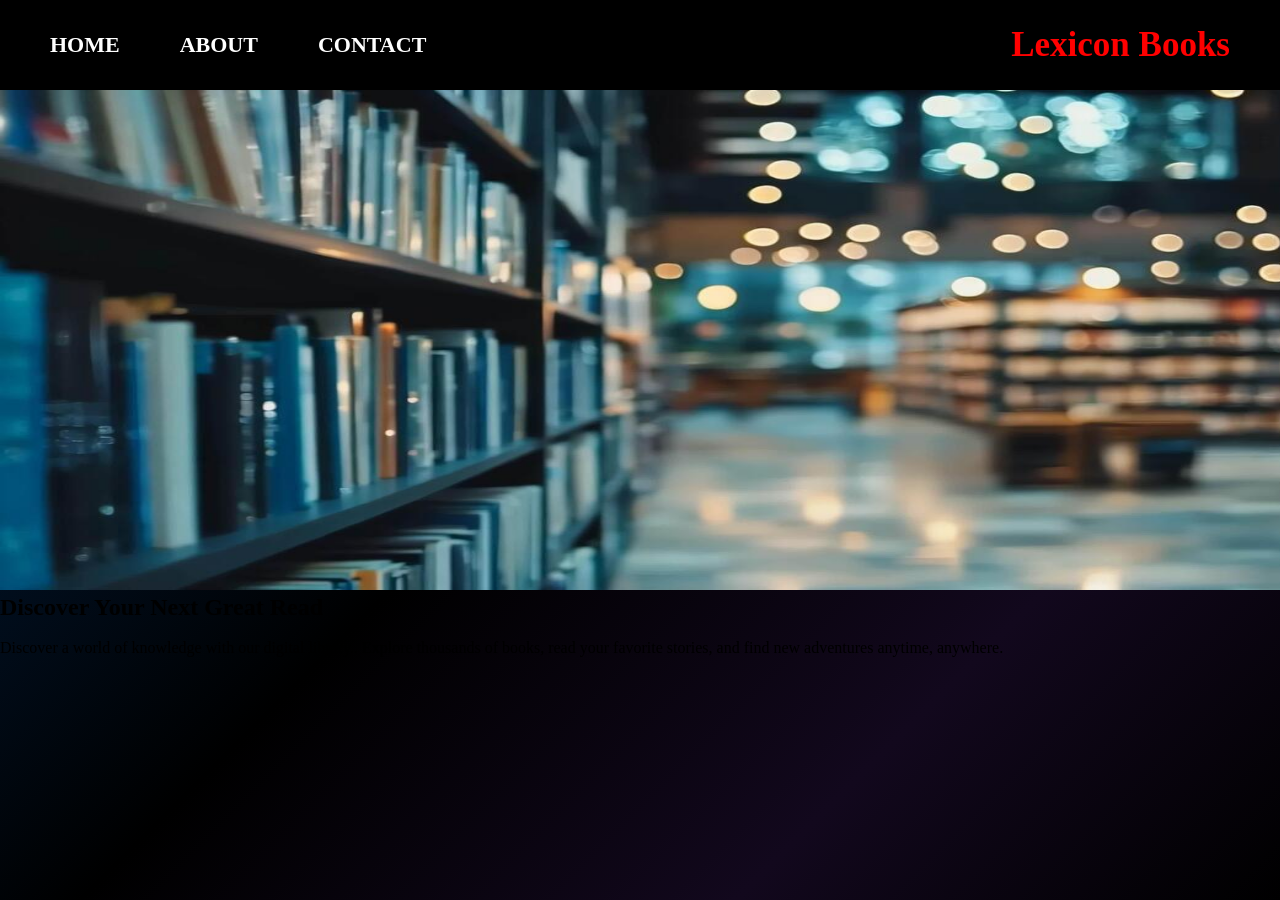
==== index.html @ 0c842d61 "add change" ====
<!DOCTYPE html>
<html lang="en">
<head>
    <meta charset="UTF-8">
    <meta name="viewport" content="width=device-width, initial-scale=1.0">
    <title>HOME</title>
    <link rel="stylesheet" href="assets/style.css">
    <link rel="stylesheet" href="assets/category.css">
</head>
<body>
    <nav class="nav fix">
       <a href="index.html">HOME</a>
       <a href="about.html">ABOUT</a>
       <a href="contact.html">CONTACT</a>
       <p class="center">Lexicon Books</p>

    </nav> 
<div class="hero">
    <img src="assets/img/a-library-filled-with-lots-of-books-on-shelves-free-video.jpg" alt="image" width="1530" height="500">
<div class="hero-font">
    
<h2>Discover Your Next Great Read </h2>
    <br>
<p>
    Discover a world of knowledge with our digital library.. Explore thousands of books, read your favorite stories, and find new adventures anytime, anywhere.
</p>
</div>

</div>

</body>
</html>
---- assets/style.css ----
*{
    margin: 0;
}

body{
   
    min-height: 100vh;
    background: linear-gradient(
        135deg,
        #022249 0%,
        #000000 45%,
        #12081d 75%,
        #000000 100%
    );
}

.nav{
    background: black;
    display: flex;
    align-items: center;
    padding: 25px 50px;
}

.nav a{
    text-decoration: none;
    color: white;
    font-size: 22px;
    font-weight: bold;
    margin-right: 60px;
}

.center{
    margin-left: auto;   /* Pushes Clevix to the right */
    font-size: 35px;
    font-weight: bold;
    color: red;
}

.logo{
    text-align:center;
    padding:25px;
    position: absolute;
    top: 30%;
    left: 10%;
    transform: translateY(-50%,-50%);
    width: 100%;

}  

.logo h1{
    color: darkgoldenrod;
    font-size:60px;
    margin-bottom: 20px;
    text-shadow: 3px 3px 10px rgba(0,0,0,0.8);
    
}

.about-image{
    position: relative;
}

.about-image img{
    width:100%;
    height:500px;
    object-fit:cover;
    display: block;
}


.about-section{
    width:90%;
    margin:50px auto;
    background:#110505;
    border-radius:15px;
    overflow:hidden;
    box-shadow:0 0 20px rgba(0,0,0,.4);
}

.about-content{
    padding:40px;
}

.about-content h2{
    color:#b30000;
    font-size:40px;
    margin-bottom:20px;
    text-align:center;
}

.about-content p{
    color:#ece3e3;
    font-size:20px;
    line-height:1.8;
    text-align:center;
    margin-bottom:20px;
}
---- assets/category.css ----
.common-container{
    display: grid;
    grid-template-columns: repeat(4, 1fr);
    gap: 40px;
    padding: 20px;
}

.common-card{
    background: #1D1D1D ;
    border-radius: 20px;
    overflow: hidden;
    box-shadow: 0 4px 15px rgba(0,0,0,0.2);
    text-align: center;
}

.common-card img{
    width: 100%;
    height: 220px;
    object-fit: cover;
}

.common-card h3{
    margin-top: 15px;
    font-size: 24px;
    color: red;
}

.common-card p{
    padding: 0 20px;
    color: white;
}

.common-card button{
    margin: 15px 0 20px;
    padding: 12px 25px;
    border: none;
    border-radius: 25px;
    background-color: white;
    color: white;
    cursor: pointer;
    font-size: 16px;
}
a{
    text-decoration: none;
    color: black;
}

.common-card button:hover{
    background-color: red;
}

.main{
    color: #B8860B;
}

.mains{
    color: white;
}
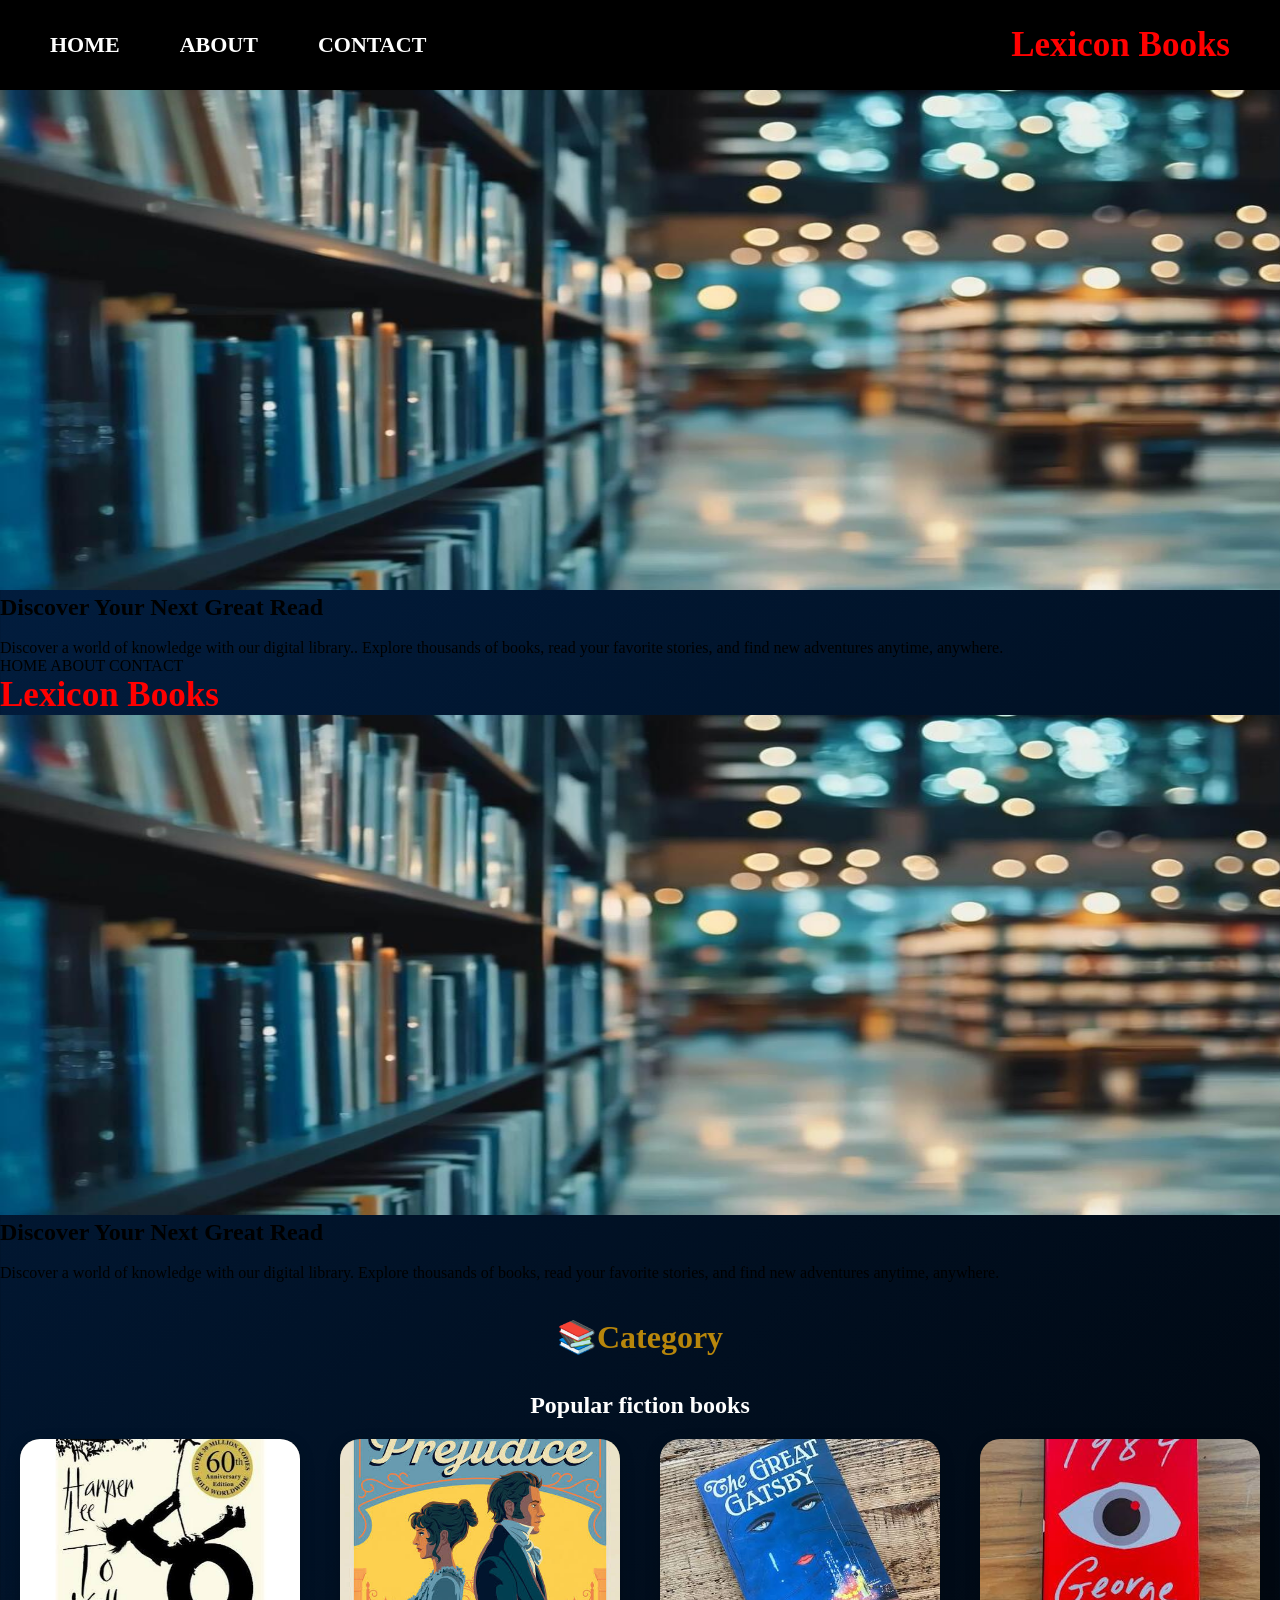
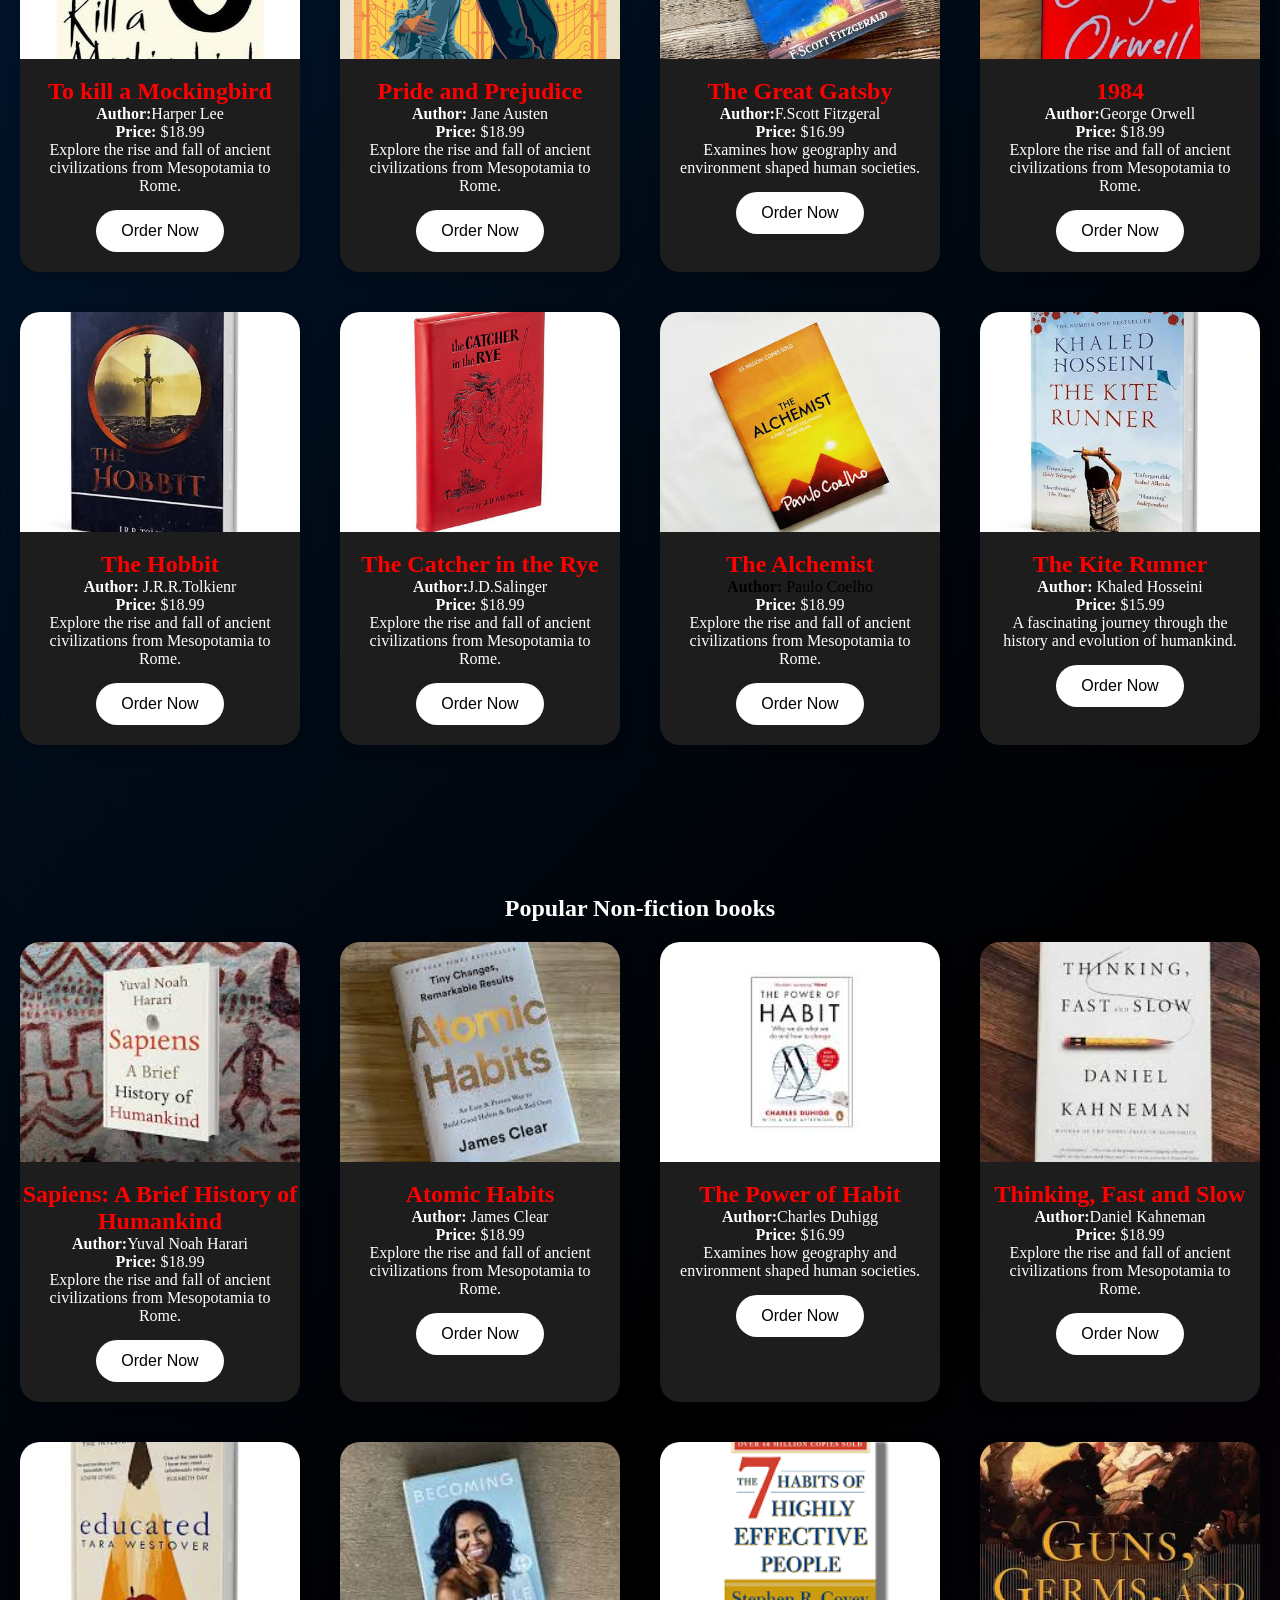
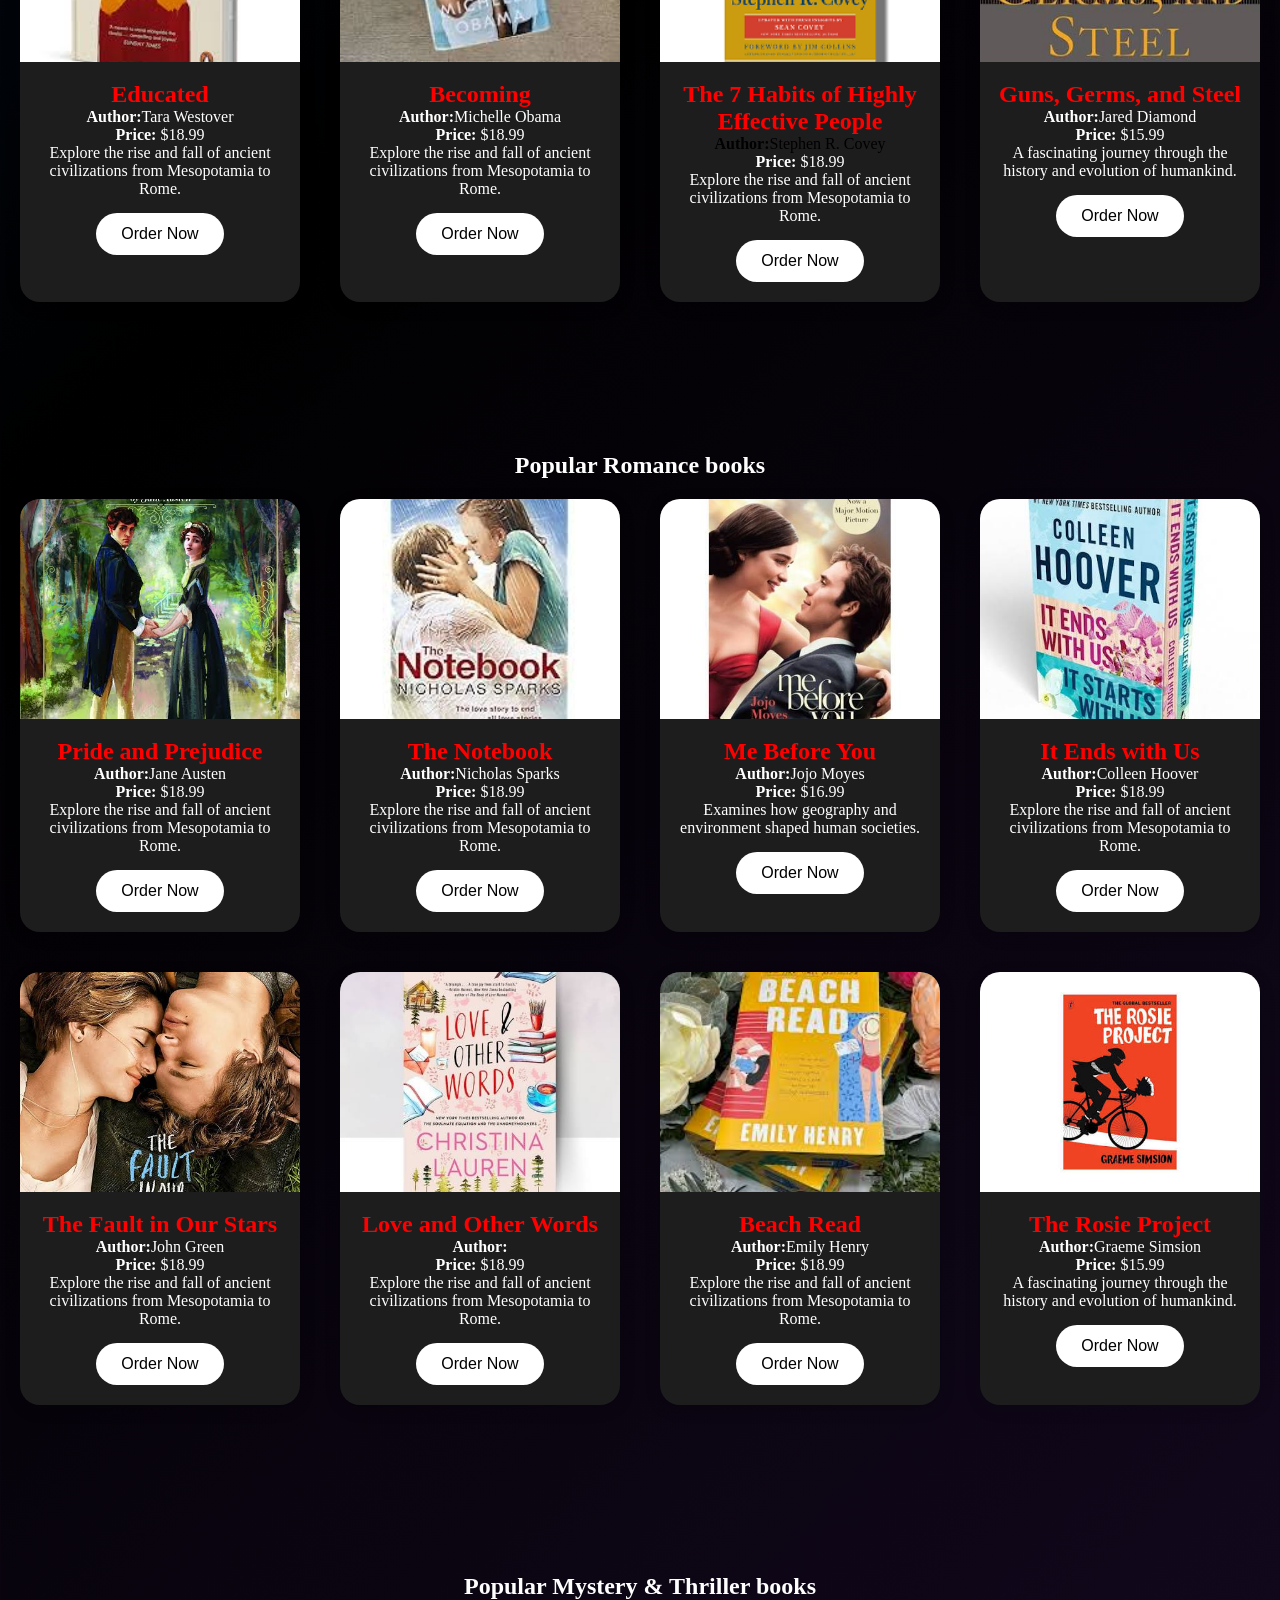
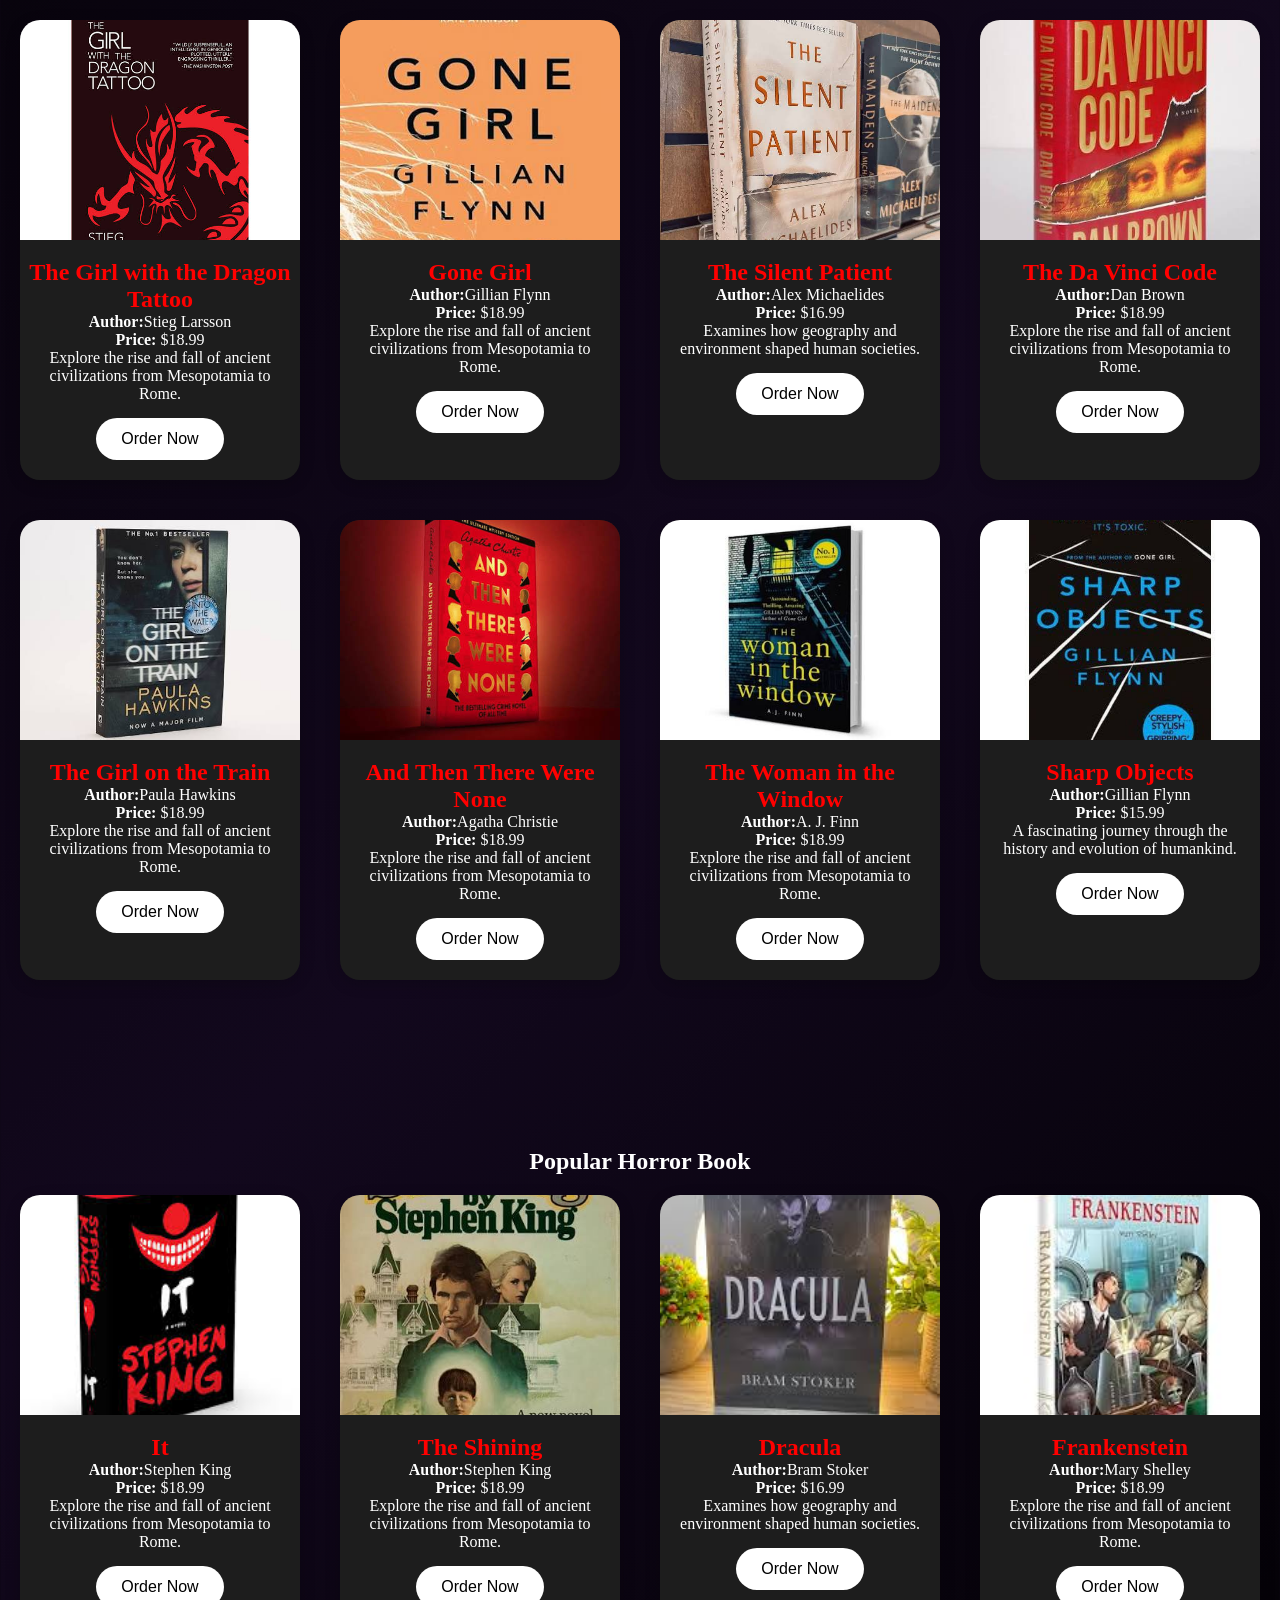
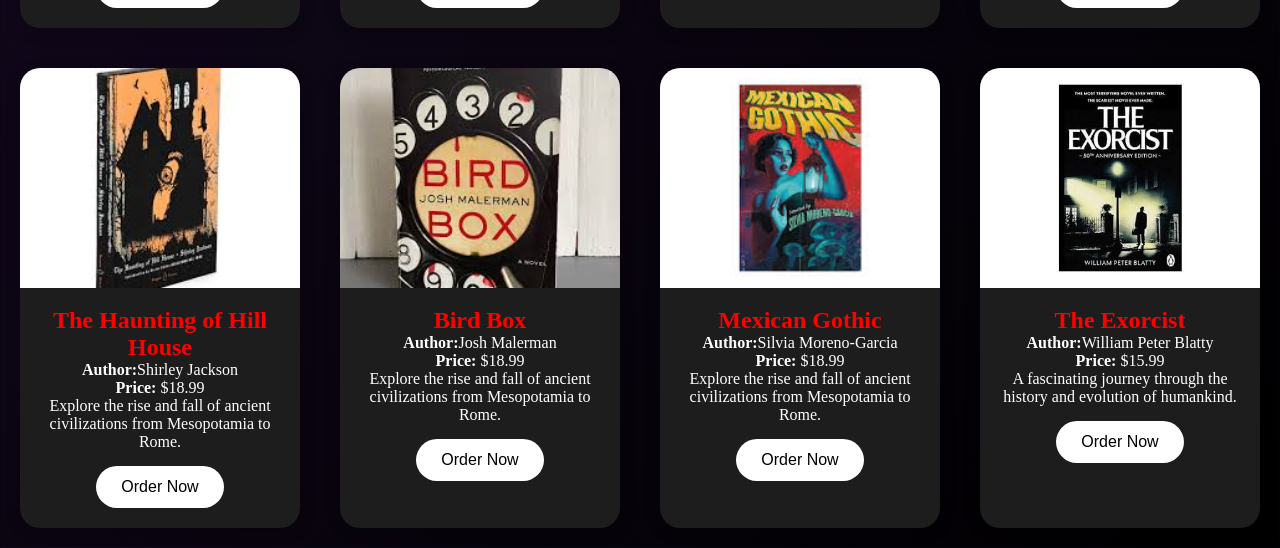
==== commit f2c4c24b: "Merge branch 'dev' into feature-home" ====
--- a/index.html
+++ b/index.html
@@ -1,5 +1,6 @@
 <!DOCTYPE html>
 <html lang="en">
+
 <head>
     <meta charset="UTF-8">
     <meta name="viewport" content="width=device-width, initial-scale=1.0">
@@ -7,6 +8,7 @@
     <link rel="stylesheet" href="assets/style.css">
     <link rel="stylesheet" href="assets/category.css">
 </head>
+
 <body>
     <nav class="nav fix">
        <a href="index.html">HOME</a>
@@ -27,6 +29,424 @@
 </div>
 
 </div>
+        <a href="index.html">HOME</a>
+        <a href="about.html">ABOUT</a>
+        <a href="contact.html">CONTACT</a>
+        <p class="center">Lexicon Books</p>
+
+    </nav>
+    <div class="hero">
+        <img src="assets/img/a-library-filled-with-lots-of-books-on-shelves-free-video.jpg" alt="image" width="1530"
+            height="500">
+        <div class="hero-font">
+
+            <h2>Discover Your Next Great Read </h2>
+            <br>
+            <p>
+                Discover a world of knowledge with our digital library. Explore thousands of books, read your favorite
+                stories, and find new adventures anytime, anywhere.
+            </p>
+        </div>
+
+    </div>
+
+    <br><br>
+    <h1 align="center" class="main">📚Category</h1>
+    <br><br>
+    <h2 align="center" class="mains">Popular fiction books</h2>
+
+    <div class="common-container">
+
+        <div class="common-card">
+            <img src="assets\img\images.jpg" alt="The History of the Ancient World">
+            <h3>To kill a Mockingbird</h3>
+            <p><strong>Author:</strong>Harper Lee</p>
+            <p><strong>Price:</strong> $18.99</p>
+            <p>Explore the rise and fall of ancient civilizations from Mesopotamia to Rome.</p>
+            <button><a href="order.html">Order Now</a></button>
+        </div>
+
+        <div class="common-card">
+            <img src="assets\img\images (2).jpg" alt="The History of the Ancient World">
+            <h3>Pride and Prejudice</h3>
+            <p><strong>Author:</strong> Jane Austen</p>
+            <p><strong>Price:</strong> $18.99</p>
+            <p>Explore the rise and fall of ancient civilizations from Mesopotamia to Rome.</p>
+            <button><a href="order.html">Order Now</a></button>
+        </div>
+
+        <div class="common-card">
+            <img src="assets\img\images (1).jpg" alt="Guns, Germs, and Steel">
+            <h3>The Great Gatsby</h3>
+            <p><strong>Author:</strong>F.Scott Fitzgeral</p>
+            <p><strong>Price:</strong> $16.99</p>
+            <p>Examines how geography and environment shaped human societies.</p>
+            <button><a href="order.html">Order Now</a></button>
+        </div>
+
+        <div class="common-card">
+            <img src="assets\img\images (3).jpg" alt="The History of the Ancient World">
+            <h3>1984</h3>
+            <p><strong>Author:</strong>George Orwell</p>
+            <p><strong>Price:</strong> $18.99</p>
+            <p>Explore the rise and fall of ancient civilizations from Mesopotamia to Rome.</p>
+            <button><a href="order.html">Order Now</a></button>
+        </div>
+
+        <div class="common-card">
+            <img src="assets\img\images (4).jpg" alt="The History of the Ancient World">
+            <h3>The Hobbit</h3>
+            <p><strong>Author:</strong> J.R.R.Tolkienr</p>
+            <p><strong>Price:</strong> $18.99</p>
+            <p>Explore the rise and fall of ancient civilizations from Mesopotamia to Rome.</p>
+            <button><a href="order.html">Order Now</a></button>
+        </div>
+
+        <div class="common-card">
+            <img src="assets\img\images (5).jpg" alt="The History of the Ancient World">
+            <h3>The Catcher in the Rye</h3>
+            <p><strong>Author:</strong>J.D.Salinger</p>
+            <p><strong>Price:</strong> $18.99</p>
+            <p>Explore the rise and fall of ancient civilizations from Mesopotamia to Rome.</p>
+            <button><a href="order.html">Order Now</a></button>
+        </div>
+
+        <div class="common-card">
+            <img src="assets\img\images (6).jpg" alt="The History of the Ancient World">
+            <h3>The Alchemist</h3>
+            <p"><strong>Author:</strong> Paulo Coelho</p>
+                <p><strong>Price:</strong> $18.99</p>
+                <p>Explore the rise and fall of ancient civilizations from Mesopotamia to Rome.</p>
+                <button><a href="order.html">Order Now</a></button>
+        </div>
+
+        <div class="common-card">
+            <img src="assets\img\images (7).jpg" alt="Sapiens">
+            <h3>The Kite Runner</h3>
+            <p><strong>Author:</strong> Khaled Hosseini</p>
+            <p><strong>Price:</strong> $15.99</p>
+            <p>A fascinating journey through the history and evolution of humankind.</p>
+            <button><a href="order.html">Order Now</a></button>
+        </div>
+
+        <br><br><br>
+    </div>
+    <br><br>
+    <h2 align="center" class="mains">Popular Non-fiction books</h2>
+
+    <div class="common-container">
+
+        <div class="common-card">
+            <img src="assets\img\download.jpg" alt="">
+            <h3>Sapiens: A Brief History of Humankind</h3>
+            <p><strong>Author:</strong>Yuval Noah Harari</p>
+            <p><strong>Price:</strong> $18.99</p>
+            <p>Explore the rise and fall of ancient civilizations from Mesopotamia to Rome.</p>
+            <button><a href="order.html">Order Now</a></button>
+        </div>
+
+        <div class="common-card">
+            <img src="assets\img\download (1).jpg" alt="">
+            <h3>Atomic Habits</h3>
+            <p><strong>Author:</strong> James Clear</p>
+            <p><strong>Price:</strong> $18.99</p>
+            <p>Explore the rise and fall of ancient civilizations from Mesopotamia to Rome.</p>
+            <button><a href="order.html">Order Now</a></button>
+        </div>
+
+        <div class="common-card">
+            <img src="assets\img\images (8).jpg" alt="">
+            <h3>The Power of Habit</h3>
+            <p><strong>Author:</strong>Charles Duhigg</p>
+            <p><strong>Price:</strong> $16.99</p>
+            <p>Examines how geography and environment shaped human societies.</p>
+            <button><a href="order.html">Order Now</a></button>
+        </div>
+
+        <div class="common-card">
+            <img src="assets\img\download (2).jpg" alt="The History of the Ancient World">
+            <h3>Thinking, Fast and Slow</h3>
+            <p><strong>Author:</strong>Daniel Kahneman</p>
+            <p><strong>Price:</strong> $18.99</p>
+            <p>Explore the rise and fall of ancient civilizations from Mesopotamia to Rome.</p>
+            <button><a href="order.html">Order Now</a></button>
+        </div>
+
+        <div class="common-card">
+            <img src="assets\img\download (3).jpg" alt="The History of the Ancient World">
+            <h3>Educated</h3>
+            <p><strong>Author:</strong>Tara Westover</p>
+            <p><strong>Price:</strong> $18.99</p>
+            <p>Explore the rise and fall of ancient civilizations from Mesopotamia to Rome.</p>
+            <button><a href="order.html">Order Now</a></button>
+        </div>
+
+        <div class="common-card">
+            <img src="assets\img\download (4).jpg" alt="The History of the Ancient World">
+            <h3>Becoming</h3>
+            <p><strong>Author:</strong>Michelle Obama</p>
+            <p><strong>Price:</strong> $18.99</p>
+            <p>Explore the rise and fall of ancient civilizations from Mesopotamia to Rome.</p>
+            <button><a href="order.html">Order Now</a></button>
+        </div>
+
+        <div class="common-card">
+            <img src="assets\img\download.png" alt="The History of the Ancient World">
+            <h3>The 7 Habits of Highly Effective People</h3>
+            <p"><strong>Author:</strong>Stephen R. Covey</p>
+                <p><strong>Price:</strong> $18.99</p>
+                <p>Explore the rise and fall of ancient civilizations from Mesopotamia to Rome.</p>
+                <button><a href="order.html">Order Now</a></button>
+        </div>
+
+        <div class="common-card">
+            <img src="assets\img\images (10).jpg" alt="Sapiens">
+            <h3>Guns, Germs, and Steel</h3>
+            <p><strong>Author:</strong>Jared Diamond</p>
+            <p><strong>Price:</strong> $15.99</p>
+            <p>A fascinating journey through the history and evolution of humankind.</p>
+            <button><a href="order.html">Order Now</a></button>
+        </div>
+         <br><br><br>
+    </div>
+
+    <br><br>
+    <h2 align="center" class="mains">Popular Romance books</h2>
+
+    <div class="common-container">
+
+        <div class="common-card">
+            <img src="assets\img\images (9).jpg" alt="">
+            <h3>Pride and Prejudice</h3>
+            <p><strong>Author:</strong>Jane Austen</p>
+            <p><strong>Price:</strong> $18.99</p>
+            <p>Explore the rise and fall of ancient civilizations from Mesopotamia to Rome.</p>
+            <button><a href="order.html">Order Now</a></button>
+        </div>
+
+        <div class="common-card">
+            <img src="assets\img\images (11).jpg" alt="">
+            <h3>The Notebook</h3>
+            <p><strong>Author:</strong>Nicholas Sparks</p>
+            <p><strong>Price:</strong> $18.99</p>
+            <p>Explore the rise and fall of ancient civilizations from Mesopotamia to Rome.</p>
+            <button><a href="order.html">Order Now</a></button>
+        </div>
+
+        <div class="common-card">
+            <img src="assets\img\images (12).jpg" alt="">
+            <h3>Me Before You</h3>
+            <p><strong>Author:</strong>Jojo Moyes</p>
+            <p><strong>Price:</strong> $16.99</p>
+            <p>Examines how geography and environment shaped human societies.</p>
+            <button><a href="order.html">Order Now</a></button>
+        </div>
+
+        <div class="common-card">
+            <img src="assets\img\images (13).jpg" alt="The History of the Ancient World">
+            <h3>It Ends with Us</h3>
+            <p><strong>Author:</strong>Colleen Hoover</p>
+            <p><strong>Price:</strong> $18.99</p>
+            <p>Explore the rise and fall of ancient civilizations from Mesopotamia to Rome.</p>
+            <button><a href="order.html">Order Now</a></button>
+        </div>
+
+        <div class="common-card">
+            <img src="assets\img\images (14).jpg" alt="The History of the Ancient World">
+            <h3>The Fault in Our Stars</h3>
+            <p><strong>Author:</strong>John Green</p>
+            <p><strong>Price:</strong> $18.99</p>
+            <p>Explore the rise and fall of ancient civilizations from Mesopotamia to Rome.</p>
+            <button><a href="order.html">Order Now</a></button>
+        </div>
+
+        <div class="common-card">
+            <img src="assets\img\images (15).jpg" alt="The History of the Ancient World">
+            <h3>Love and Other Words</h3>
+            <p><strong>Author:</strong></p>
+            <p><strong>Price:</strong> $18.99</p>
+            <p>Explore the rise and fall of ancient civilizations from Mesopotamia to Rome.</p>
+            <button><a href="order.html">Order Now</a></button>
+        </div>
+
+        <div class="common-card">
+            <img src="assets\img\images (16).jpg" alt="The History of the Ancient World">
+            <h3>Beach Read</h3>
+            <p><strong>Author:</strong>Emily Henry</p>
+                <p><strong>Price:</strong> $18.99</p>
+                <p>Explore the rise and fall of ancient civilizations from Mesopotamia to Rome.</p>
+                <button><a href="order.html">Order Now</a></button>
+        </div>
+
+        <div class="common-card">
+            <img src="assets\img\images (17).jpg" alt="Sapiens">
+            <h3>The Rosie Project</h3>
+            <p><strong>Author:</strong>Graeme Simsion</p>
+            <p><strong>Price:</strong> $15.99</p>
+            <p>A fascinating journey through the history and evolution of humankind.</p>
+            <button><a href="order.html">Order Now</a></button>
+        </div>
+        <br><br><br><br>
+    </div>
+
+     <br><br>
+    <h2 align="center" class="mains">Popular Mystery & Thriller books</h2>
+
+    <div class="common-container">
+
+        <div class="common-card">
+            <img src="assets\img\images (18).jpg" alt="">
+            <h3>The Girl with the Dragon Tattoo</h3>
+            <p><strong>Author:</strong>Stieg Larsson </p>
+            <p><strong>Price:</strong> $18.99</p>
+            <p>Explore the rise and fall of ancient civilizations from Mesopotamia to Rome.</p>
+            <button><a href="order.html">Order Now</a></button>
+        </div>
+
+        <div class="common-card">
+            <img src="assets\img\images (19).jpg" alt="">
+            <h3>Gone Girl</h3>
+            <p><strong>Author:</strong>Gillian Flynn</p>
+            <p><strong>Price:</strong> $18.99</p>
+            <p>Explore the rise and fall of ancient civilizations from Mesopotamia to Rome.</p>
+            <button><a href="order.html">Order Now</a></button>
+        </div>
+
+        <div class="common-card">
+            <img src="assets\img\images (20).jpg" alt="">
+            <h3>The Silent Patient</h3>
+            <p><strong>Author:</strong>Alex Michaelides</p>
+            <p><strong>Price:</strong> $16.99</p>
+            <p>Examines how geography and environment shaped human societies.</p>
+            <button><a href="order.html">Order Now</a></button>
+        </div>
+
+        <div class="common-card">
+            <img src="assets\img\images (21).jpg" alt="The History of the Ancient World">
+            <h3>The Da Vinci Code</h3>
+            <p><strong>Author:</strong>Dan Brown</p>
+            <p><strong>Price:</strong> $18.99</p>
+            <p>Explore the rise and fall of ancient civilizations from Mesopotamia to Rome.</p>
+            <button><a href="order.html">Order Now</a></button>
+        </div>
+
+        <div class="common-card">
+            <img src="assets\img\images (22).jpg" alt="The History of the Ancient World">
+            <h3>The Girl on the Train</h3>
+            <p><strong>Author:</strong>Paula Hawkins</p>
+            <p><strong>Price:</strong> $18.99</p>
+            <p>Explore the rise and fall of ancient civilizations from Mesopotamia to Rome.</p>
+            <button><a href="order.html">Order Now</a></button>
+        </div>
+
+        <div class="common-card">
+            <img src="assets\img\images (23).jpg" alt="The History of the Ancient World">
+            <h3>And Then There Were None</h3>
+            <p><strong>Author:</strong>Agatha Christie</p>
+            <p><strong>Price:</strong> $18.99</p>
+            <p>Explore the rise and fall of ancient civilizations from Mesopotamia to Rome.</p>
+            <button><a href="order.html">Order Now</a></button>
+        </div>
+
+        <div class="common-card">
+            <img src="assets\img\images (24).jpg" alt="The History of the Ancient World">
+            <h3>The Woman in the Window</h3>
+            <p><strong>Author:</strong>A. J. Finn</p>
+                <p><strong>Price:</strong> $18.99</p>
+                <p>Explore the rise and fall of ancient civilizations from Mesopotamia to Rome.</p>
+                <button><a href="order.html">Order Now</a></button>
+        </div>
+
+        <div class="common-card">
+            <img src="assets\img\images (25).jpg" alt="Sapiens">
+            <h3>Sharp Objects</h3>
+            <p><strong>Author:</strong>Gillian Flynn</p>
+            <p><strong>Price:</strong> $15.99</p>
+            <p>A fascinating journey through the history and evolution of humankind.</p>
+            <button><a href="order.html">Order Now</a></button>
+        </div>
+        <br><br><br><br>
+    </div>
+
+    <br><br>
+    <h2 align="center" class="mains">Popular Horror Book</h2>
+
+    <div class="common-container">
+
+        <div class="common-card">
+            <img src="assets\img\images (26).jpg" alt="">
+            <h3>It</h3>
+            <p><strong>Author:</strong>Stephen King </p>
+            <p><strong>Price:</strong> $18.99</p>
+            <p>Explore the rise and fall of ancient civilizations from Mesopotamia to Rome.</p>
+            <button><a href="order.html">Order Now</a></button>
+        </div>
+
+        <div class="common-card">
+            <img src="assets\img\images (27).jpg" alt="">
+            <h3>The Shining</h3>
+            <p><strong>Author:</strong>Stephen King</p>
+            <p><strong>Price:</strong> $18.99</p>
+            <p>Explore the rise and fall of ancient civilizations from Mesopotamia to Rome.</p>
+            <button><a href="order.html">Order Now</a></button>
+        </div>
+
+        <div class="common-card">
+            <img src="assets\img\download (5).jpg" alt="">
+            <h3>Dracula</h3>
+            <p><strong>Author:</strong>Bram Stoker</p>
+            <p><strong>Price:</strong> $16.99</p>
+            <p>Examines how geography and environment shaped human societies.</p>
+            <button><a href="order.html">Order Now</a></button>
+        </div>
+
+        <div class="common-card">
+            <img src="assets\img\download (6).jpg" alt="The History of the Ancient World">
+            <h3>Frankenstein</h3>
+            <p><strong>Author:</strong>Mary Shelley</p>
+            <p><strong>Price:</strong> $18.99</p>
+            <p>Explore the rise and fall of ancient civilizations from Mesopotamia to Rome.</p>
+            <button><a href="order.html">Order Now</a></button>
+        </div>
+
+        <div class="common-card">
+            <img src="assets\img\download (7).jpg" alt="The History of the Ancient World">
+            <h3>The Haunting of Hill House</h3>
+            <p><strong>Author:</strong>Shirley Jackson</p>
+            <p><strong>Price:</strong> $18.99</p>
+            <p>Explore the rise and fall of ancient civilizations from Mesopotamia to Rome.</p>
+            <button><a href="order.html">Order Now</a></button>
+        </div>
+
+        <div class="common-card">
+            <img src="assets\img\download (8).jpg" alt="The History of the Ancient World">
+            <h3>Bird Box</h3>
+            <p><strong>Author:</strong>Josh Malerman</p>
+            <p><strong>Price:</strong> $18.99</p>
+            <p>Explore the rise and fall of ancient civilizations from Mesopotamia to Rome.</p>
+            <button><a href="order.html">Order Now</a></button>
+        </div>
+
+        <div class="common-card">
+            <img src="assets\img\download (9).jpg" alt="The History of the Ancient World">
+            <h3>Mexican Gothic</h3>
+            <p><strong>Author:</strong>Silvia Moreno-Garcia</p>
+                <p><strong>Price:</strong> $18.99</p>
+                <p>Explore the rise and fall of ancient civilizations from Mesopotamia to Rome.</p>
+                <button><a href="order.html">Order Now</a></button>
+        </div>
+
+        <div class="common-card">
+            <img src="assets\img\images (28).jpg" alt="Sapiens">
+            <h3>The Exorcist</h3>
+            <p><strong>Author:</strong>William Peter Blatty</p>
+            <p><strong>Price:</strong> $15.99</p>
+            <p>A fascinating journey through the history and evolution of humankind.</p>
+            <button><a href="order.html">Order Now</a></button>
+        </div>
+     
+    </div>
 
 </body>
-</html> +
+</html>
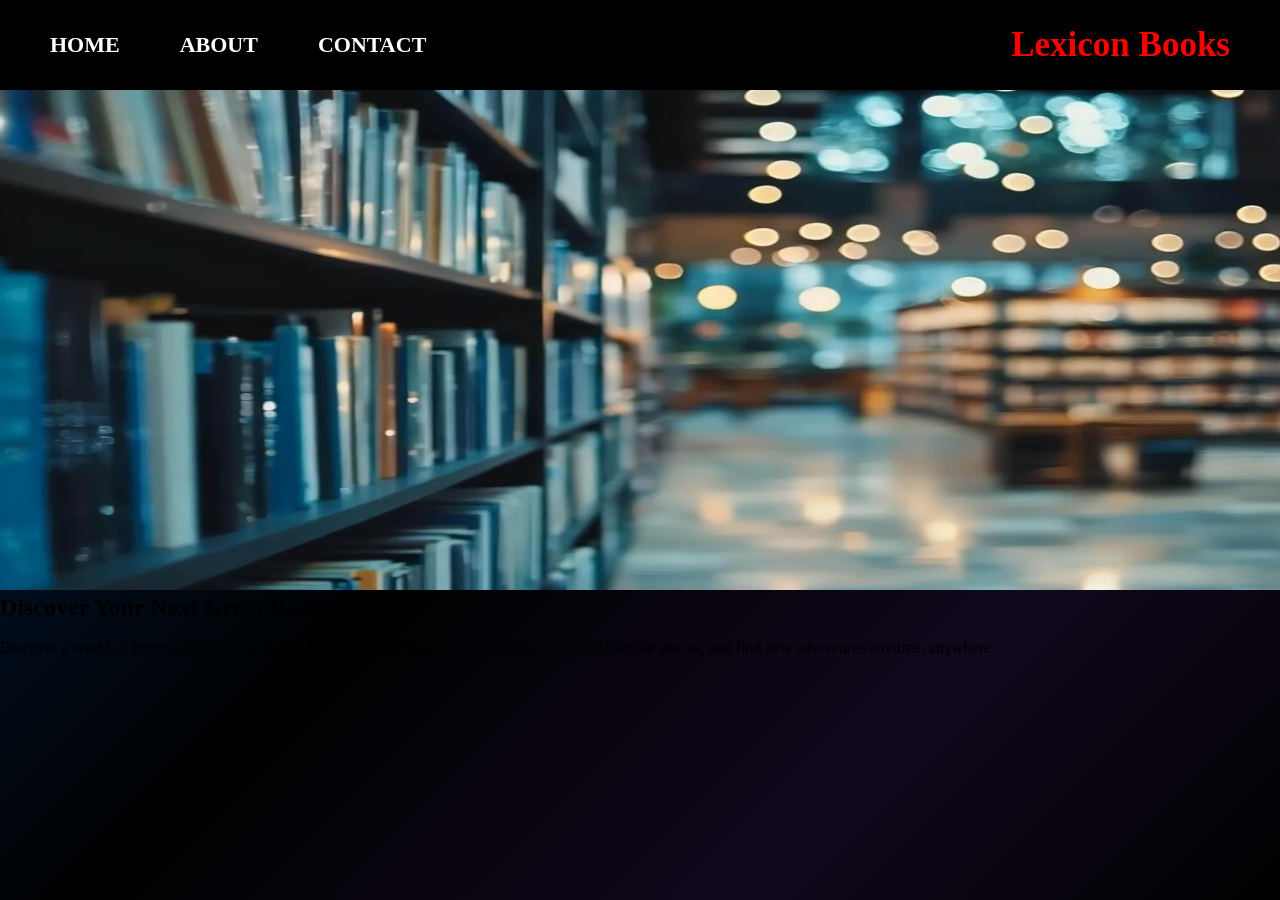
==== commit 9c4041fe: "replace img" ====
--- a/index.html
+++ b/index.html
@@ -1,6 +1,5 @@
 <!DOCTYPE html>
 <html lang="en">
-
 <head>
     <meta charset="UTF-8">
     <meta name="viewport" content="width=device-width, initial-scale=1.0">
@@ -8,7 +7,6 @@
     <link rel="stylesheet" href="assets/style.css">
     <link rel="stylesheet" href="assets/category.css">
 </head>
-
 <body>
     <nav class="nav fix">
        <a href="index.html">HOME</a>
@@ -24,429 +22,11 @@
 <h2>Discover Your Next Great Read </h2>
     <br>
 <p>
-    Discover a world of knowledge with our digital library.. Explore thousands of books, read your favorite stories, and find new adventures anytime, anywhere.
+    Discover a world of knowledge with our digital library.Explore thousands of books, read your favorite stories, and find new adventures anytime, anywhere.
 </p>
 </div>
 
 </div>
-        <a href="index.html">HOME</a>
-        <a href="about.html">ABOUT</a>
-        <a href="contact.html">CONTACT</a>
-        <p class="center">Lexicon Books</p>
-
-    </nav>
-    <div class="hero">
-        <img src="assets/img/a-library-filled-with-lots-of-books-on-shelves-free-video.jpg" alt="image" width="1530"
-            height="500">
-        <div class="hero-font">
-
-            <h2>Discover Your Next Great Read </h2>
-            <br>
-            <p>
-                Discover a world of knowledge with our digital library. Explore thousands of books, read your favorite
-                stories, and find new adventures anytime, anywhere.
-            </p>
-        </div>
-
-    </div>
-
-    <br><br>
-    <h1 align="center" class="main">📚Category</h1>
-    <br><br>
-    <h2 align="center" class="mains">Popular fiction books</h2>
-
-    <div class="common-container">
-
-        <div class="common-card">
-            <img src="assets\img\images.jpg" alt="The History of the Ancient World">
-            <h3>To kill a Mockingbird</h3>
-            <p><strong>Author:</strong>Harper Lee</p>
-            <p><strong>Price:</strong> $18.99</p>
-            <p>Explore the rise and fall of ancient civilizations from Mesopotamia to Rome.</p>
-            <button><a href="order.html">Order Now</a></button>
-        </div>
-
-        <div class="common-card">
-            <img src="assets\img\images (2).jpg" alt="The History of the Ancient World">
-            <h3>Pride and Prejudice</h3>
-            <p><strong>Author:</strong> Jane Austen</p>
-            <p><strong>Price:</strong> $18.99</p>
-            <p>Explore the rise and fall of ancient civilizations from Mesopotamia to Rome.</p>
-            <button><a href="order.html">Order Now</a></button>
-        </div>
-
-        <div class="common-card">
-            <img src="assets\img\images (1).jpg" alt="Guns, Germs, and Steel">
-            <h3>The Great Gatsby</h3>
-            <p><strong>Author:</strong>F.Scott Fitzgeral</p>
-            <p><strong>Price:</strong> $16.99</p>
-            <p>Examines how geography and environment shaped human societies.</p>
-            <button><a href="order.html">Order Now</a></button>
-        </div>
-
-        <div class="common-card">
-            <img src="assets\img\images (3).jpg" alt="The History of the Ancient World">
-            <h3>1984</h3>
-            <p><strong>Author:</strong>George Orwell</p>
-            <p><strong>Price:</strong> $18.99</p>
-            <p>Explore the rise and fall of ancient civilizations from Mesopotamia to Rome.</p>
-            <button><a href="order.html">Order Now</a></button>
-        </div>
-
-        <div class="common-card">
-            <img src="assets\img\images (4).jpg" alt="The History of the Ancient World">
-            <h3>The Hobbit</h3>
-            <p><strong>Author:</strong> J.R.R.Tolkienr</p>
-            <p><strong>Price:</strong> $18.99</p>
-            <p>Explore the rise and fall of ancient civilizations from Mesopotamia to Rome.</p>
-            <button><a href="order.html">Order Now</a></button>
-        </div>
-
-        <div class="common-card">
-            <img src="assets\img\images (5).jpg" alt="The History of the Ancient World">
-            <h3>The Catcher in the Rye</h3>
-            <p><strong>Author:</strong>J.D.Salinger</p>
-            <p><strong>Price:</strong> $18.99</p>
-            <p>Explore the rise and fall of ancient civilizations from Mesopotamia to Rome.</p>
-            <button><a href="order.html">Order Now</a></button>
-        </div>
-
-        <div class="common-card">
-            <img src="assets\img\images (6).jpg" alt="The History of the Ancient World">
-            <h3>The Alchemist</h3>
-            <p"><strong>Author:</strong> Paulo Coelho</p>
-                <p><strong>Price:</strong> $18.99</p>
-                <p>Explore the rise and fall of ancient civilizations from Mesopotamia to Rome.</p>
-                <button><a href="order.html">Order Now</a></button>
-        </div>
-
-        <div class="common-card">
-            <img src="assets\img\images (7).jpg" alt="Sapiens">
-            <h3>The Kite Runner</h3>
-            <p><strong>Author:</strong> Khaled Hosseini</p>
-            <p><strong>Price:</strong> $15.99</p>
-            <p>A fascinating journey through the history and evolution of humankind.</p>
-            <button><a href="order.html">Order Now</a></button>
-        </div>
-
-        <br><br><br>
-    </div>
-    <br><br>
-    <h2 align="center" class="mains">Popular Non-fiction books</h2>
-
-    <div class="common-container">
-
-        <div class="common-card">
-            <img src="assets\img\download.jpg" alt="">
-            <h3>Sapiens: A Brief History of Humankind</h3>
-            <p><strong>Author:</strong>Yuval Noah Harari</p>
-            <p><strong>Price:</strong> $18.99</p>
-            <p>Explore the rise and fall of ancient civilizations from Mesopotamia to Rome.</p>
-            <button><a href="order.html">Order Now</a></button>
-        </div>
-
-        <div class="common-card">
-            <img src="assets\img\download (1).jpg" alt="">
-            <h3>Atomic Habits</h3>
-            <p><strong>Author:</strong> James Clear</p>
-            <p><strong>Price:</strong> $18.99</p>
-            <p>Explore the rise and fall of ancient civilizations from Mesopotamia to Rome.</p>
-            <button><a href="order.html">Order Now</a></button>
-        </div>
-
-        <div class="common-card">
-            <img src="assets\img\images (8).jpg" alt="">
-            <h3>The Power of Habit</h3>
-            <p><strong>Author:</strong>Charles Duhigg</p>
-            <p><strong>Price:</strong> $16.99</p>
-            <p>Examines how geography and environment shaped human societies.</p>
-            <button><a href="order.html">Order Now</a></button>
-        </div>
-
-        <div class="common-card">
-            <img src="assets\img\download (2).jpg" alt="The History of the Ancient World">
-            <h3>Thinking, Fast and Slow</h3>
-            <p><strong>Author:</strong>Daniel Kahneman</p>
-            <p><strong>Price:</strong> $18.99</p>
-            <p>Explore the rise and fall of ancient civilizations from Mesopotamia to Rome.</p>
-            <button><a href="order.html">Order Now</a></button>
-        </div>
-
-        <div class="common-card">
-            <img src="assets\img\download (3).jpg" alt="The History of the Ancient World">
-            <h3>Educated</h3>
-            <p><strong>Author:</strong>Tara Westover</p>
-            <p><strong>Price:</strong> $18.99</p>
-            <p>Explore the rise and fall of ancient civilizations from Mesopotamia to Rome.</p>
-            <button><a href="order.html">Order Now</a></button>
-        </div>
-
-        <div class="common-card">
-            <img src="assets\img\download (4).jpg" alt="The History of the Ancient World">
-            <h3>Becoming</h3>
-            <p><strong>Author:</strong>Michelle Obama</p>
-            <p><strong>Price:</strong> $18.99</p>
-            <p>Explore the rise and fall of ancient civilizations from Mesopotamia to Rome.</p>
-            <button><a href="order.html">Order Now</a></button>
-        </div>
-
-        <div class="common-card">
-            <img src="assets\img\download.png" alt="The History of the Ancient World">
-            <h3>The 7 Habits of Highly Effective People</h3>
-            <p"><strong>Author:</strong>Stephen R. Covey</p>
-                <p><strong>Price:</strong> $18.99</p>
-                <p>Explore the rise and fall of ancient civilizations from Mesopotamia to Rome.</p>
-                <button><a href="order.html">Order Now</a></button>
-        </div>
-
-        <div class="common-card">
-            <img src="assets\img\images (10).jpg" alt="Sapiens">
-            <h3>Guns, Germs, and Steel</h3>
-            <p><strong>Author:</strong>Jared Diamond</p>
-            <p><strong>Price:</strong> $15.99</p>
-            <p>A fascinating journey through the history and evolution of humankind.</p>
-            <button><a href="order.html">Order Now</a></button>
-        </div>
-         <br><br><br>
-    </div>
-
-    <br><br>
-    <h2 align="center" class="mains">Popular Romance books</h2>
-
-    <div class="common-container">
-
-        <div class="common-card">
-            <img src="assets\img\images (9).jpg" alt="">
-            <h3>Pride and Prejudice</h3>
-            <p><strong>Author:</strong>Jane Austen</p>
-            <p><strong>Price:</strong> $18.99</p>
-            <p>Explore the rise and fall of ancient civilizations from Mesopotamia to Rome.</p>
-            <button><a href="order.html">Order Now</a></button>
-        </div>
-
-        <div class="common-card">
-            <img src="assets\img\images (11).jpg" alt="">
-            <h3>The Notebook</h3>
-            <p><strong>Author:</strong>Nicholas Sparks</p>
-            <p><strong>Price:</strong> $18.99</p>
-            <p>Explore the rise and fall of ancient civilizations from Mesopotamia to Rome.</p>
-            <button><a href="order.html">Order Now</a></button>
-        </div>
-
-        <div class="common-card">
-            <img src="assets\img\images (12).jpg" alt="">
-            <h3>Me Before You</h3>
-            <p><strong>Author:</strong>Jojo Moyes</p>
-            <p><strong>Price:</strong> $16.99</p>
-            <p>Examines how geography and environment shaped human societies.</p>
-            <button><a href="order.html">Order Now</a></button>
-        </div>
-
-        <div class="common-card">
-            <img src="assets\img\images (13).jpg" alt="The History of the Ancient World">
-            <h3>It Ends with Us</h3>
-            <p><strong>Author:</strong>Colleen Hoover</p>
-            <p><strong>Price:</strong> $18.99</p>
-            <p>Explore the rise and fall of ancient civilizations from Mesopotamia to Rome.</p>
-            <button><a href="order.html">Order Now</a></button>
-        </div>
-
-        <div class="common-card">
-            <img src="assets\img\images (14).jpg" alt="The History of the Ancient World">
-            <h3>The Fault in Our Stars</h3>
-            <p><strong>Author:</strong>John Green</p>
-            <p><strong>Price:</strong> $18.99</p>
-            <p>Explore the rise and fall of ancient civilizations from Mesopotamia to Rome.</p>
-            <button><a href="order.html">Order Now</a></button>
-        </div>
-
-        <div class="common-card">
-            <img src="assets\img\images (15).jpg" alt="The History of the Ancient World">
-            <h3>Love and Other Words</h3>
-            <p><strong>Author:</strong></p>
-            <p><strong>Price:</strong> $18.99</p>
-            <p>Explore the rise and fall of ancient civilizations from Mesopotamia to Rome.</p>
-            <button><a href="order.html">Order Now</a></button>
-        </div>
-
-        <div class="common-card">
-            <img src="assets\img\images (16).jpg" alt="The History of the Ancient World">
-            <h3>Beach Read</h3>
-            <p><strong>Author:</strong>Emily Henry</p>
-                <p><strong>Price:</strong> $18.99</p>
-                <p>Explore the rise and fall of ancient civilizations from Mesopotamia to Rome.</p>
-                <button><a href="order.html">Order Now</a></button>
-        </div>
-
-        <div class="common-card">
-            <img src="assets\img\images (17).jpg" alt="Sapiens">
-            <h3>The Rosie Project</h3>
-            <p><strong>Author:</strong>Graeme Simsion</p>
-            <p><strong>Price:</strong> $15.99</p>
-            <p>A fascinating journey through the history and evolution of humankind.</p>
-            <button><a href="order.html">Order Now</a></button>
-        </div>
-        <br><br><br><br>
-    </div>
-
-     <br><br>
-    <h2 align="center" class="mains">Popular Mystery & Thriller books</h2>
-
-    <div class="common-container">
-
-        <div class="common-card">
-            <img src="assets\img\images (18).jpg" alt="">
-            <h3>The Girl with the Dragon Tattoo</h3>
-            <p><strong>Author:</strong>Stieg Larsson </p>
-            <p><strong>Price:</strong> $18.99</p>
-            <p>Explore the rise and fall of ancient civilizations from Mesopotamia to Rome.</p>
-            <button><a href="order.html">Order Now</a></button>
-        </div>
-
-        <div class="common-card">
-            <img src="assets\img\images (19).jpg" alt="">
-            <h3>Gone Girl</h3>
-            <p><strong>Author:</strong>Gillian Flynn</p>
-            <p><strong>Price:</strong> $18.99</p>
-            <p>Explore the rise and fall of ancient civilizations from Mesopotamia to Rome.</p>
-            <button><a href="order.html">Order Now</a></button>
-        </div>
-
-        <div class="common-card">
-            <img src="assets\img\images (20).jpg" alt="">
-            <h3>The Silent Patient</h3>
-            <p><strong>Author:</strong>Alex Michaelides</p>
-            <p><strong>Price:</strong> $16.99</p>
-            <p>Examines how geography and environment shaped human societies.</p>
-            <button><a href="order.html">Order Now</a></button>
-        </div>
-
-        <div class="common-card">
-            <img src="assets\img\images (21).jpg" alt="The History of the Ancient World">
-            <h3>The Da Vinci Code</h3>
-            <p><strong>Author:</strong>Dan Brown</p>
-            <p><strong>Price:</strong> $18.99</p>
-            <p>Explore the rise and fall of ancient civilizations from Mesopotamia to Rome.</p>
-            <button><a href="order.html">Order Now</a></button>
-        </div>
-
-        <div class="common-card">
-            <img src="assets\img\images (22).jpg" alt="The History of the Ancient World">
-            <h3>The Girl on the Train</h3>
-            <p><strong>Author:</strong>Paula Hawkins</p>
-            <p><strong>Price:</strong> $18.99</p>
-            <p>Explore the rise and fall of ancient civilizations from Mesopotamia to Rome.</p>
-            <button><a href="order.html">Order Now</a></button>
-        </div>
-
-        <div class="common-card">
-            <img src="assets\img\images (23).jpg" alt="The History of the Ancient World">
-            <h3>And Then There Were None</h3>
-            <p><strong>Author:</strong>Agatha Christie</p>
-            <p><strong>Price:</strong> $18.99</p>
-            <p>Explore the rise and fall of ancient civilizations from Mesopotamia to Rome.</p>
-            <button><a href="order.html">Order Now</a></button>
-        </div>
-
-        <div class="common-card">
-            <img src="assets\img\images (24).jpg" alt="The History of the Ancient World">
-            <h3>The Woman in the Window</h3>
-            <p><strong>Author:</strong>A. J. Finn</p>
-                <p><strong>Price:</strong> $18.99</p>
-                <p>Explore the rise and fall of ancient civilizations from Mesopotamia to Rome.</p>
-                <button><a href="order.html">Order Now</a></button>
-        </div>
-
-        <div class="common-card">
-            <img src="assets\img\images (25).jpg" alt="Sapiens">
-            <h3>Sharp Objects</h3>
-            <p><strong>Author:</strong>Gillian Flynn</p>
-            <p><strong>Price:</strong> $15.99</p>
-            <p>A fascinating journey through the history and evolution of humankind.</p>
-            <button><a href="order.html">Order Now</a></button>
-        </div>
-        <br><br><br><br>
-    </div>
-
-    <br><br>
-    <h2 align="center" class="mains">Popular Horror Book</h2>
-
-    <div class="common-container">
-
-        <div class="common-card">
-            <img src="assets\img\images (26).jpg" alt="">
-            <h3>It</h3>
-            <p><strong>Author:</strong>Stephen King </p>
-            <p><strong>Price:</strong> $18.99</p>
-            <p>Explore the rise and fall of ancient civilizations from Mesopotamia to Rome.</p>
-            <button><a href="order.html">Order Now</a></button>
-        </div>
-
-        <div class="common-card">
-            <img src="assets\img\images (27).jpg" alt="">
-            <h3>The Shining</h3>
-            <p><strong>Author:</strong>Stephen King</p>
-            <p><strong>Price:</strong> $18.99</p>
-            <p>Explore the rise and fall of ancient civilizations from Mesopotamia to Rome.</p>
-            <button><a href="order.html">Order Now</a></button>
-        </div>
-
-        <div class="common-card">
-            <img src="assets\img\download (5).jpg" alt="">
-            <h3>Dracula</h3>
-            <p><strong>Author:</strong>Bram Stoker</p>
-            <p><strong>Price:</strong> $16.99</p>
-            <p>Examines how geography and environment shaped human societies.</p>
-            <button><a href="order.html">Order Now</a></button>
-        </div>
-
-        <div class="common-card">
-            <img src="assets\img\download (6).jpg" alt="The History of the Ancient World">
-            <h3>Frankenstein</h3>
-            <p><strong>Author:</strong>Mary Shelley</p>
-            <p><strong>Price:</strong> $18.99</p>
-            <p>Explore the rise and fall of ancient civilizations from Mesopotamia to Rome.</p>
-            <button><a href="order.html">Order Now</a></button>
-        </div>
-
-        <div class="common-card">
-            <img src="assets\img\download (7).jpg" alt="The History of the Ancient World">
-            <h3>The Haunting of Hill House</h3>
-            <p><strong>Author:</strong>Shirley Jackson</p>
-            <p><strong>Price:</strong> $18.99</p>
-            <p>Explore the rise and fall of ancient civilizations from Mesopotamia to Rome.</p>
-            <button><a href="order.html">Order Now</a></button>
-        </div>
-
-        <div class="common-card">
-            <img src="assets\img\download (8).jpg" alt="The History of the Ancient World">
-            <h3>Bird Box</h3>
-            <p><strong>Author:</strong>Josh Malerman</p>
-            <p><strong>Price:</strong> $18.99</p>
-            <p>Explore the rise and fall of ancient civilizations from Mesopotamia to Rome.</p>
-            <button><a href="order.html">Order Now</a></button>
-        </div>
-
-        <div class="common-card">
-            <img src="assets\img\download (9).jpg" alt="The History of the Ancient World">
-            <h3>Mexican Gothic</h3>
-            <p><strong>Author:</strong>Silvia Moreno-Garcia</p>
-                <p><strong>Price:</strong> $18.99</p>
-                <p>Explore the rise and fall of ancient civilizations from Mesopotamia to Rome.</p>
-                <button><a href="order.html">Order Now</a></button>
-        </div>
-
-        <div class="common-card">
-            <img src="assets\img\images (28).jpg" alt="Sapiens">
-            <h3>The Exorcist</h3>
-            <p><strong>Author:</strong>William Peter Blatty</p>
-            <p><strong>Price:</strong> $15.99</p>
-            <p>A fascinating journey through the history and evolution of humankind.</p>
-            <button><a href="order.html">Order Now</a></button>
-        </div>
-     
-    </div>
 
 </body>
-
-</html>+</html> 
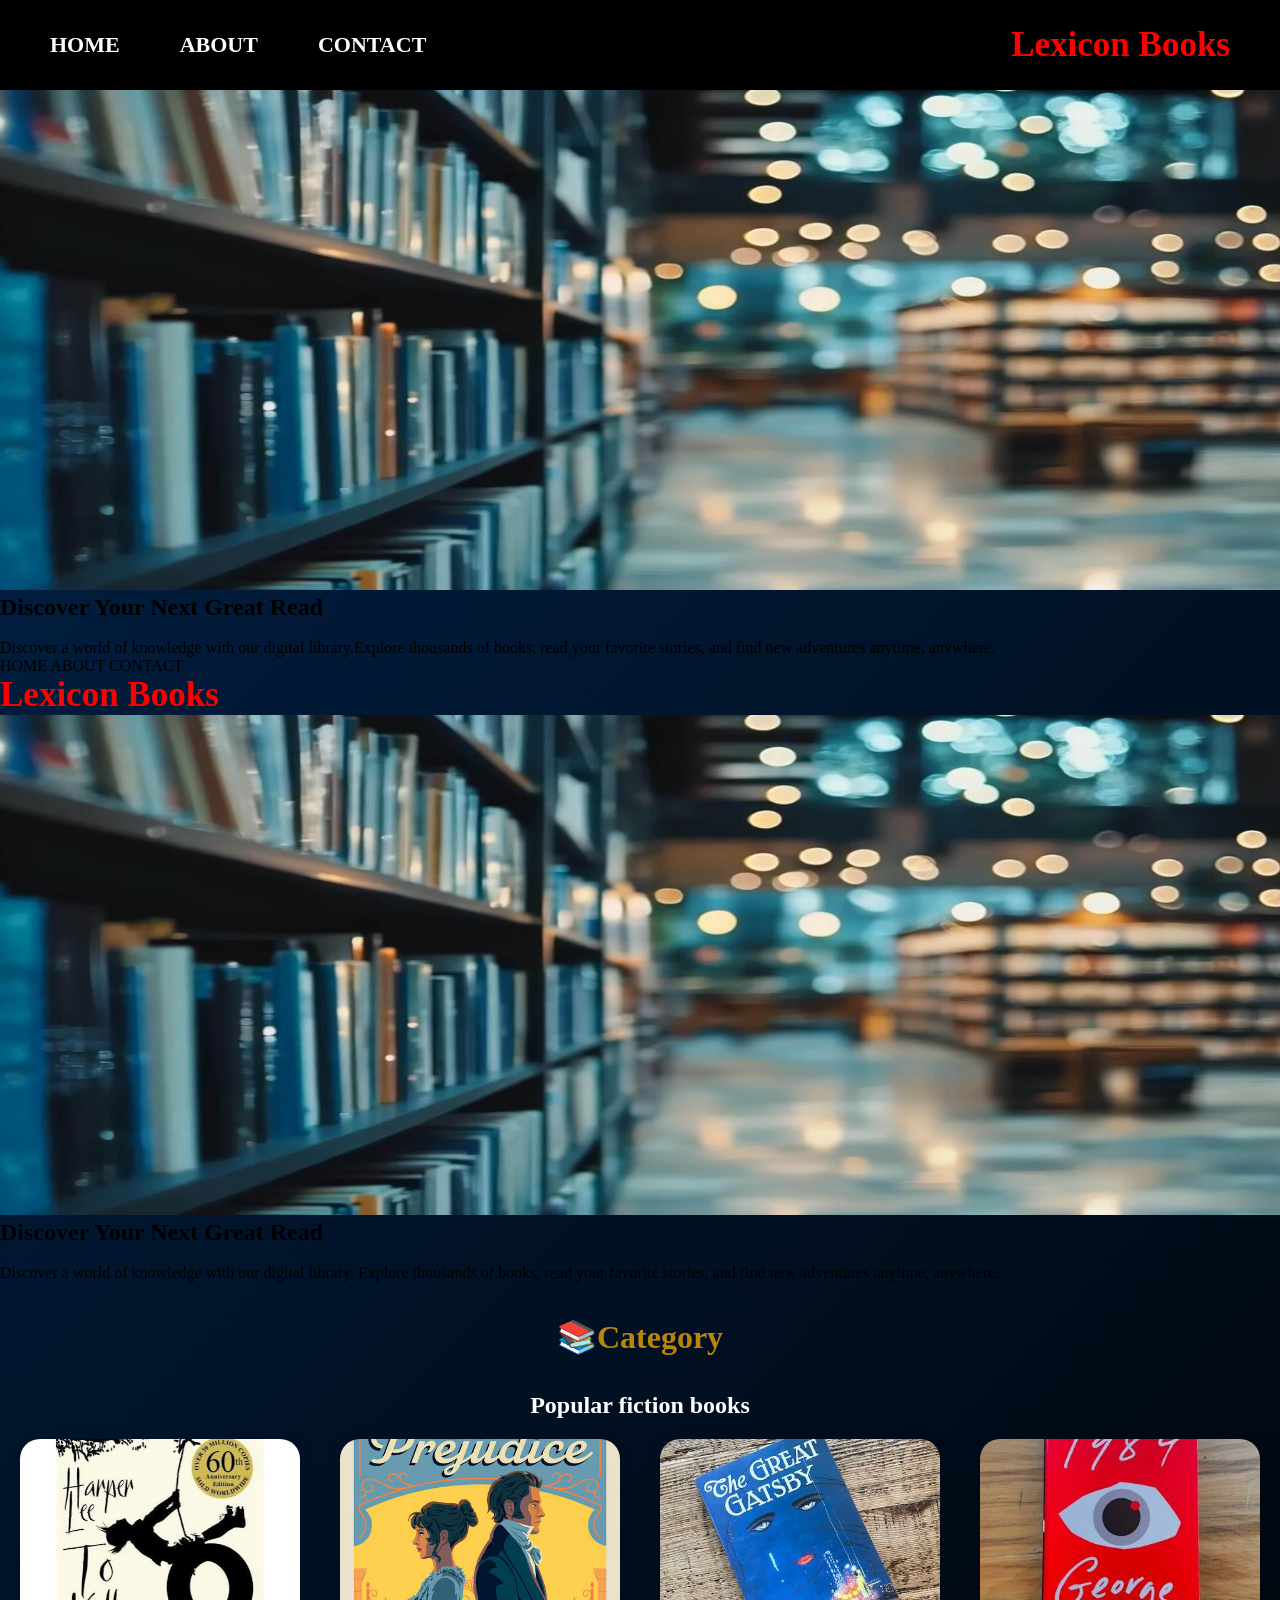
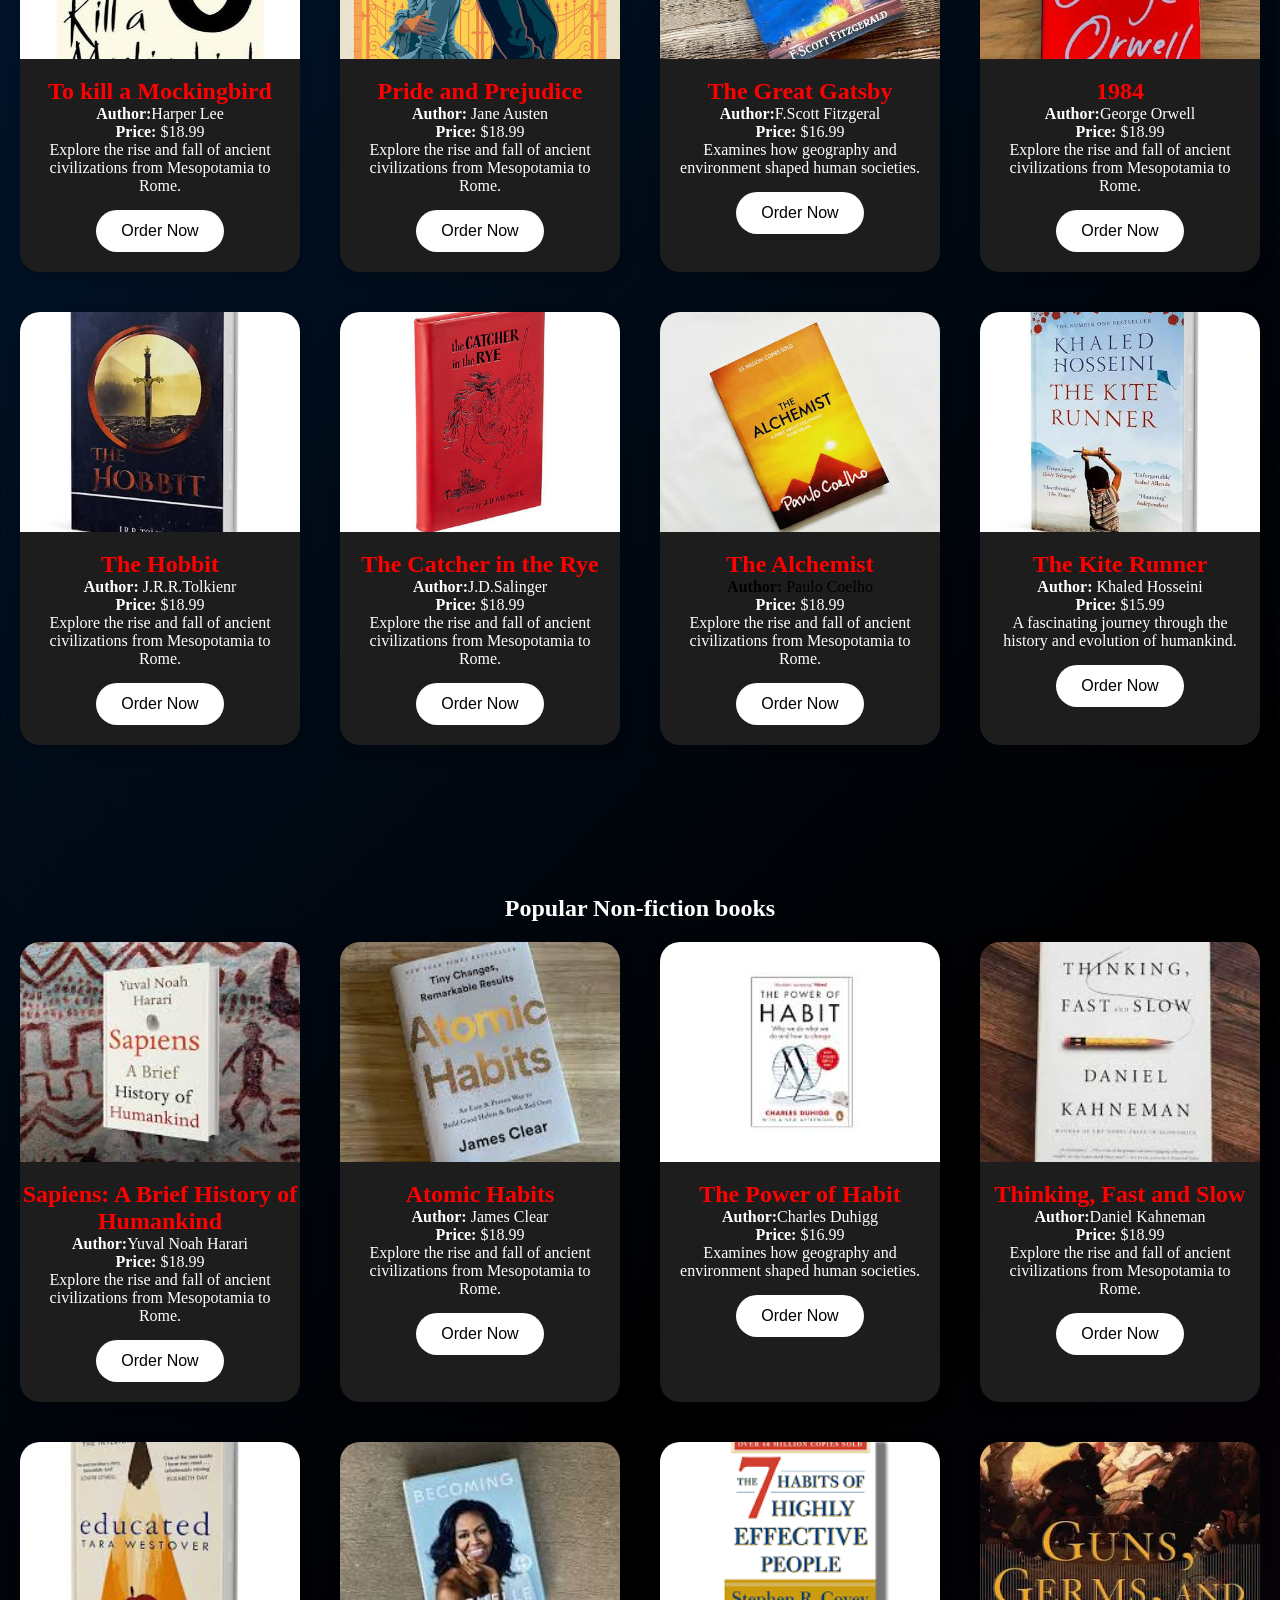
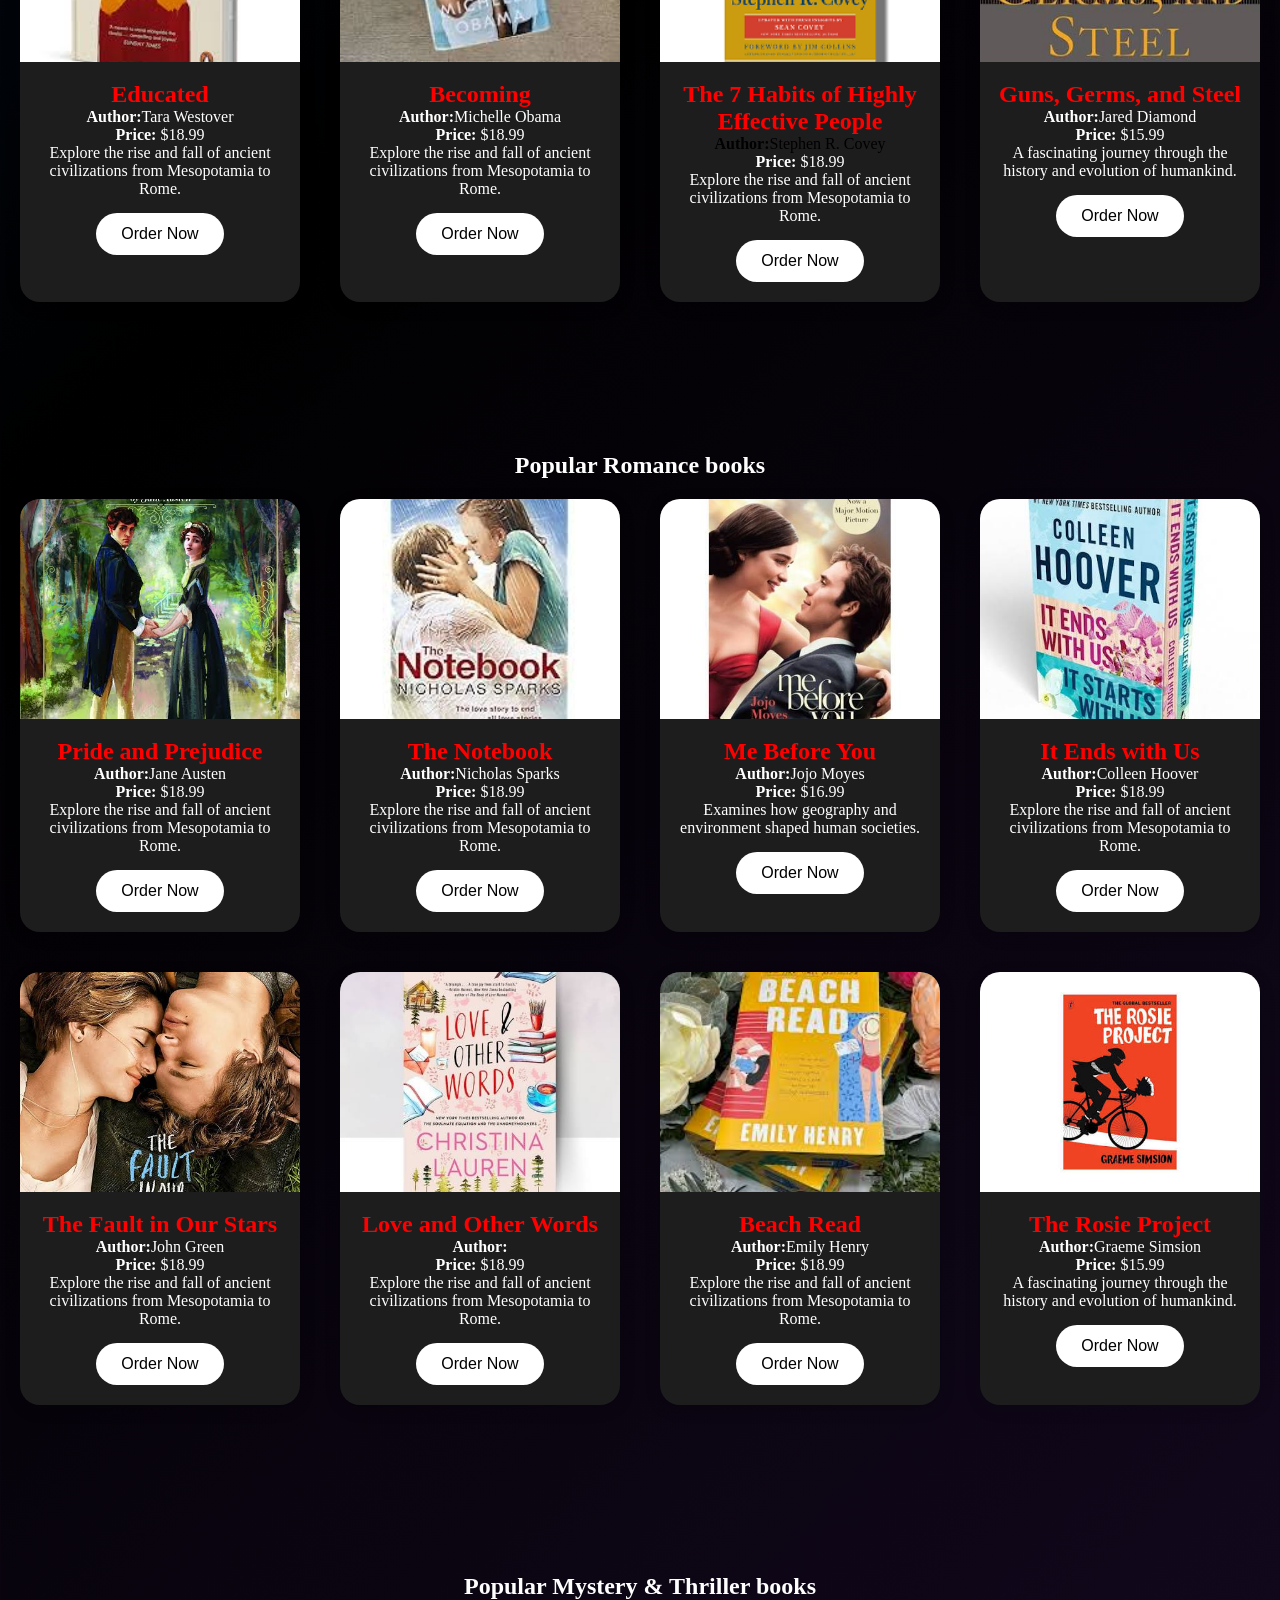
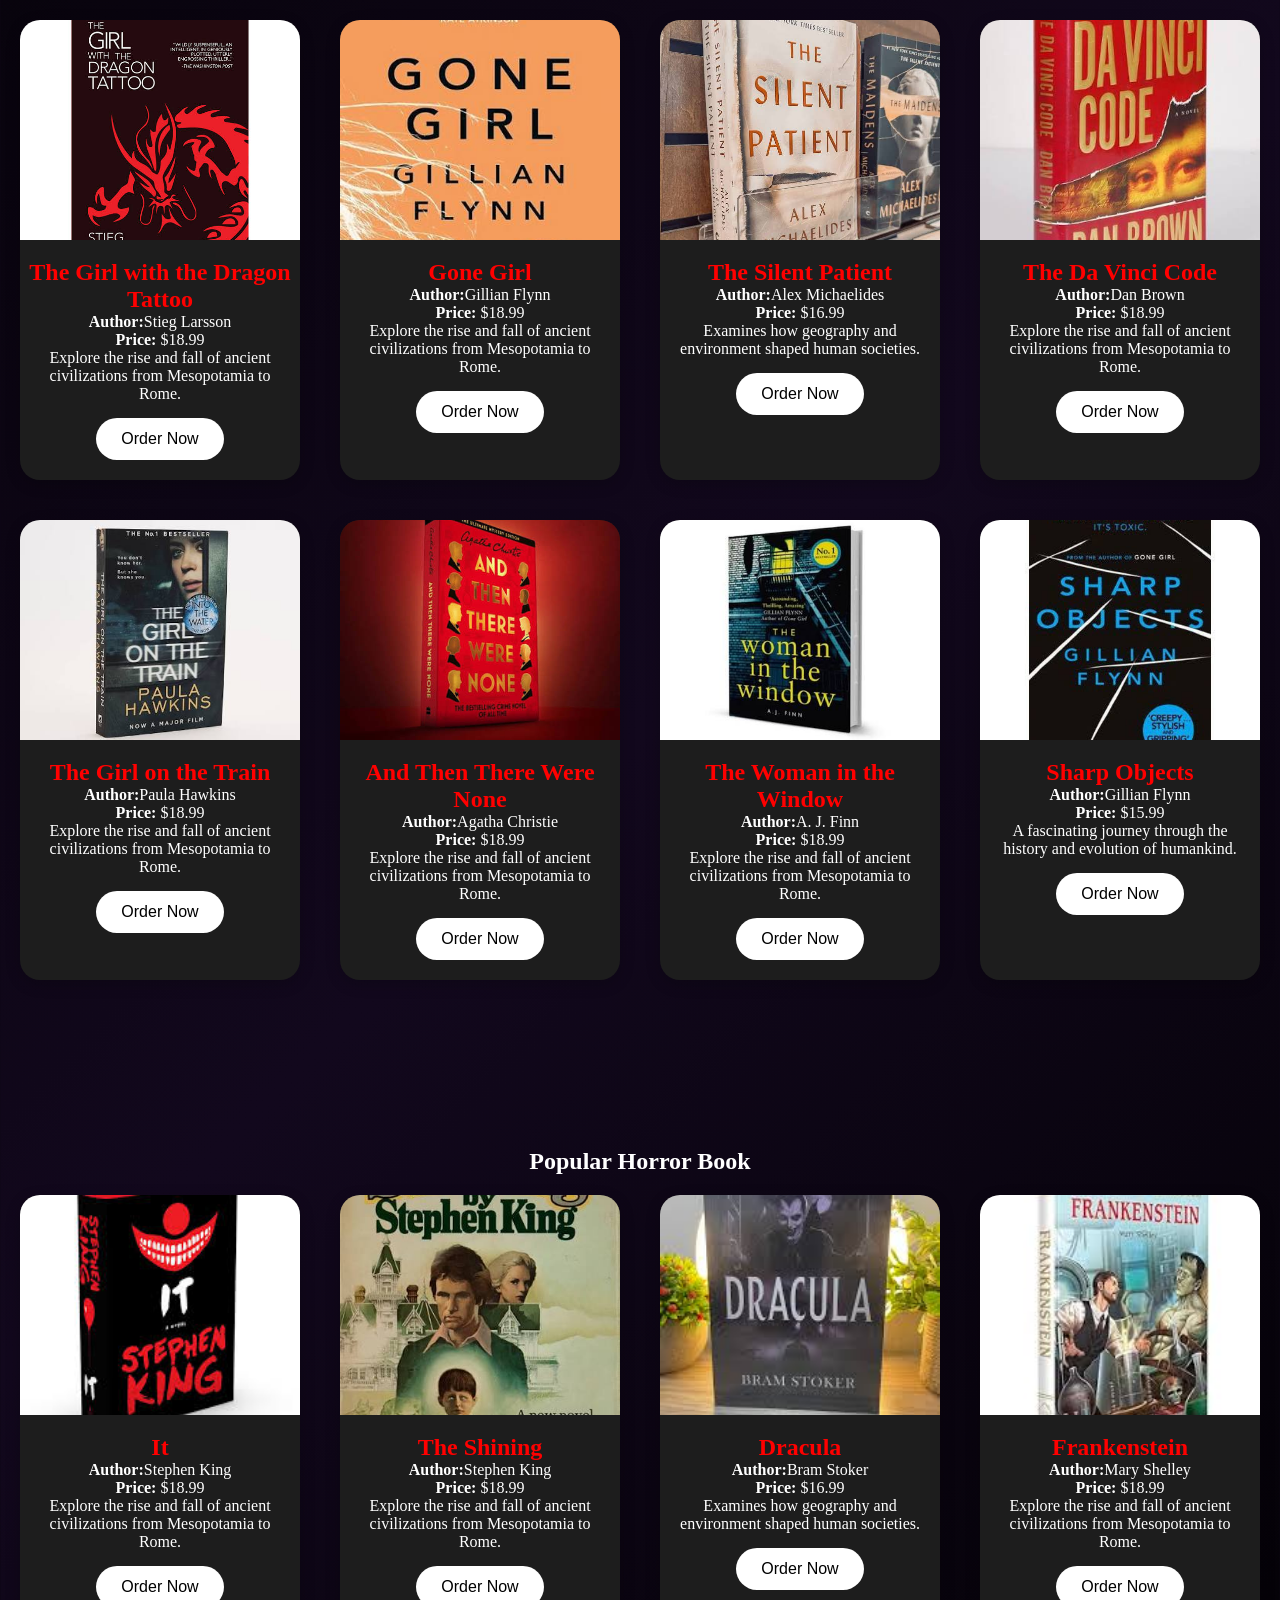
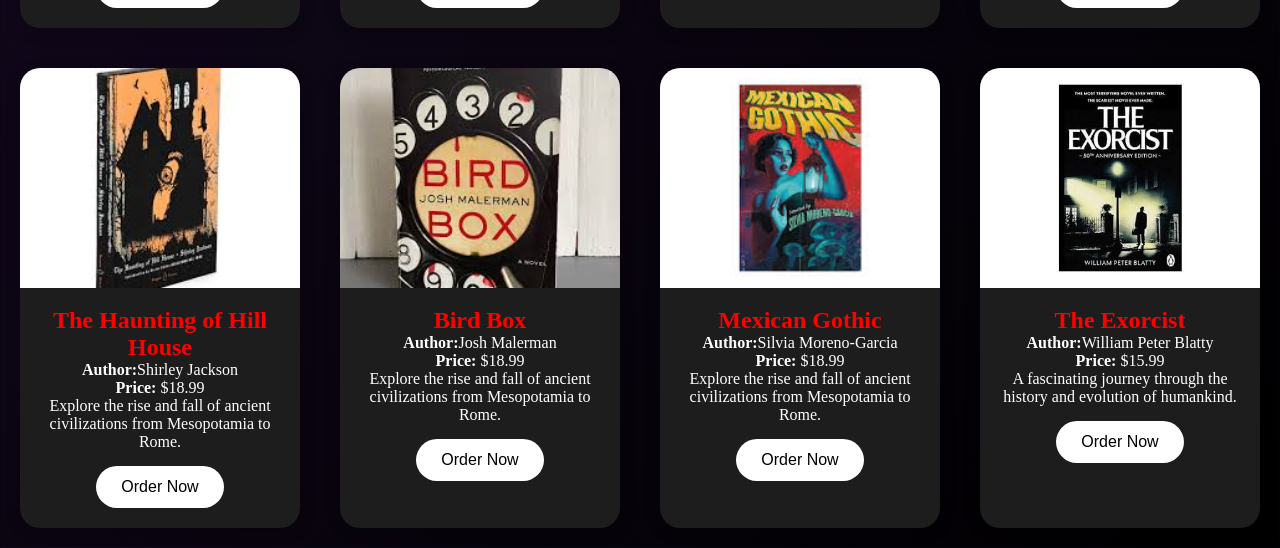
==== commit 1dff7e7f: "Merge branch 'feature-home' of https://github.com/Nikesha01/Digital-Bookshop-Review-portal- into fea" ====
--- a/index.html
+++ b/index.html
@@ -1,5 +1,6 @@
 <!DOCTYPE html>
 <html lang="en">
+
 <head>
     <meta charset="UTF-8">
     <meta name="viewport" content="width=device-width, initial-scale=1.0">
@@ -7,6 +8,7 @@
     <link rel="stylesheet" href="assets/style.css">
     <link rel="stylesheet" href="assets/category.css">
 </head>
+
 <body>
     <nav class="nav fix">
        <a href="index.html">HOME</a>
@@ -27,6 +29,424 @@
 </div>
 
 </div>
+        <a href="index.html">HOME</a>
+        <a href="about.html">ABOUT</a>
+        <a href="contact.html">CONTACT</a>
+        <p class="center">Lexicon Books</p>
+
+    </nav>
+    <div class="hero">
+        <img src="assets/img/a-library-filled-with-lots-of-books-on-shelves-free-video.jpg" alt="image" width="1530"
+            height="500">
+        <div class="hero-font">
+
+            <h2>Discover Your Next Great Read </h2>
+            <br>
+            <p>
+                Discover a world of knowledge with our digital library. Explore thousands of books, read your favorite
+                stories, and find new adventures anytime, anywhere.
+            </p>
+        </div>
+
+    </div>
+
+    <br><br>
+    <h1 align="center" class="main">📚Category</h1>
+    <br><br>
+    <h2 align="center" class="mains">Popular fiction books</h2>
+
+    <div class="common-container">
+
+        <div class="common-card">
+            <img src="assets\img\images.jpg" alt="The History of the Ancient World">
+            <h3>To kill a Mockingbird</h3>
+            <p><strong>Author:</strong>Harper Lee</p>
+            <p><strong>Price:</strong> $18.99</p>
+            <p>Explore the rise and fall of ancient civilizations from Mesopotamia to Rome.</p>
+            <button><a href="order.html">Order Now</a></button>
+        </div>
+
+        <div class="common-card">
+            <img src="assets\img\images (2).jpg" alt="The History of the Ancient World">
+            <h3>Pride and Prejudice</h3>
+            <p><strong>Author:</strong> Jane Austen</p>
+            <p><strong>Price:</strong> $18.99</p>
+            <p>Explore the rise and fall of ancient civilizations from Mesopotamia to Rome.</p>
+            <button><a href="order.html">Order Now</a></button>
+        </div>
+
+        <div class="common-card">
+            <img src="assets\img\images (1).jpg" alt="Guns, Germs, and Steel">
+            <h3>The Great Gatsby</h3>
+            <p><strong>Author:</strong>F.Scott Fitzgeral</p>
+            <p><strong>Price:</strong> $16.99</p>
+            <p>Examines how geography and environment shaped human societies.</p>
+            <button><a href="order.html">Order Now</a></button>
+        </div>
+
+        <div class="common-card">
+            <img src="assets\img\images (3).jpg" alt="The History of the Ancient World">
+            <h3>1984</h3>
+            <p><strong>Author:</strong>George Orwell</p>
+            <p><strong>Price:</strong> $18.99</p>
+            <p>Explore the rise and fall of ancient civilizations from Mesopotamia to Rome.</p>
+            <button><a href="order.html">Order Now</a></button>
+        </div>
+
+        <div class="common-card">
+            <img src="assets\img\images (4).jpg" alt="The History of the Ancient World">
+            <h3>The Hobbit</h3>
+            <p><strong>Author:</strong> J.R.R.Tolkienr</p>
+            <p><strong>Price:</strong> $18.99</p>
+            <p>Explore the rise and fall of ancient civilizations from Mesopotamia to Rome.</p>
+            <button><a href="order.html">Order Now</a></button>
+        </div>
+
+        <div class="common-card">
+            <img src="assets\img\images (5).jpg" alt="The History of the Ancient World">
+            <h3>The Catcher in the Rye</h3>
+            <p><strong>Author:</strong>J.D.Salinger</p>
+            <p><strong>Price:</strong> $18.99</p>
+            <p>Explore the rise and fall of ancient civilizations from Mesopotamia to Rome.</p>
+            <button><a href="order.html">Order Now</a></button>
+        </div>
+
+        <div class="common-card">
+            <img src="assets\img\images (6).jpg" alt="The History of the Ancient World">
+            <h3>The Alchemist</h3>
+            <p"><strong>Author:</strong> Paulo Coelho</p>
+                <p><strong>Price:</strong> $18.99</p>
+                <p>Explore the rise and fall of ancient civilizations from Mesopotamia to Rome.</p>
+                <button><a href="order.html">Order Now</a></button>
+        </div>
+
+        <div class="common-card">
+            <img src="assets\img\images (7).jpg" alt="Sapiens">
+            <h3>The Kite Runner</h3>
+            <p><strong>Author:</strong> Khaled Hosseini</p>
+            <p><strong>Price:</strong> $15.99</p>
+            <p>A fascinating journey through the history and evolution of humankind.</p>
+            <button><a href="order.html">Order Now</a></button>
+        </div>
+
+        <br><br><br>
+    </div>
+    <br><br>
+    <h2 align="center" class="mains">Popular Non-fiction books</h2>
+
+    <div class="common-container">
+
+        <div class="common-card">
+            <img src="assets\img\download.jpg" alt="">
+            <h3>Sapiens: A Brief History of Humankind</h3>
+            <p><strong>Author:</strong>Yuval Noah Harari</p>
+            <p><strong>Price:</strong> $18.99</p>
+            <p>Explore the rise and fall of ancient civilizations from Mesopotamia to Rome.</p>
+            <button><a href="order.html">Order Now</a></button>
+        </div>
+
+        <div class="common-card">
+            <img src="assets\img\download (1).jpg" alt="">
+            <h3>Atomic Habits</h3>
+            <p><strong>Author:</strong> James Clear</p>
+            <p><strong>Price:</strong> $18.99</p>
+            <p>Explore the rise and fall of ancient civilizations from Mesopotamia to Rome.</p>
+            <button><a href="order.html">Order Now</a></button>
+        </div>
+
+        <div class="common-card">
+            <img src="assets\img\images (8).jpg" alt="">
+            <h3>The Power of Habit</h3>
+            <p><strong>Author:</strong>Charles Duhigg</p>
+            <p><strong>Price:</strong> $16.99</p>
+            <p>Examines how geography and environment shaped human societies.</p>
+            <button><a href="order.html">Order Now</a></button>
+        </div>
+
+        <div class="common-card">
+            <img src="assets\img\download (2).jpg" alt="The History of the Ancient World">
+            <h3>Thinking, Fast and Slow</h3>
+            <p><strong>Author:</strong>Daniel Kahneman</p>
+            <p><strong>Price:</strong> $18.99</p>
+            <p>Explore the rise and fall of ancient civilizations from Mesopotamia to Rome.</p>
+            <button><a href="order.html">Order Now</a></button>
+        </div>
+
+        <div class="common-card">
+            <img src="assets\img\download (3).jpg" alt="The History of the Ancient World">
+            <h3>Educated</h3>
+            <p><strong>Author:</strong>Tara Westover</p>
+            <p><strong>Price:</strong> $18.99</p>
+            <p>Explore the rise and fall of ancient civilizations from Mesopotamia to Rome.</p>
+            <button><a href="order.html">Order Now</a></button>
+        </div>
+
+        <div class="common-card">
+            <img src="assets\img\download (4).jpg" alt="The History of the Ancient World">
+            <h3>Becoming</h3>
+            <p><strong>Author:</strong>Michelle Obama</p>
+            <p><strong>Price:</strong> $18.99</p>
+            <p>Explore the rise and fall of ancient civilizations from Mesopotamia to Rome.</p>
+            <button><a href="order.html">Order Now</a></button>
+        </div>
+
+        <div class="common-card">
+            <img src="assets\img\download.png" alt="The History of the Ancient World">
+            <h3>The 7 Habits of Highly Effective People</h3>
+            <p"><strong>Author:</strong>Stephen R. Covey</p>
+                <p><strong>Price:</strong> $18.99</p>
+                <p>Explore the rise and fall of ancient civilizations from Mesopotamia to Rome.</p>
+                <button><a href="order.html">Order Now</a></button>
+        </div>
+
+        <div class="common-card">
+            <img src="assets\img\images (10).jpg" alt="Sapiens">
+            <h3>Guns, Germs, and Steel</h3>
+            <p><strong>Author:</strong>Jared Diamond</p>
+            <p><strong>Price:</strong> $15.99</p>
+            <p>A fascinating journey through the history and evolution of humankind.</p>
+            <button><a href="order.html">Order Now</a></button>
+        </div>
+         <br><br><br>
+    </div>
+
+    <br><br>
+    <h2 align="center" class="mains">Popular Romance books</h2>
+
+    <div class="common-container">
+
+        <div class="common-card">
+            <img src="assets\img\images (9).jpg" alt="">
+            <h3>Pride and Prejudice</h3>
+            <p><strong>Author:</strong>Jane Austen</p>
+            <p><strong>Price:</strong> $18.99</p>
+            <p>Explore the rise and fall of ancient civilizations from Mesopotamia to Rome.</p>
+            <button><a href="order.html">Order Now</a></button>
+        </div>
+
+        <div class="common-card">
+            <img src="assets\img\images (11).jpg" alt="">
+            <h3>The Notebook</h3>
+            <p><strong>Author:</strong>Nicholas Sparks</p>
+            <p><strong>Price:</strong> $18.99</p>
+            <p>Explore the rise and fall of ancient civilizations from Mesopotamia to Rome.</p>
+            <button><a href="order.html">Order Now</a></button>
+        </div>
+
+        <div class="common-card">
+            <img src="assets\img\images (12).jpg" alt="">
+            <h3>Me Before You</h3>
+            <p><strong>Author:</strong>Jojo Moyes</p>
+            <p><strong>Price:</strong> $16.99</p>
+            <p>Examines how geography and environment shaped human societies.</p>
+            <button><a href="order.html">Order Now</a></button>
+        </div>
+
+        <div class="common-card">
+            <img src="assets\img\images (13).jpg" alt="The History of the Ancient World">
+            <h3>It Ends with Us</h3>
+            <p><strong>Author:</strong>Colleen Hoover</p>
+            <p><strong>Price:</strong> $18.99</p>
+            <p>Explore the rise and fall of ancient civilizations from Mesopotamia to Rome.</p>
+            <button><a href="order.html">Order Now</a></button>
+        </div>
+
+        <div class="common-card">
+            <img src="assets\img\images (14).jpg" alt="The History of the Ancient World">
+            <h3>The Fault in Our Stars</h3>
+            <p><strong>Author:</strong>John Green</p>
+            <p><strong>Price:</strong> $18.99</p>
+            <p>Explore the rise and fall of ancient civilizations from Mesopotamia to Rome.</p>
+            <button><a href="order.html">Order Now</a></button>
+        </div>
+
+        <div class="common-card">
+            <img src="assets\img\images (15).jpg" alt="The History of the Ancient World">
+            <h3>Love and Other Words</h3>
+            <p><strong>Author:</strong></p>
+            <p><strong>Price:</strong> $18.99</p>
+            <p>Explore the rise and fall of ancient civilizations from Mesopotamia to Rome.</p>
+            <button><a href="order.html">Order Now</a></button>
+        </div>
+
+        <div class="common-card">
+            <img src="assets\img\images (16).jpg" alt="The History of the Ancient World">
+            <h3>Beach Read</h3>
+            <p><strong>Author:</strong>Emily Henry</p>
+                <p><strong>Price:</strong> $18.99</p>
+                <p>Explore the rise and fall of ancient civilizations from Mesopotamia to Rome.</p>
+                <button><a href="order.html">Order Now</a></button>
+        </div>
+
+        <div class="common-card">
+            <img src="assets\img\images (17).jpg" alt="Sapiens">
+            <h3>The Rosie Project</h3>
+            <p><strong>Author:</strong>Graeme Simsion</p>
+            <p><strong>Price:</strong> $15.99</p>
+            <p>A fascinating journey through the history and evolution of humankind.</p>
+            <button><a href="order.html">Order Now</a></button>
+        </div>
+        <br><br><br><br>
+    </div>
+
+     <br><br>
+    <h2 align="center" class="mains">Popular Mystery & Thriller books</h2>
+
+    <div class="common-container">
+
+        <div class="common-card">
+            <img src="assets\img\images (18).jpg" alt="">
+            <h3>The Girl with the Dragon Tattoo</h3>
+            <p><strong>Author:</strong>Stieg Larsson </p>
+            <p><strong>Price:</strong> $18.99</p>
+            <p>Explore the rise and fall of ancient civilizations from Mesopotamia to Rome.</p>
+            <button><a href="order.html">Order Now</a></button>
+        </div>
+
+        <div class="common-card">
+            <img src="assets\img\images (19).jpg" alt="">
+            <h3>Gone Girl</h3>
+            <p><strong>Author:</strong>Gillian Flynn</p>
+            <p><strong>Price:</strong> $18.99</p>
+            <p>Explore the rise and fall of ancient civilizations from Mesopotamia to Rome.</p>
+            <button><a href="order.html">Order Now</a></button>
+        </div>
+
+        <div class="common-card">
+            <img src="assets\img\images (20).jpg" alt="">
+            <h3>The Silent Patient</h3>
+            <p><strong>Author:</strong>Alex Michaelides</p>
+            <p><strong>Price:</strong> $16.99</p>
+            <p>Examines how geography and environment shaped human societies.</p>
+            <button><a href="order.html">Order Now</a></button>
+        </div>
+
+        <div class="common-card">
+            <img src="assets\img\images (21).jpg" alt="The History of the Ancient World">
+            <h3>The Da Vinci Code</h3>
+            <p><strong>Author:</strong>Dan Brown</p>
+            <p><strong>Price:</strong> $18.99</p>
+            <p>Explore the rise and fall of ancient civilizations from Mesopotamia to Rome.</p>
+            <button><a href="order.html">Order Now</a></button>
+        </div>
+
+        <div class="common-card">
+            <img src="assets\img\images (22).jpg" alt="The History of the Ancient World">
+            <h3>The Girl on the Train</h3>
+            <p><strong>Author:</strong>Paula Hawkins</p>
+            <p><strong>Price:</strong> $18.99</p>
+            <p>Explore the rise and fall of ancient civilizations from Mesopotamia to Rome.</p>
+            <button><a href="order.html">Order Now</a></button>
+        </div>
+
+        <div class="common-card">
+            <img src="assets\img\images (23).jpg" alt="The History of the Ancient World">
+            <h3>And Then There Were None</h3>
+            <p><strong>Author:</strong>Agatha Christie</p>
+            <p><strong>Price:</strong> $18.99</p>
+            <p>Explore the rise and fall of ancient civilizations from Mesopotamia to Rome.</p>
+            <button><a href="order.html">Order Now</a></button>
+        </div>
+
+        <div class="common-card">
+            <img src="assets\img\images (24).jpg" alt="The History of the Ancient World">
+            <h3>The Woman in the Window</h3>
+            <p><strong>Author:</strong>A. J. Finn</p>
+                <p><strong>Price:</strong> $18.99</p>
+                <p>Explore the rise and fall of ancient civilizations from Mesopotamia to Rome.</p>
+                <button><a href="order.html">Order Now</a></button>
+        </div>
+
+        <div class="common-card">
+            <img src="assets\img\images (25).jpg" alt="Sapiens">
+            <h3>Sharp Objects</h3>
+            <p><strong>Author:</strong>Gillian Flynn</p>
+            <p><strong>Price:</strong> $15.99</p>
+            <p>A fascinating journey through the history and evolution of humankind.</p>
+            <button><a href="order.html">Order Now</a></button>
+        </div>
+        <br><br><br><br>
+    </div>
+
+    <br><br>
+    <h2 align="center" class="mains">Popular Horror Book</h2>
+
+    <div class="common-container">
+
+        <div class="common-card">
+            <img src="assets\img\images (26).jpg" alt="">
+            <h3>It</h3>
+            <p><strong>Author:</strong>Stephen King </p>
+            <p><strong>Price:</strong> $18.99</p>
+            <p>Explore the rise and fall of ancient civilizations from Mesopotamia to Rome.</p>
+            <button><a href="order.html">Order Now</a></button>
+        </div>
+
+        <div class="common-card">
+            <img src="assets\img\images (27).jpg" alt="">
+            <h3>The Shining</h3>
+            <p><strong>Author:</strong>Stephen King</p>
+            <p><strong>Price:</strong> $18.99</p>
+            <p>Explore the rise and fall of ancient civilizations from Mesopotamia to Rome.</p>
+            <button><a href="order.html">Order Now</a></button>
+        </div>
+
+        <div class="common-card">
+            <img src="assets\img\download (5).jpg" alt="">
+            <h3>Dracula</h3>
+            <p><strong>Author:</strong>Bram Stoker</p>
+            <p><strong>Price:</strong> $16.99</p>
+            <p>Examines how geography and environment shaped human societies.</p>
+            <button><a href="order.html">Order Now</a></button>
+        </div>
+
+        <div class="common-card">
+            <img src="assets\img\download (6).jpg" alt="The History of the Ancient World">
+            <h3>Frankenstein</h3>
+            <p><strong>Author:</strong>Mary Shelley</p>
+            <p><strong>Price:</strong> $18.99</p>
+            <p>Explore the rise and fall of ancient civilizations from Mesopotamia to Rome.</p>
+            <button><a href="order.html">Order Now</a></button>
+        </div>
+
+        <div class="common-card">
+            <img src="assets\img\download (7).jpg" alt="The History of the Ancient World">
+            <h3>The Haunting of Hill House</h3>
+            <p><strong>Author:</strong>Shirley Jackson</p>
+            <p><strong>Price:</strong> $18.99</p>
+            <p>Explore the rise and fall of ancient civilizations from Mesopotamia to Rome.</p>
+            <button><a href="order.html">Order Now</a></button>
+        </div>
+
+        <div class="common-card">
+            <img src="assets\img\download (8).jpg" alt="The History of the Ancient World">
+            <h3>Bird Box</h3>
+            <p><strong>Author:</strong>Josh Malerman</p>
+            <p><strong>Price:</strong> $18.99</p>
+            <p>Explore the rise and fall of ancient civilizations from Mesopotamia to Rome.</p>
+            <button><a href="order.html">Order Now</a></button>
+        </div>
+
+        <div class="common-card">
+            <img src="assets\img\download (9).jpg" alt="The History of the Ancient World">
+            <h3>Mexican Gothic</h3>
+            <p><strong>Author:</strong>Silvia Moreno-Garcia</p>
+                <p><strong>Price:</strong> $18.99</p>
+                <p>Explore the rise and fall of ancient civilizations from Mesopotamia to Rome.</p>
+                <button><a href="order.html">Order Now</a></button>
+        </div>
+
+        <div class="common-card">
+            <img src="assets\img\images (28).jpg" alt="Sapiens">
+            <h3>The Exorcist</h3>
+            <p><strong>Author:</strong>William Peter Blatty</p>
+            <p><strong>Price:</strong> $15.99</p>
+            <p>A fascinating journey through the history and evolution of humankind.</p>
+            <button><a href="order.html">Order Now</a></button>
+        </div>
+     
+    </div>
 
 </body>
-</html> +
+</html>
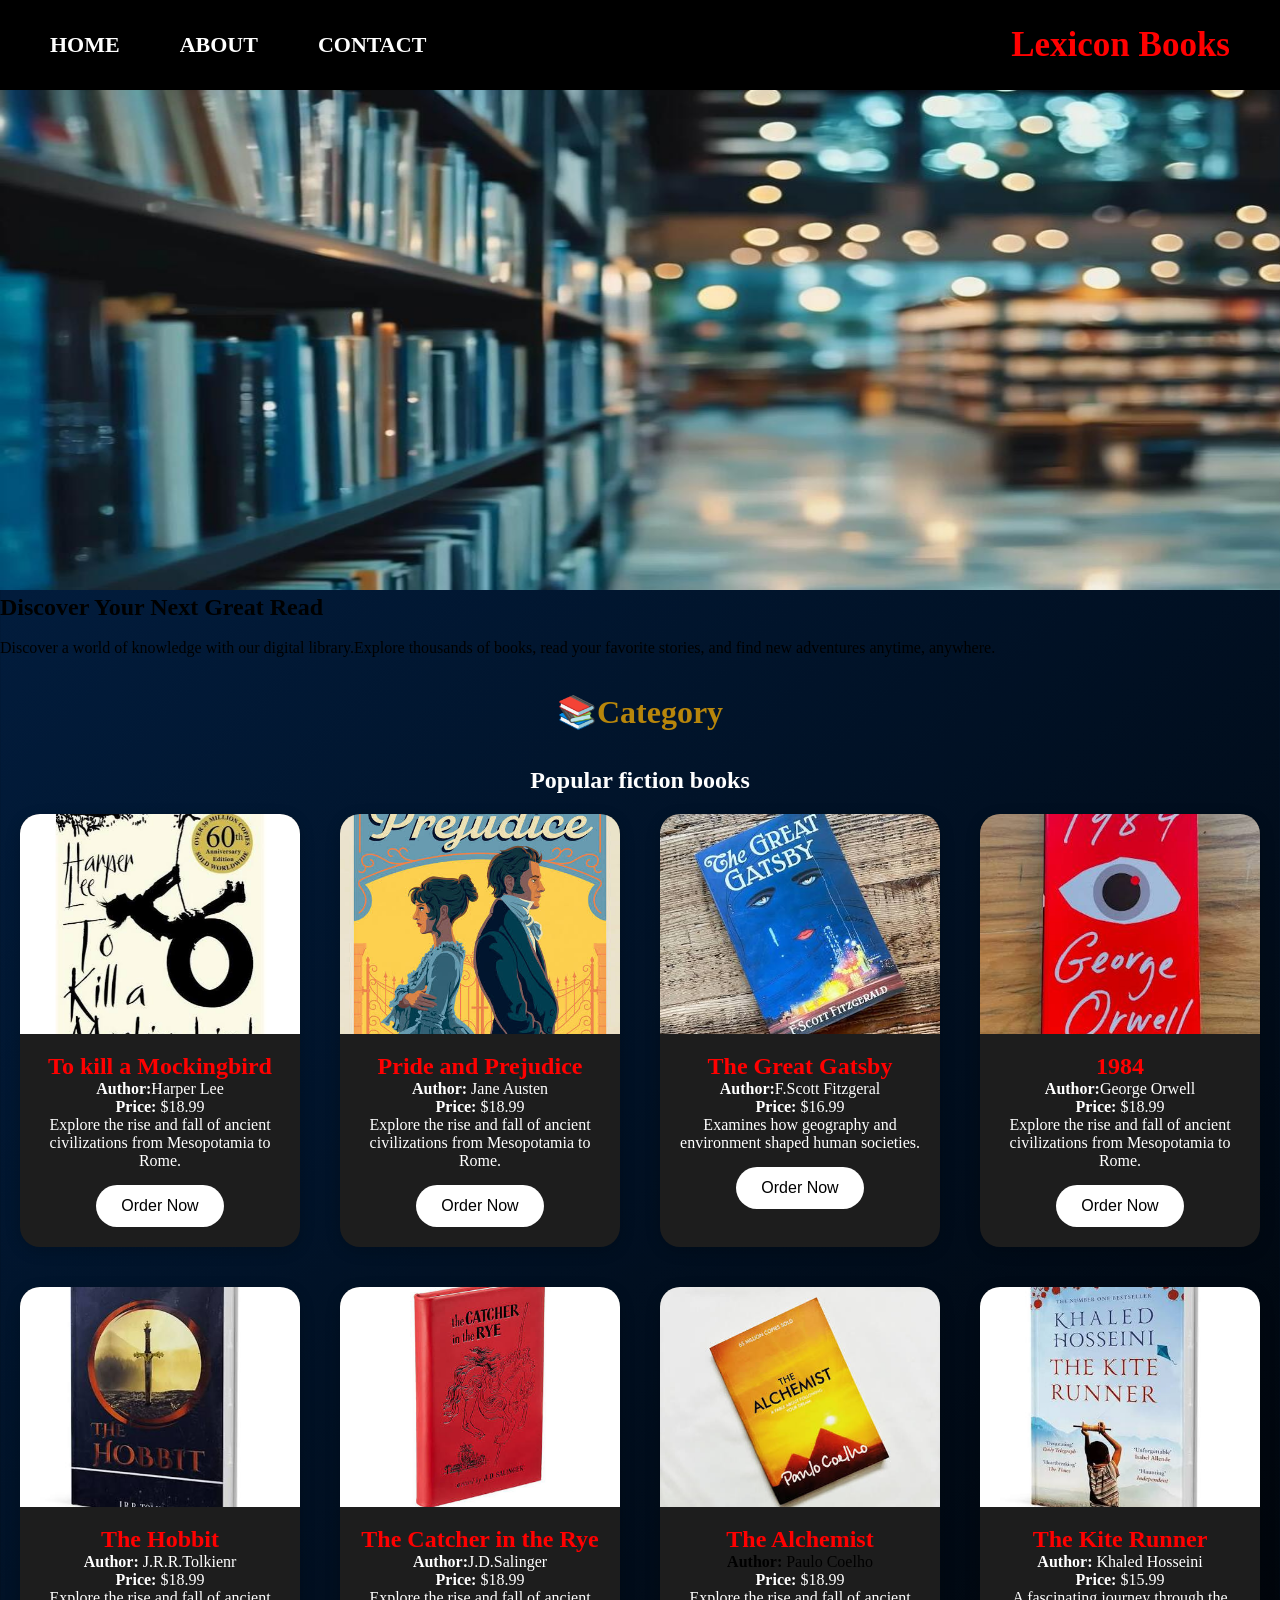
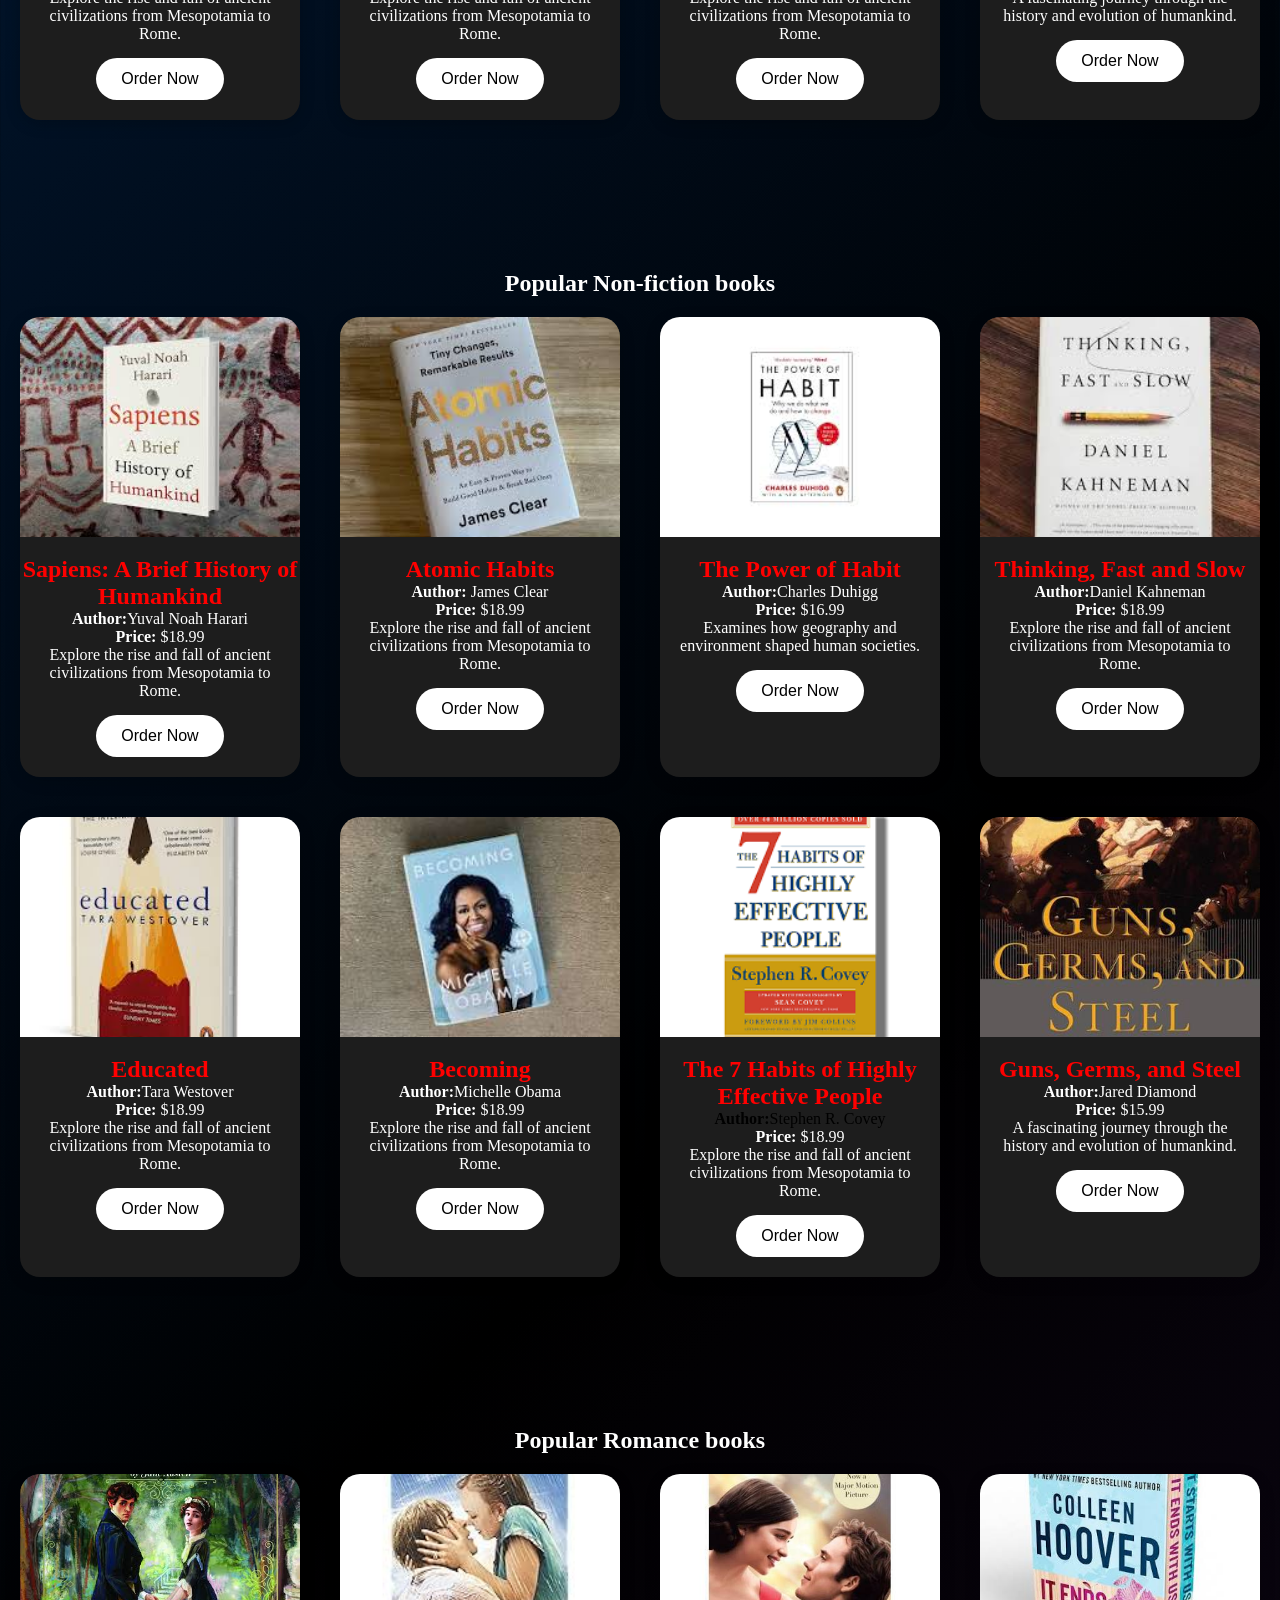
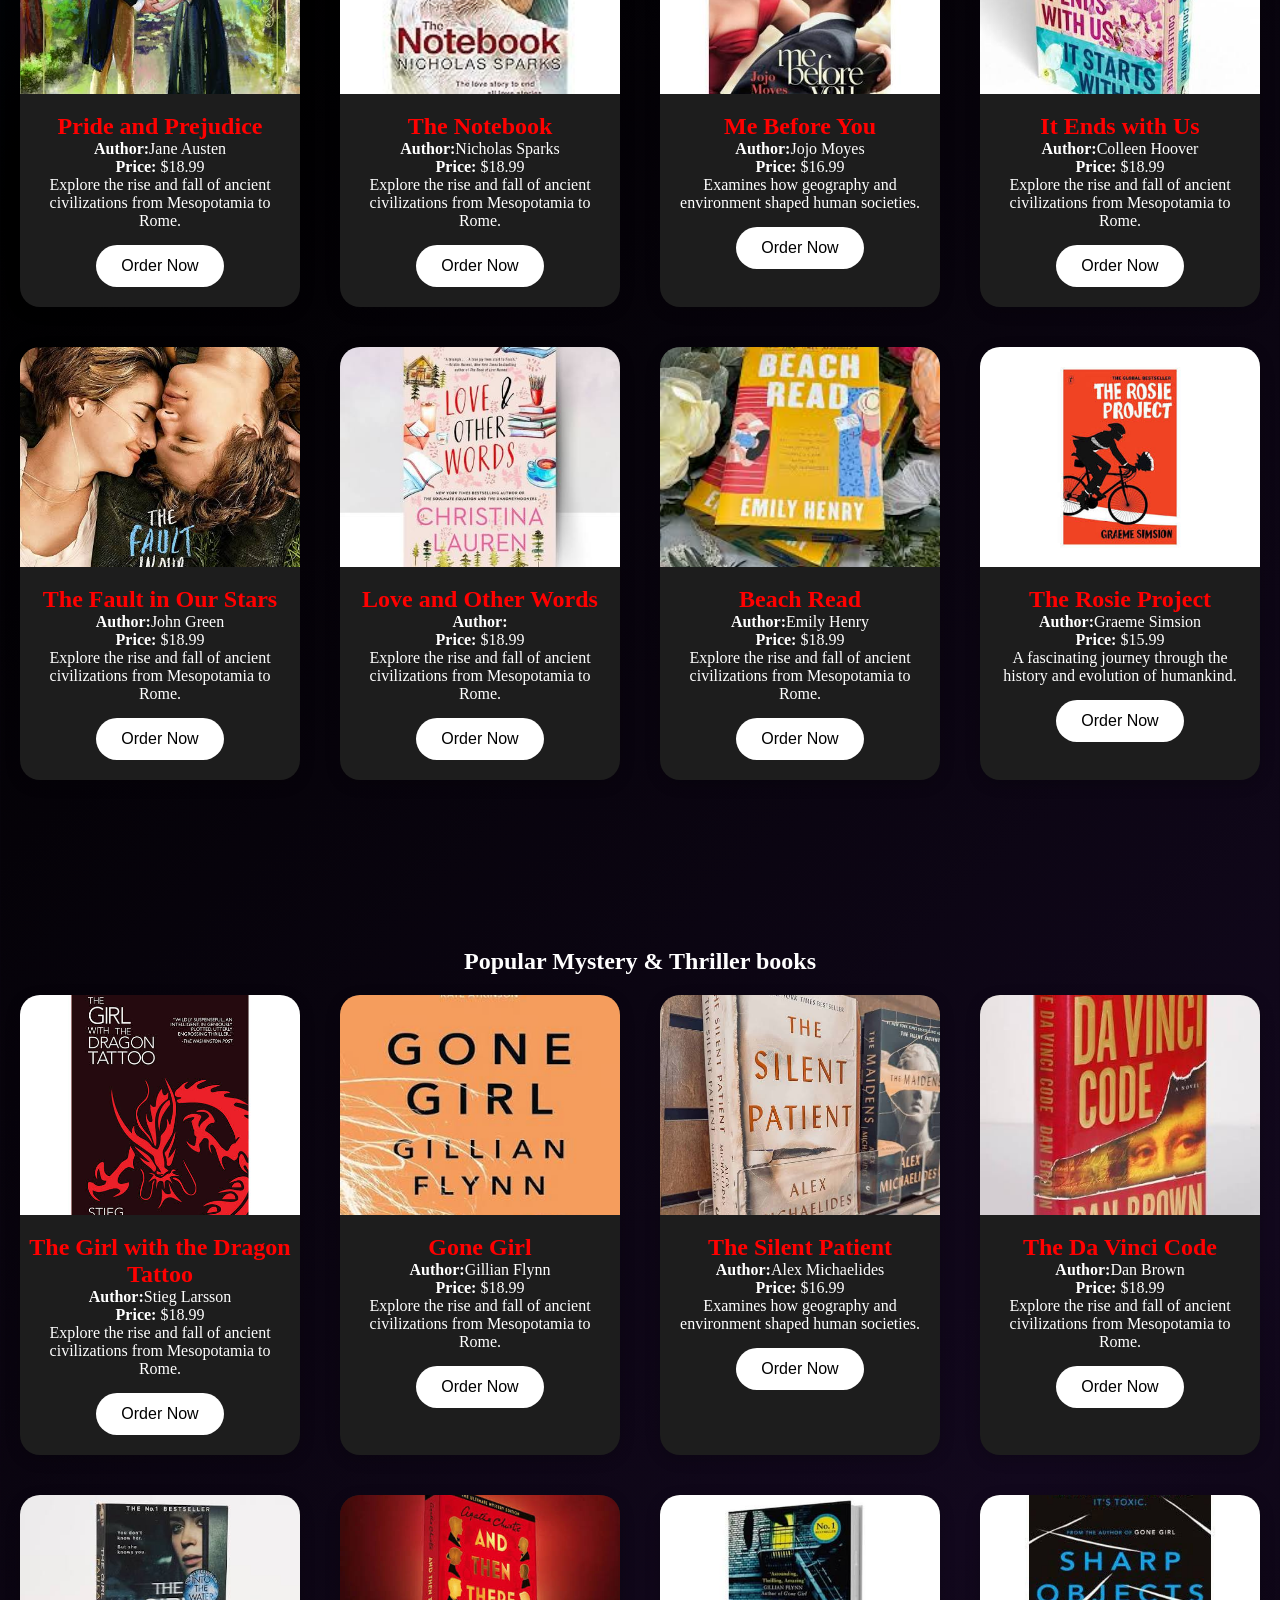
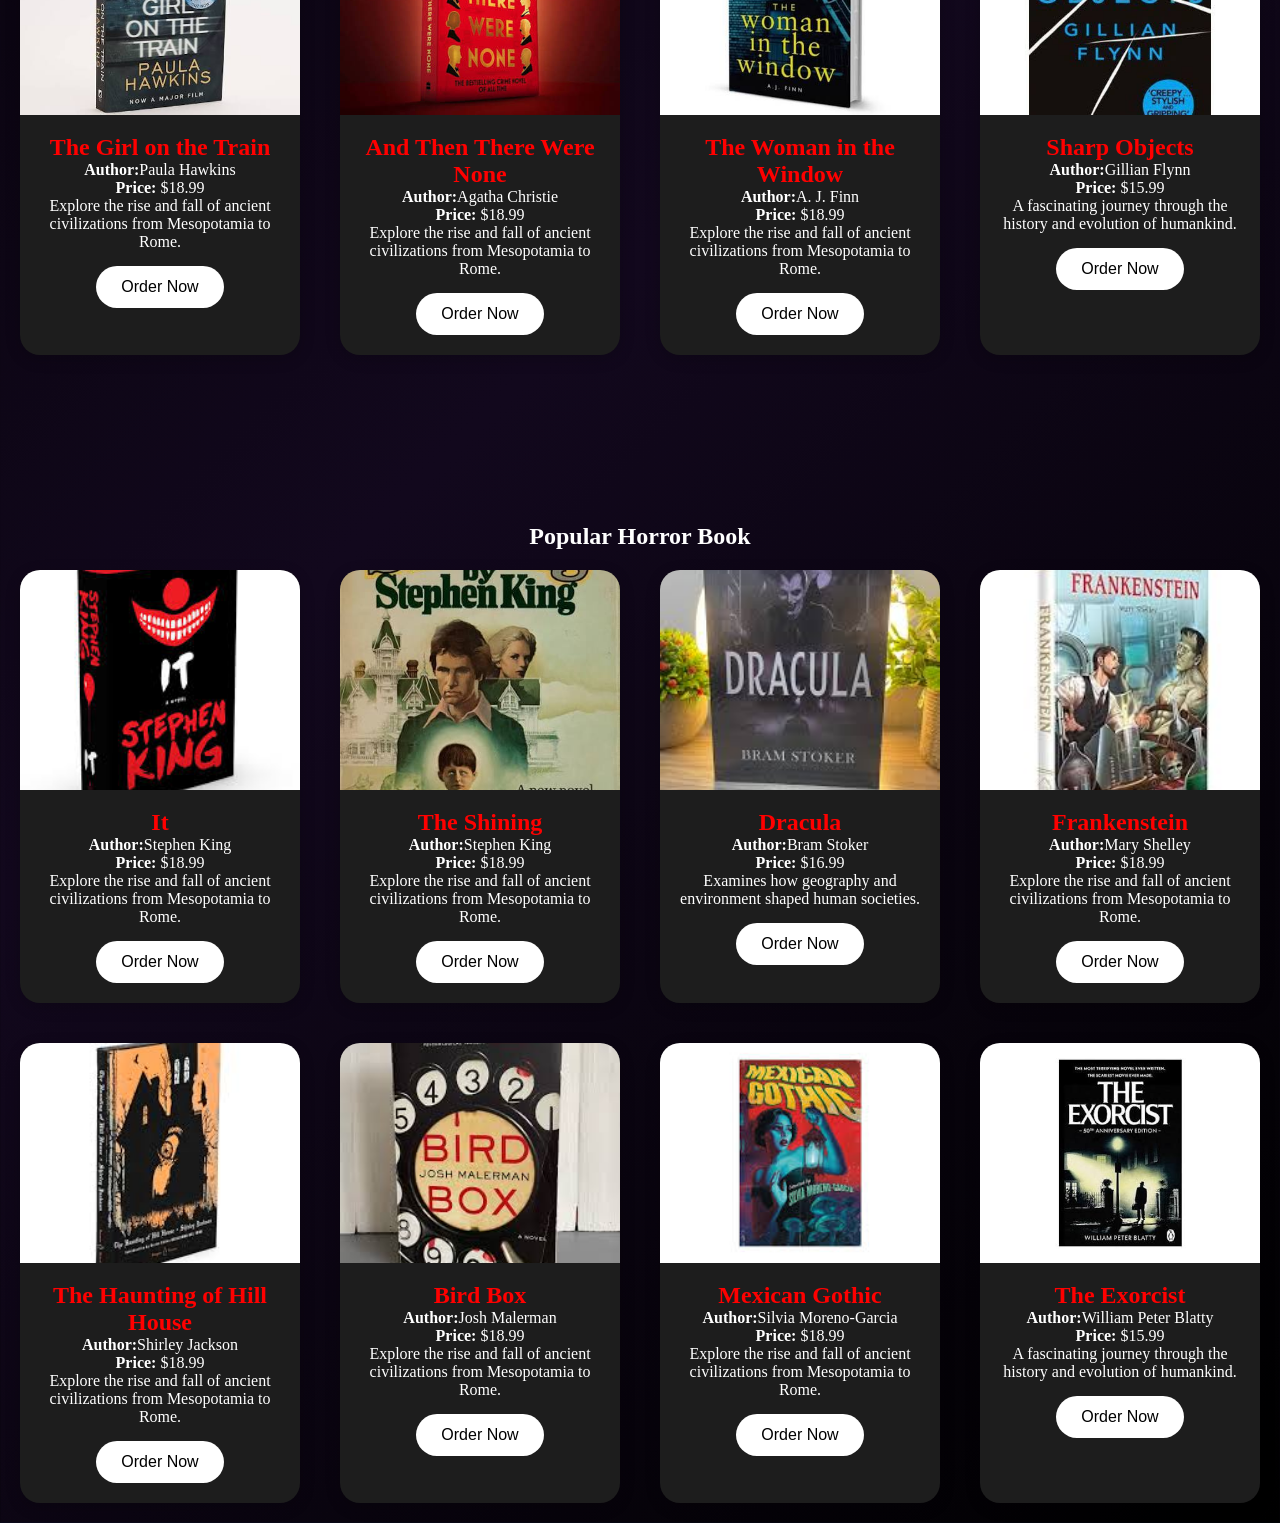
==== commit a54dbd0c: "change class" ====
--- a/index.html
+++ b/index.html
@@ -29,26 +29,6 @@
 </div>
 
 </div>
-        <a href="index.html">HOME</a>
-        <a href="about.html">ABOUT</a>
-        <a href="contact.html">CONTACT</a>
-        <p class="center">Lexicon Books</p>
-
-    </nav>
-    <div class="hero">
-        <img src="assets/img/a-library-filled-with-lots-of-books-on-shelves-free-video.jpg" alt="image" width="1530"
-            height="500">
-        <div class="hero-font">
-
-            <h2>Discover Your Next Great Read </h2>
-            <br>
-            <p>
-                Discover a world of knowledge with our digital library. Explore thousands of books, read your favorite
-                stories, and find new adventures anytime, anywhere.
-            </p>
-        </div>
-
-    </div>
 
     <br><br>
     <h1 align="center" class="main">📚Category</h1>
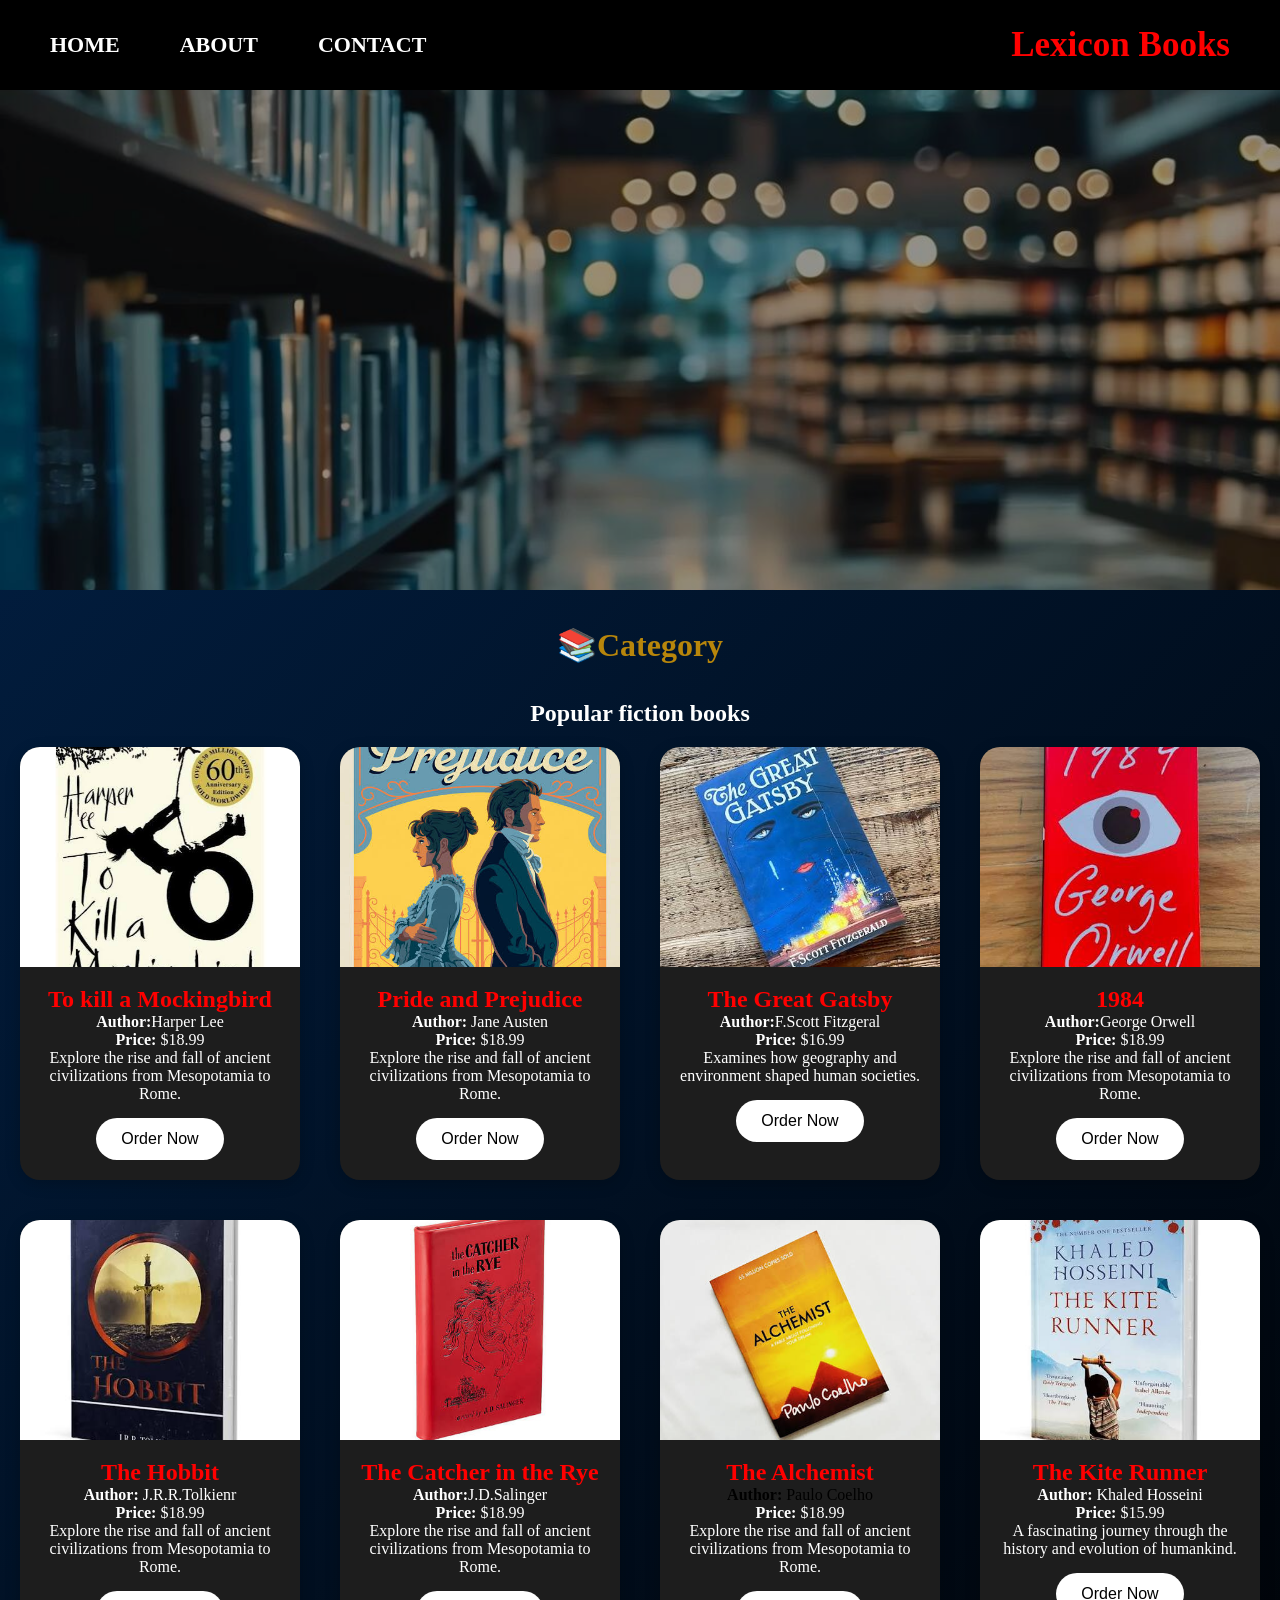
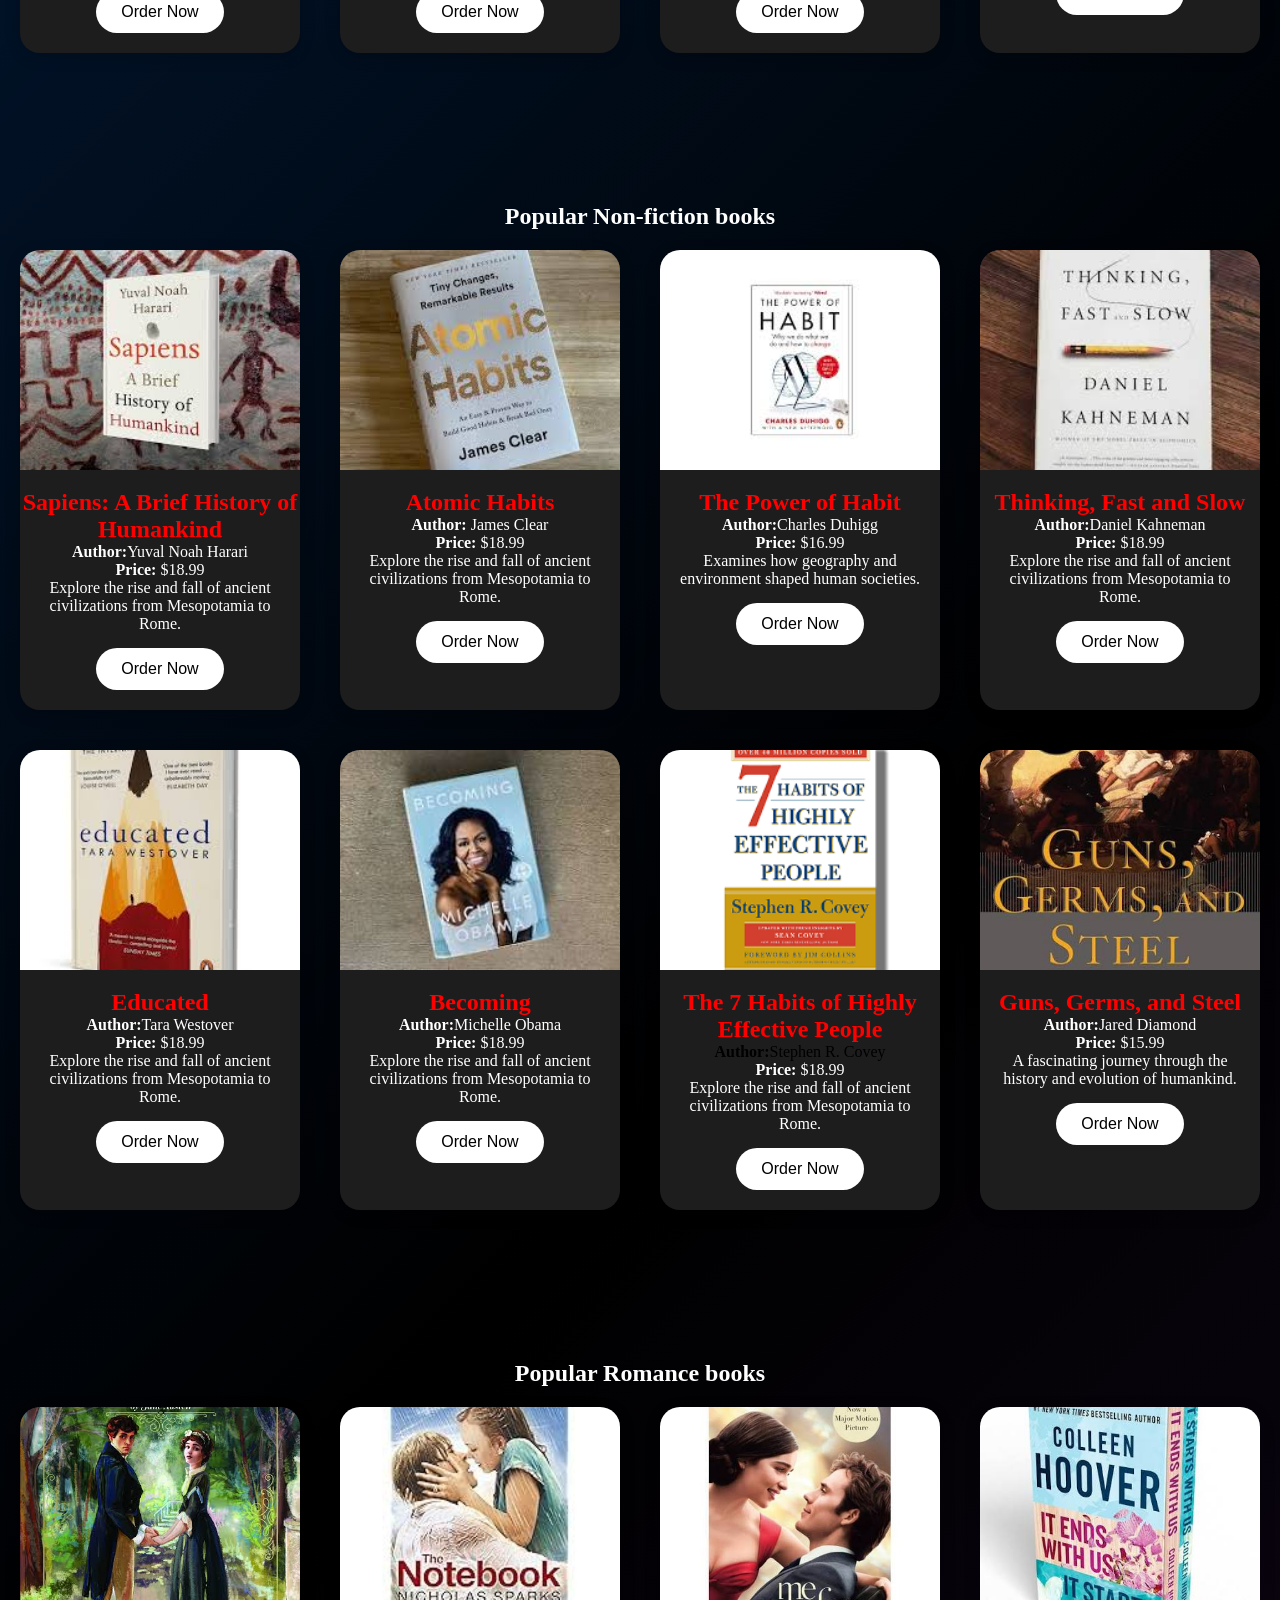
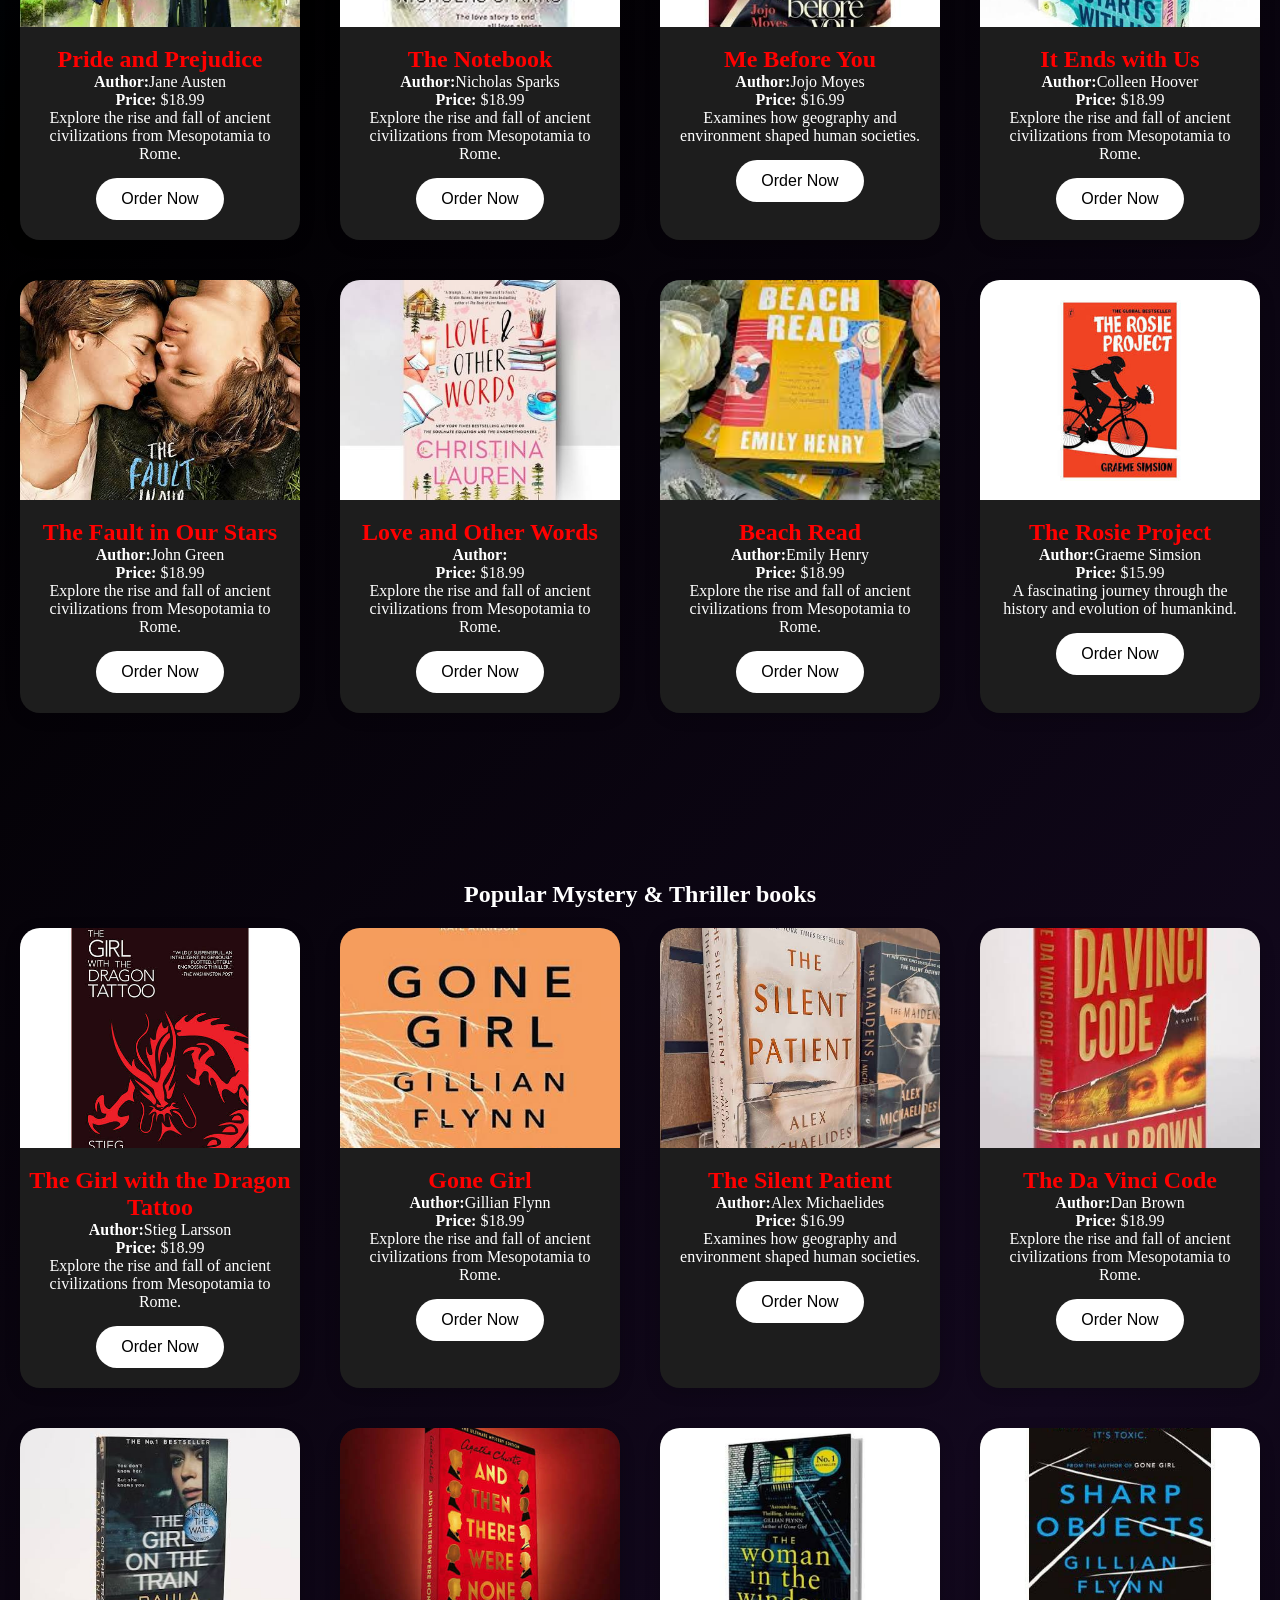
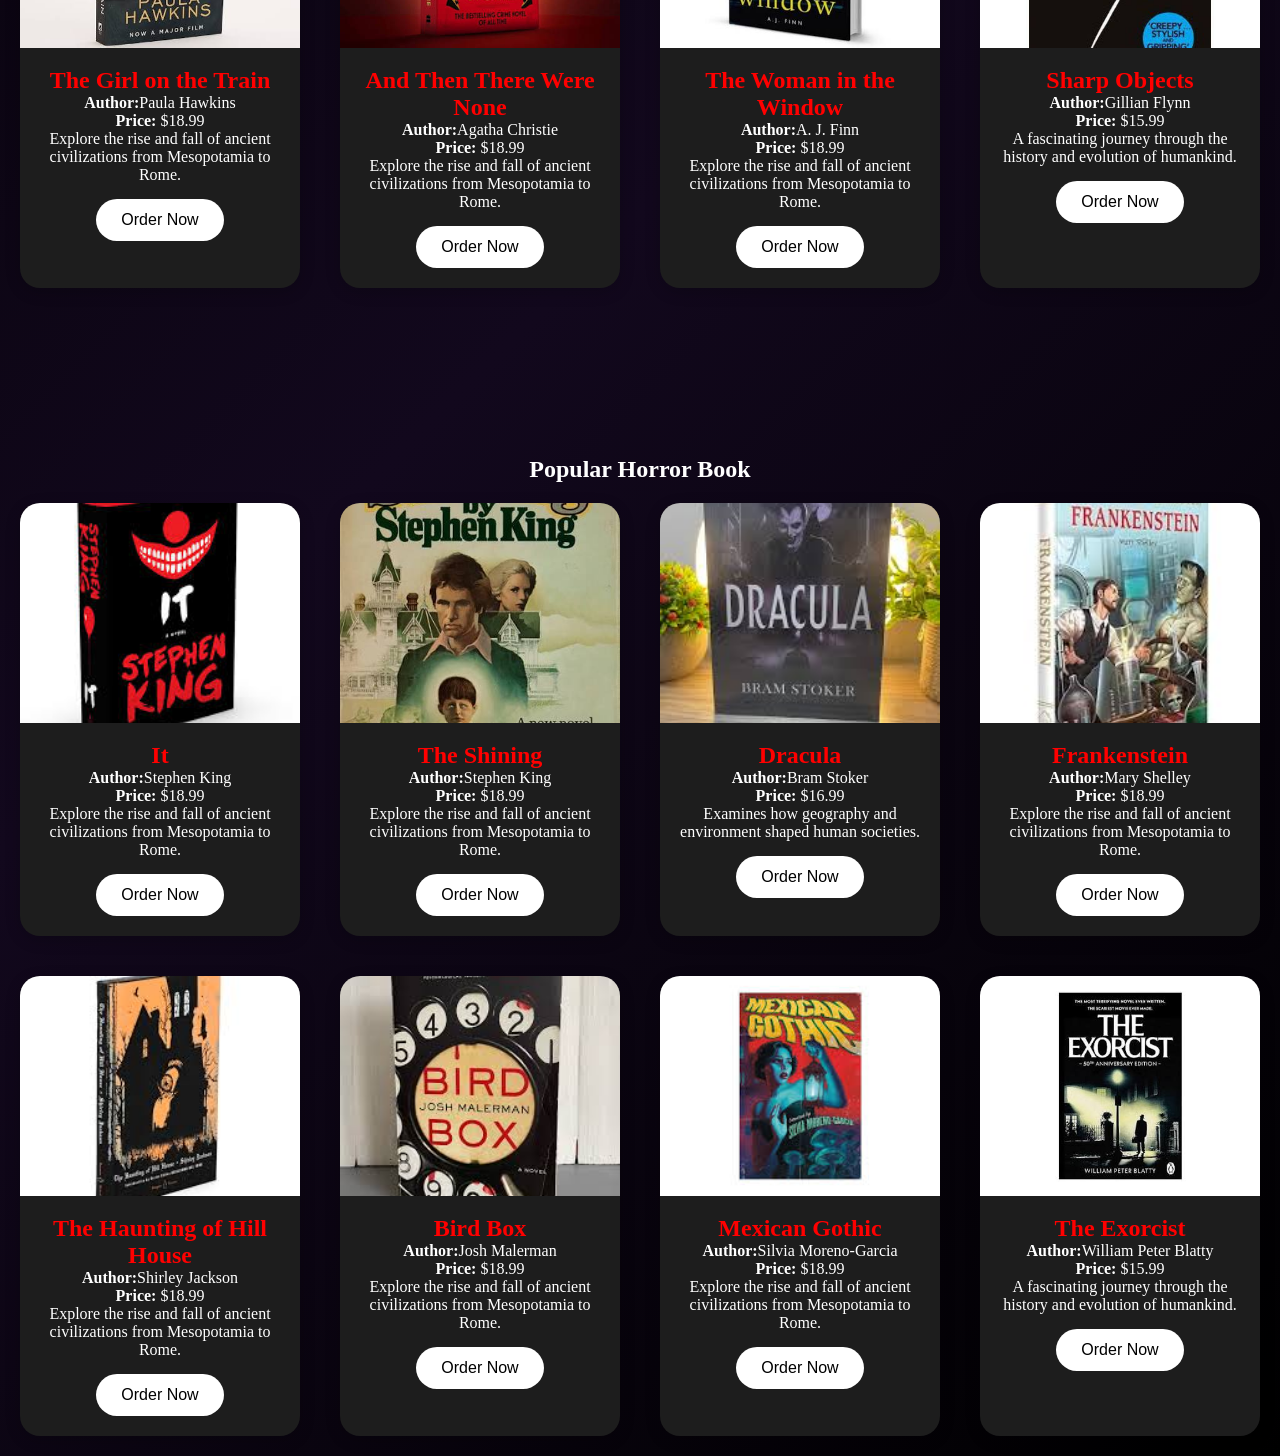
==== commit 1230178c: "hero page css change" ====
--- a/index.html
+++ b/index.html
@@ -21,7 +21,7 @@
     <img src="assets/img/a-library-filled-with-lots-of-books-on-shelves-free-video.jpg" alt="image" width="1530" height="500">
 <div class="hero-font">
     
-<h2>Discover Your Next Great Read </h2>
+<h2> Discover Your Next Great Read </h2>
     <br>
 <p>
     Discover a world of knowledge with our digital library.Explore thousands of books, read your favorite stories, and find new adventures anytime, anywhere.
--- a/assets/style.css
+++ b/assets/style.css
@@ -94,5 +94,50 @@
     text-align:center;
     margin-bottom:20px;
 }
+
+.hero{
+    position: relative;
+    width: 100%;
+    height: 500px;
+    overflow: hidden;
+}
+
+.hero img{
+    width: 100%;
+    height: 500px;
+    object-fit: cover;
+}
+
+
+.hero-text{
+    position: absolute;
+    top: 50%;
+    left: 10%;
+    transform: translateY(-50%);
+    color: white;
+    width: 450px;
+}
+
+
+.hero-text h1{
+    font-size: 45px;
+    margin-bottom: 20px;
+}
+
+
+.hero-text p{
+    font-size: 20px;
+    line-height: 1.6;
+}
+
+.hero::before{
+    content:"";
+    position:absolute;
+    width:100%;
+    height:100%;
+    background:rgba(0,0,0,0.4);
+}
+
+
     
         
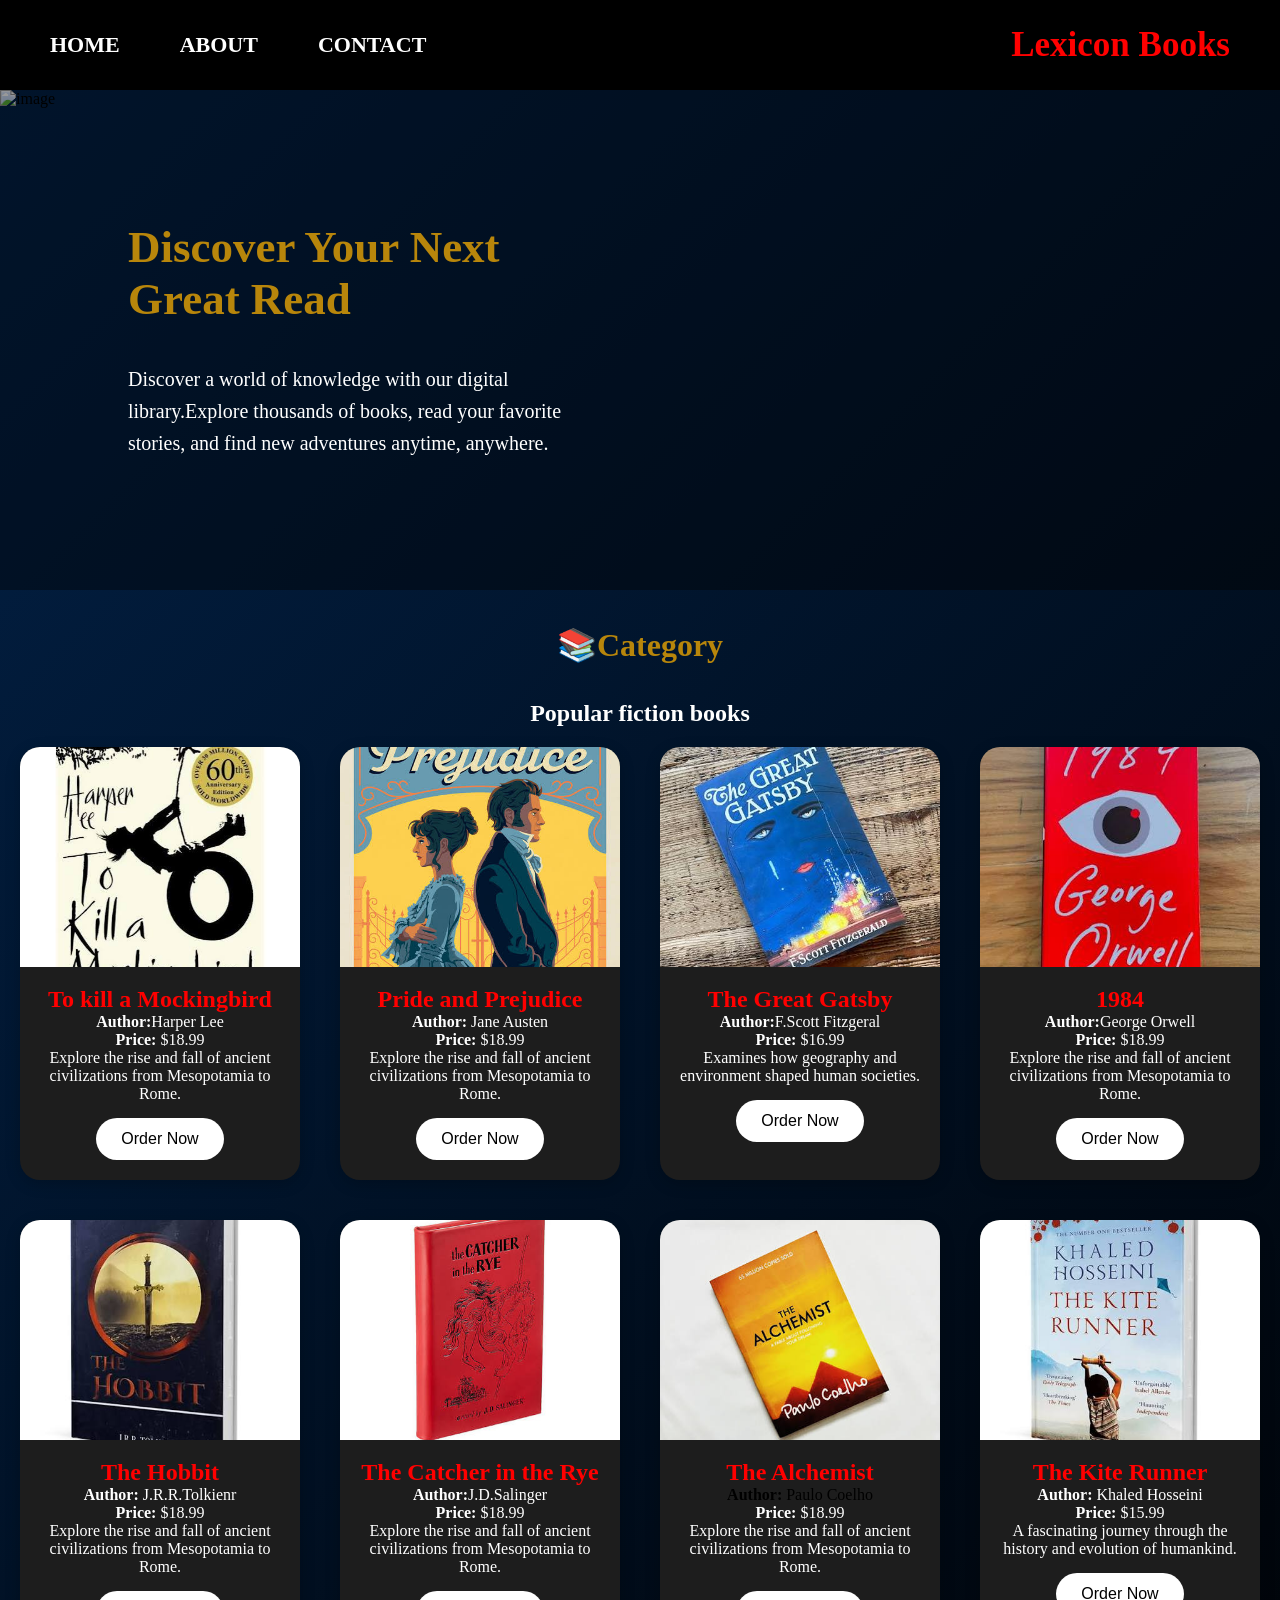
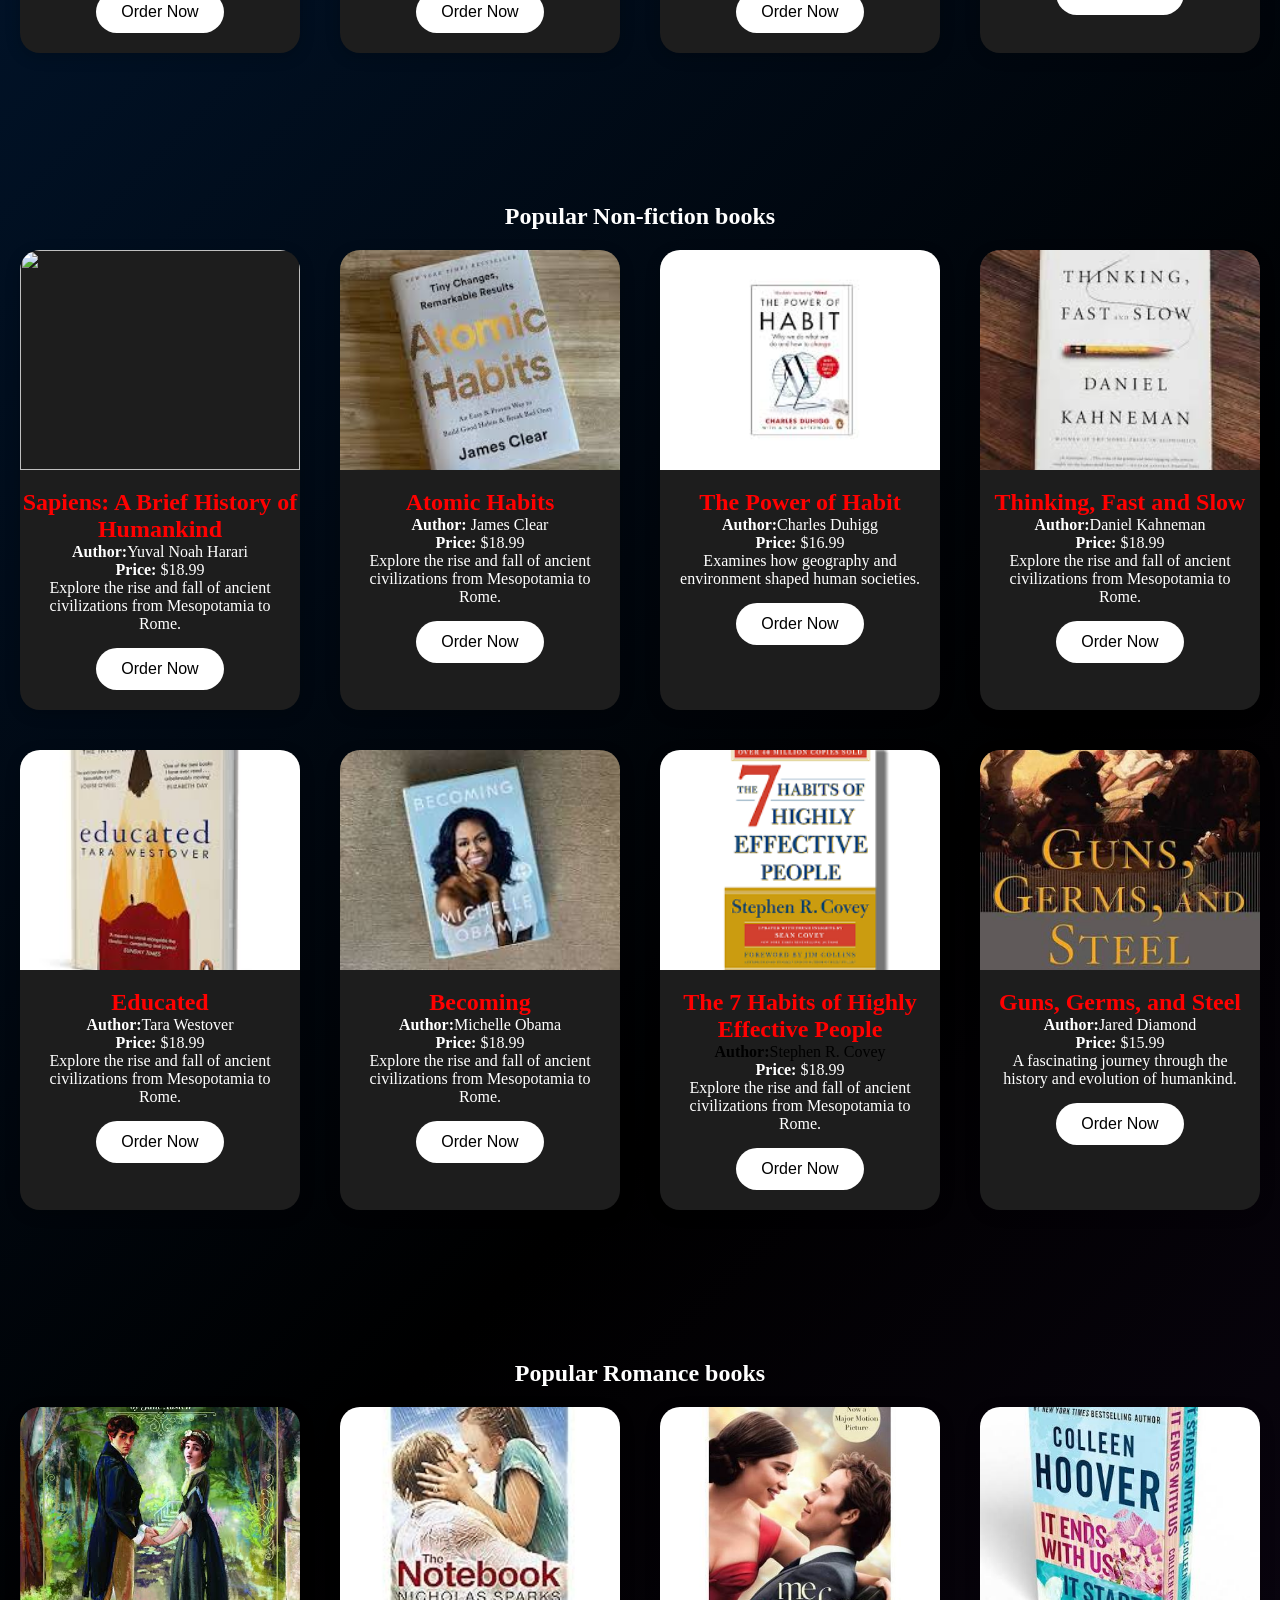
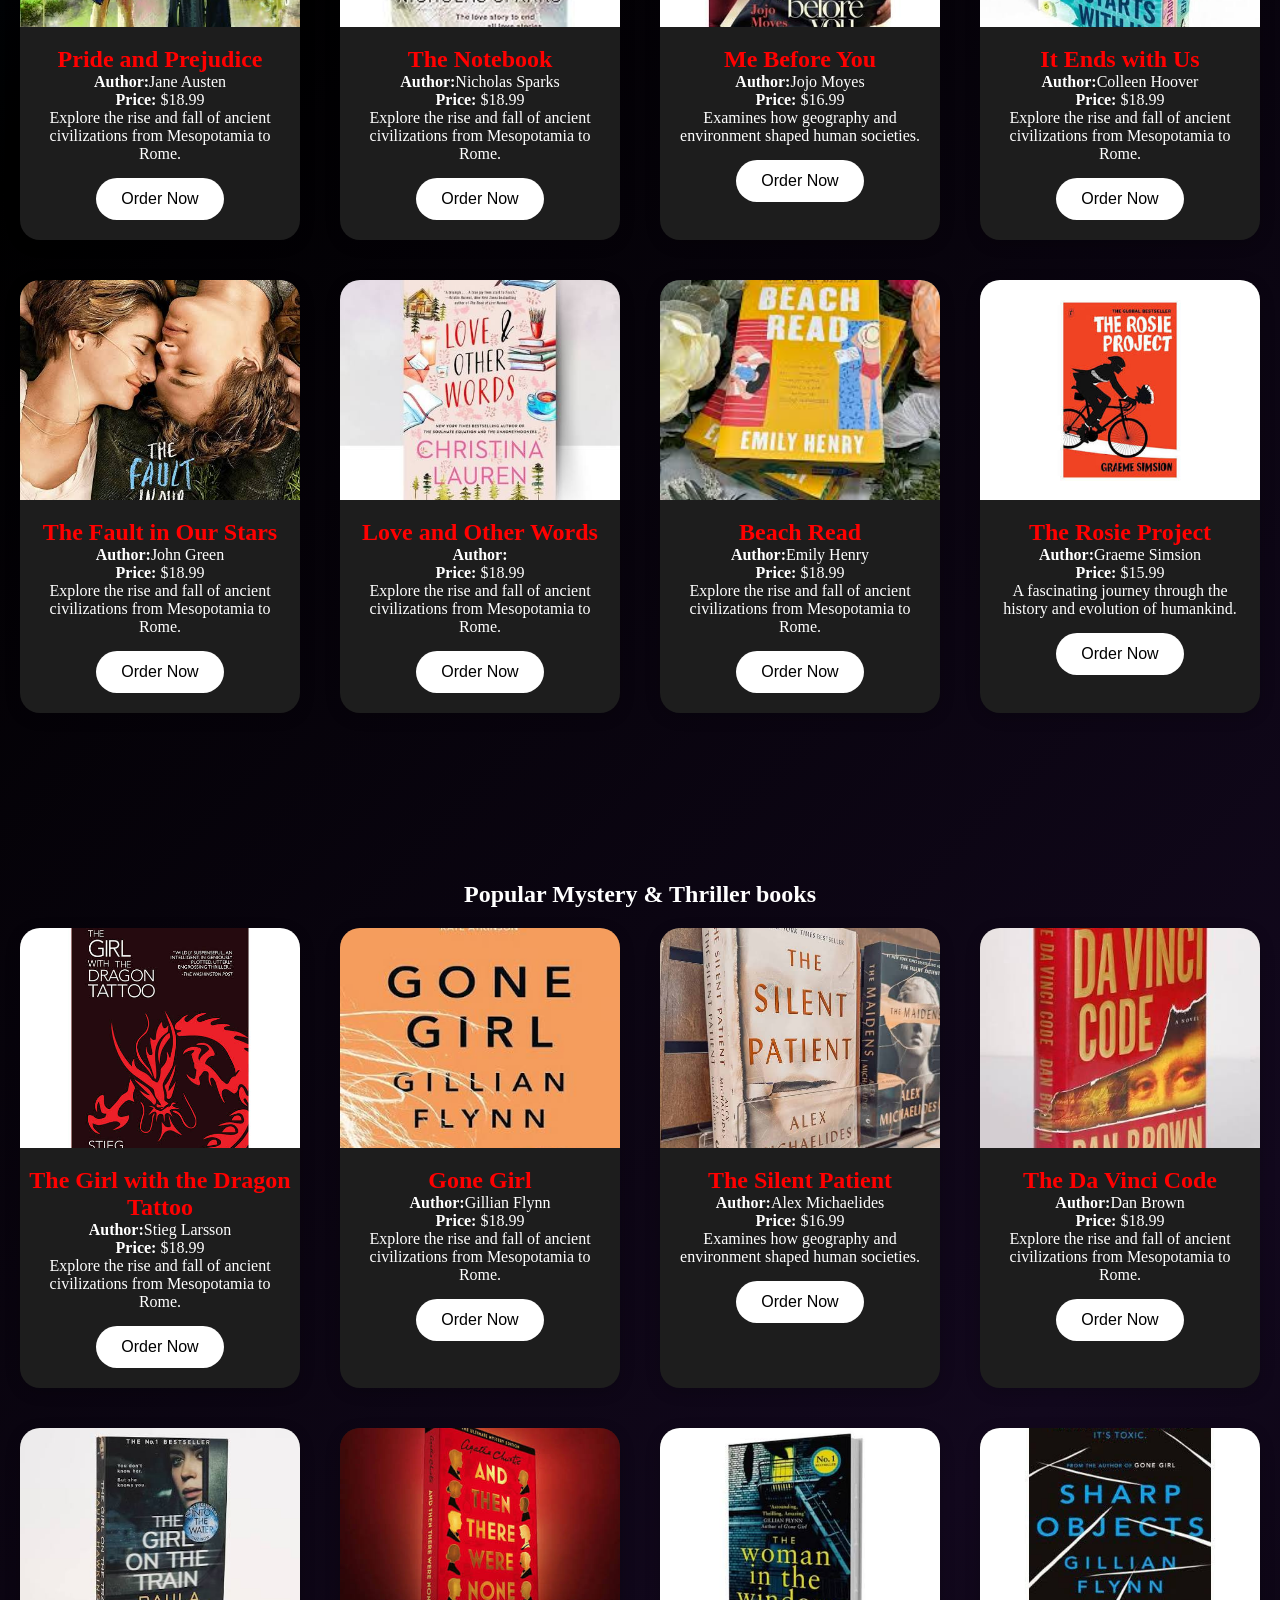
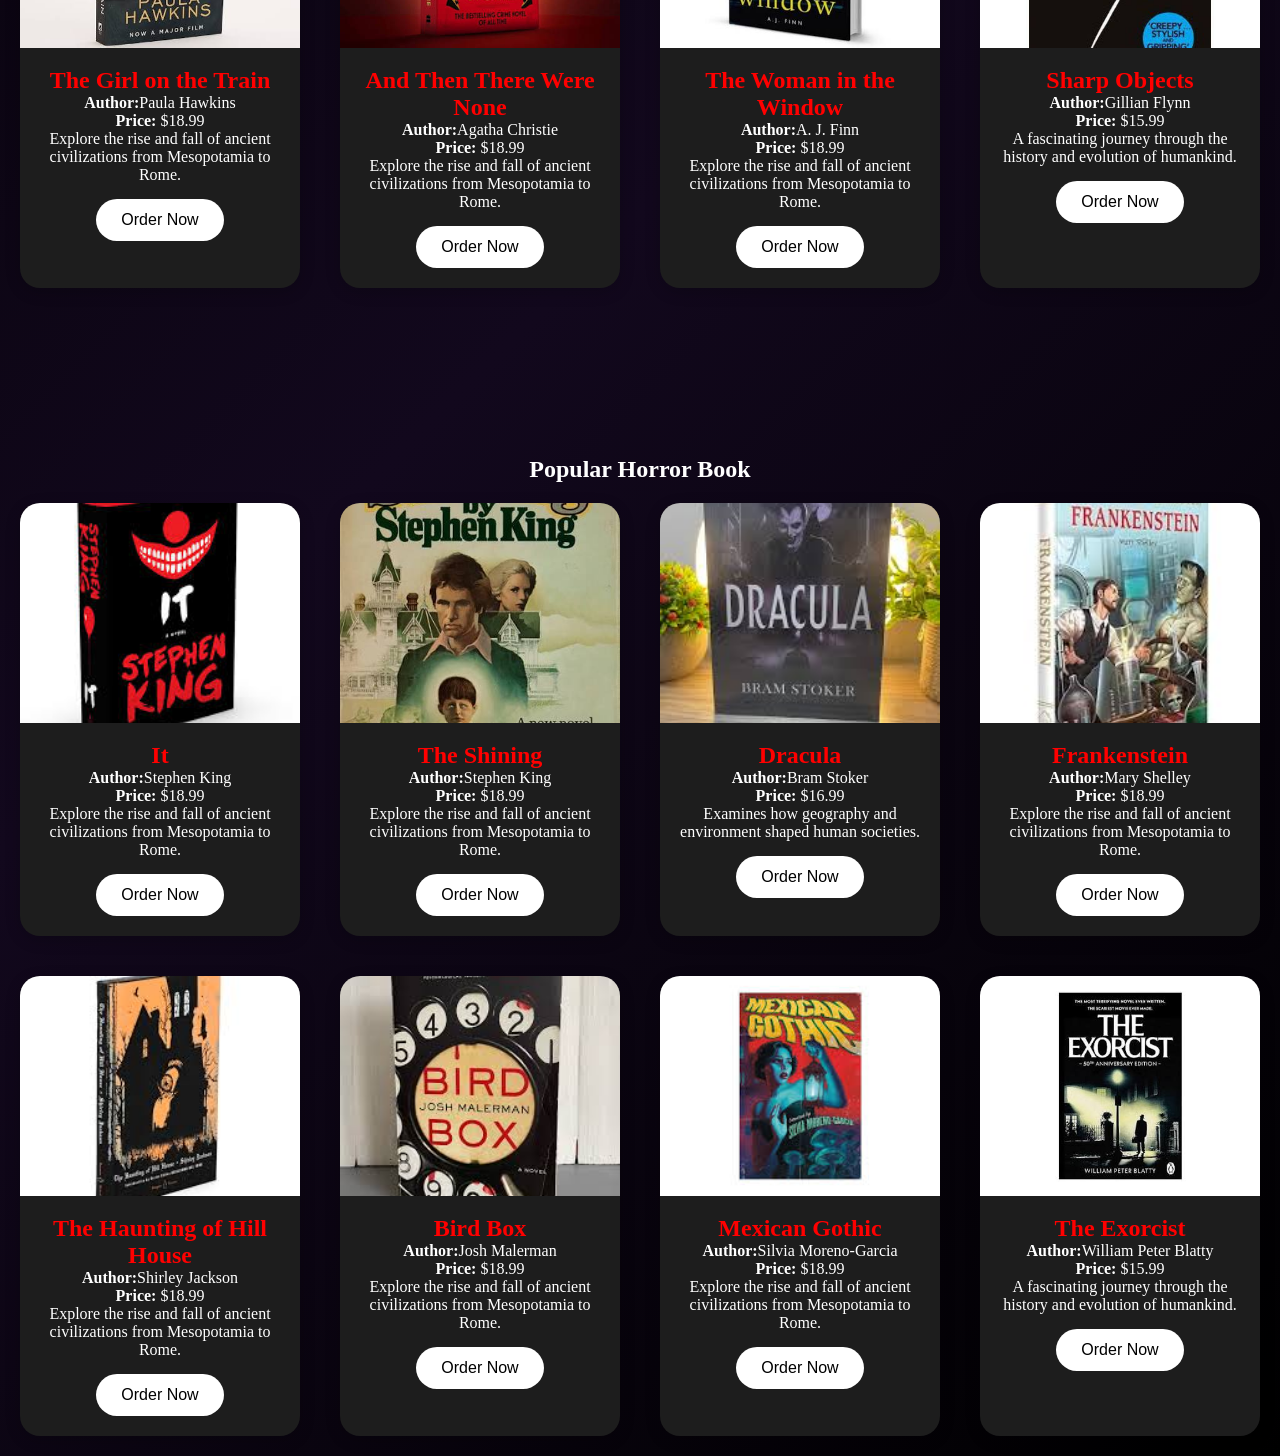
==== commit d84803e8: "add img" ====
--- a/index.html
+++ b/index.html
@@ -43,7 +43,7 @@
             <p><strong>Author:</strong>Harper Lee</p>
             <p><strong>Price:</strong> $18.99</p>
             <p>Explore the rise and fall of ancient civilizations from Mesopotamia to Rome.</p>
-            <button><a href="order.html">Order Now</a></button>
+            <button><a href="order.html"> Order Now </a></button>
         </div>
 
         <div class="common-card">
--- a/assets/style.css
+++ b/assets/style.css
@@ -109,7 +109,7 @@
 }
 
 
-.hero-text{
+.hero-font{
     position: absolute;
     top: 50%;
     left: 10%;
@@ -119,13 +119,14 @@
 }
 
 
-.hero-text h1{
+.hero-font h2{
     font-size: 45px;
     margin-bottom: 20px;
-}
-
-
-.hero-text p{
+    color: darkgoldenrod;
+}
+
+
+.hero-font p{
     font-size: 20px;
     line-height: 1.6;
 }
@@ -140,4 +141,124 @@
 
 
     
-        
+     
+
+
+
+
+.contact-hero{
+    position: relative;
+    width: 100%;
+    height: 450px;
+    overflow: hidden;
+}
+
+.contact-hero img{
+    width:100%;
+    height:450px;
+    object-fit:cover;
+    display: block;
+}
+
+.contact-hero::before{
+    content: "";
+    position: absolute;
+    top: 0;
+    left: 0;
+    width: 100%;
+    height: 100%;
+    background: rgba(0,0,0,0.5);
+}
+
+.contact-title{
+    position:absolute;
+    top:40%;
+    left:50%;
+    transform:translate(-50%,-50%);
+    text-align: center;
+    color: darkgoldenrod;
+
+}
+
+.contact-title h1{
+    font-size: 65px;
+    text-shadow: darkgoldenrod;
+    letter-spacing: 2px;
+    margin-bottom: 20px;
+    text-shadow: #000000;
+    padding: 50px;
+}
+
+
+
+.contact-section{
+    width:85%;
+    margin:50px auto;
+    background:#110505;
+    border-radius:15px;
+    padding:50px;
+}
+
+.contact-section h3{
+    color: rgb(227, 223, 214);
+    font-size:40px;
+    text-align:center;
+    margin-bottom:20px;
+}
+
+.contact-section p{
+    color:white;
+    text-align:center;
+    font-size:18px;
+    margin-bottom:40px;
+    line-height: 1.7;
+}
+
+.contact-info{
+    display:flex;
+    justify-content:space-between;
+    gap:20px;
+    margin-bottom:50px;
+    flex-wrap: wrap;
+}
+
+.contact-box{
+    flex:1;
+    background:#1d1d1d;
+    padding:25px;
+    border-radius:10px;
+    text-align:center;
+}
+
+.contact-box h3{
+    color:red;
+    margin-bottom:15px;
+}
+
+.contact-form{
+    display:flex;
+    flex-direction:column;
+    gap:20px;
+}
+
+.contact-form input,
+.contact-form textarea{
+    padding:15px;
+    border:none;
+    border-radius:8px;
+    font-size:18px;
+}
+
+.contact-form button{
+    background:red;
+    color:white;
+    border:none;
+    padding:15px;
+    font-size:20px;
+    border-radius:8px;
+    cursor:pointer;
+}
+
+.contact-form button:hover{
+    background:darkred;
+}
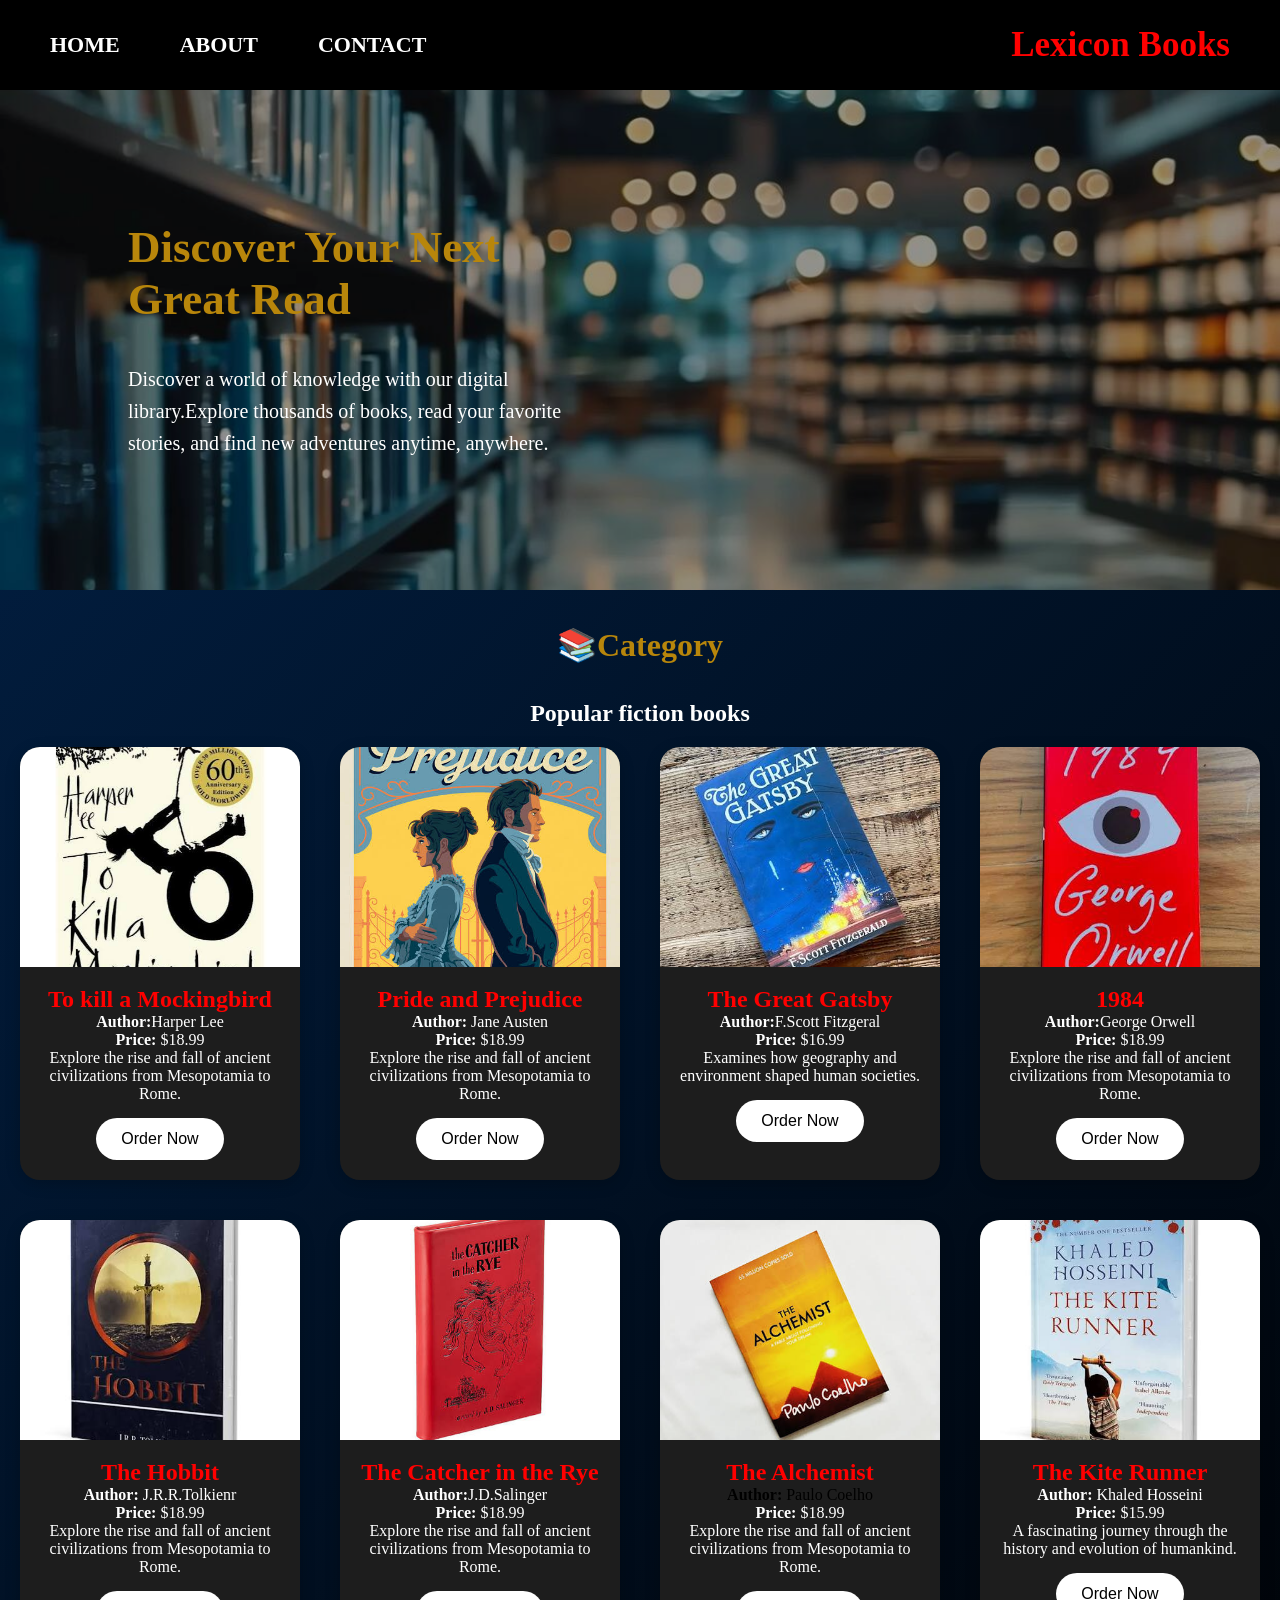
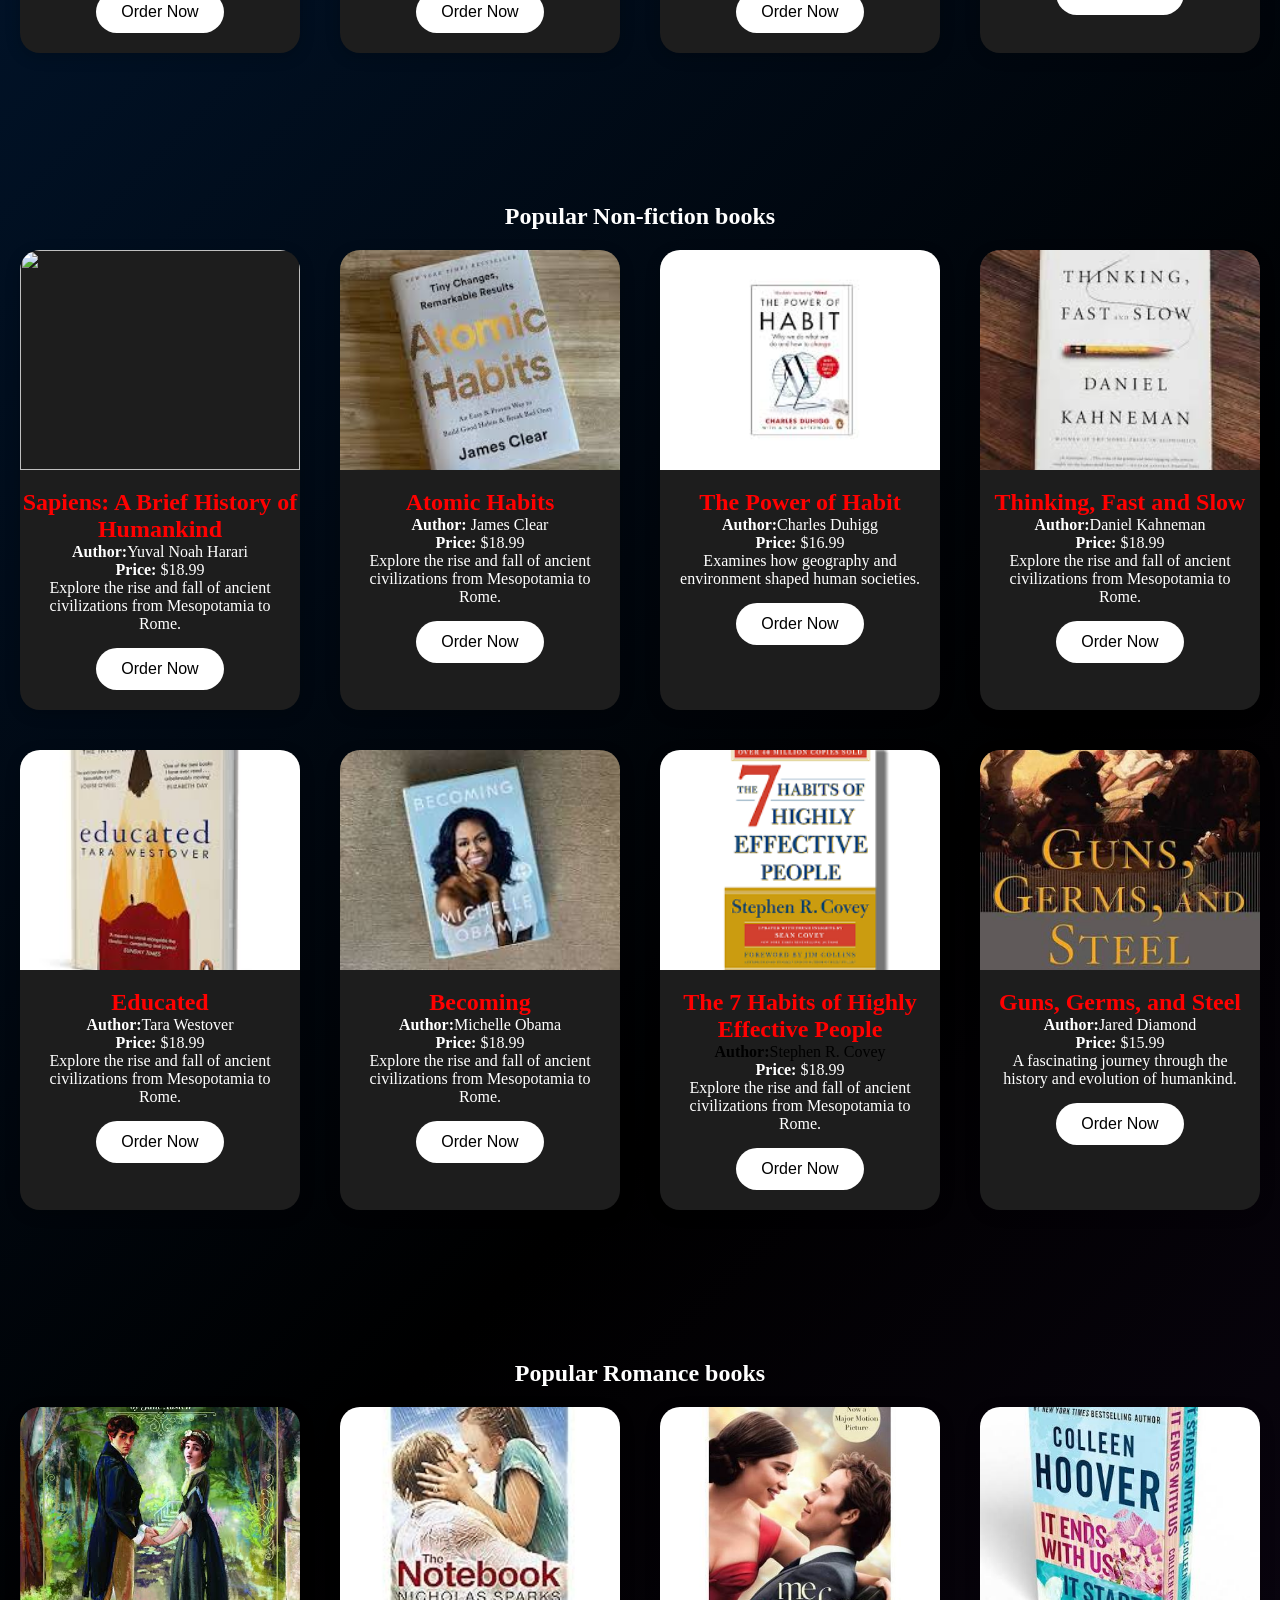
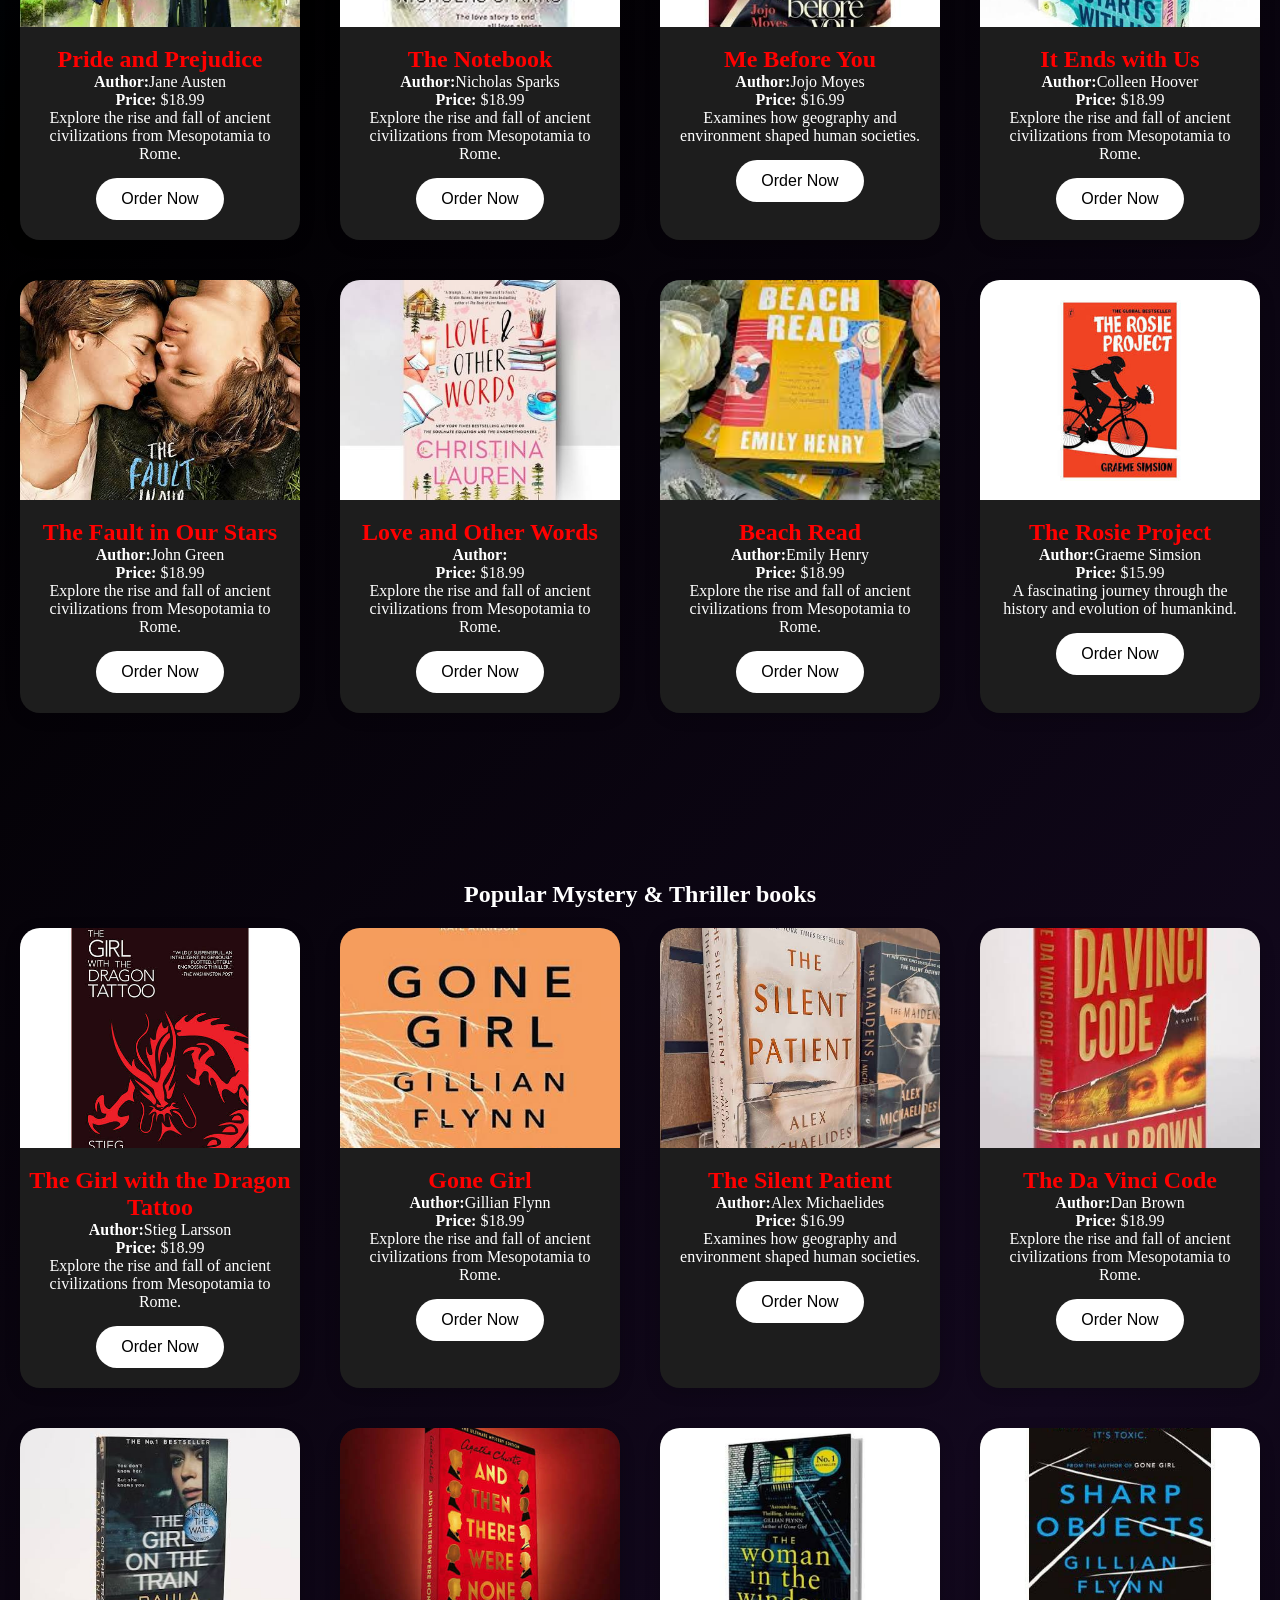
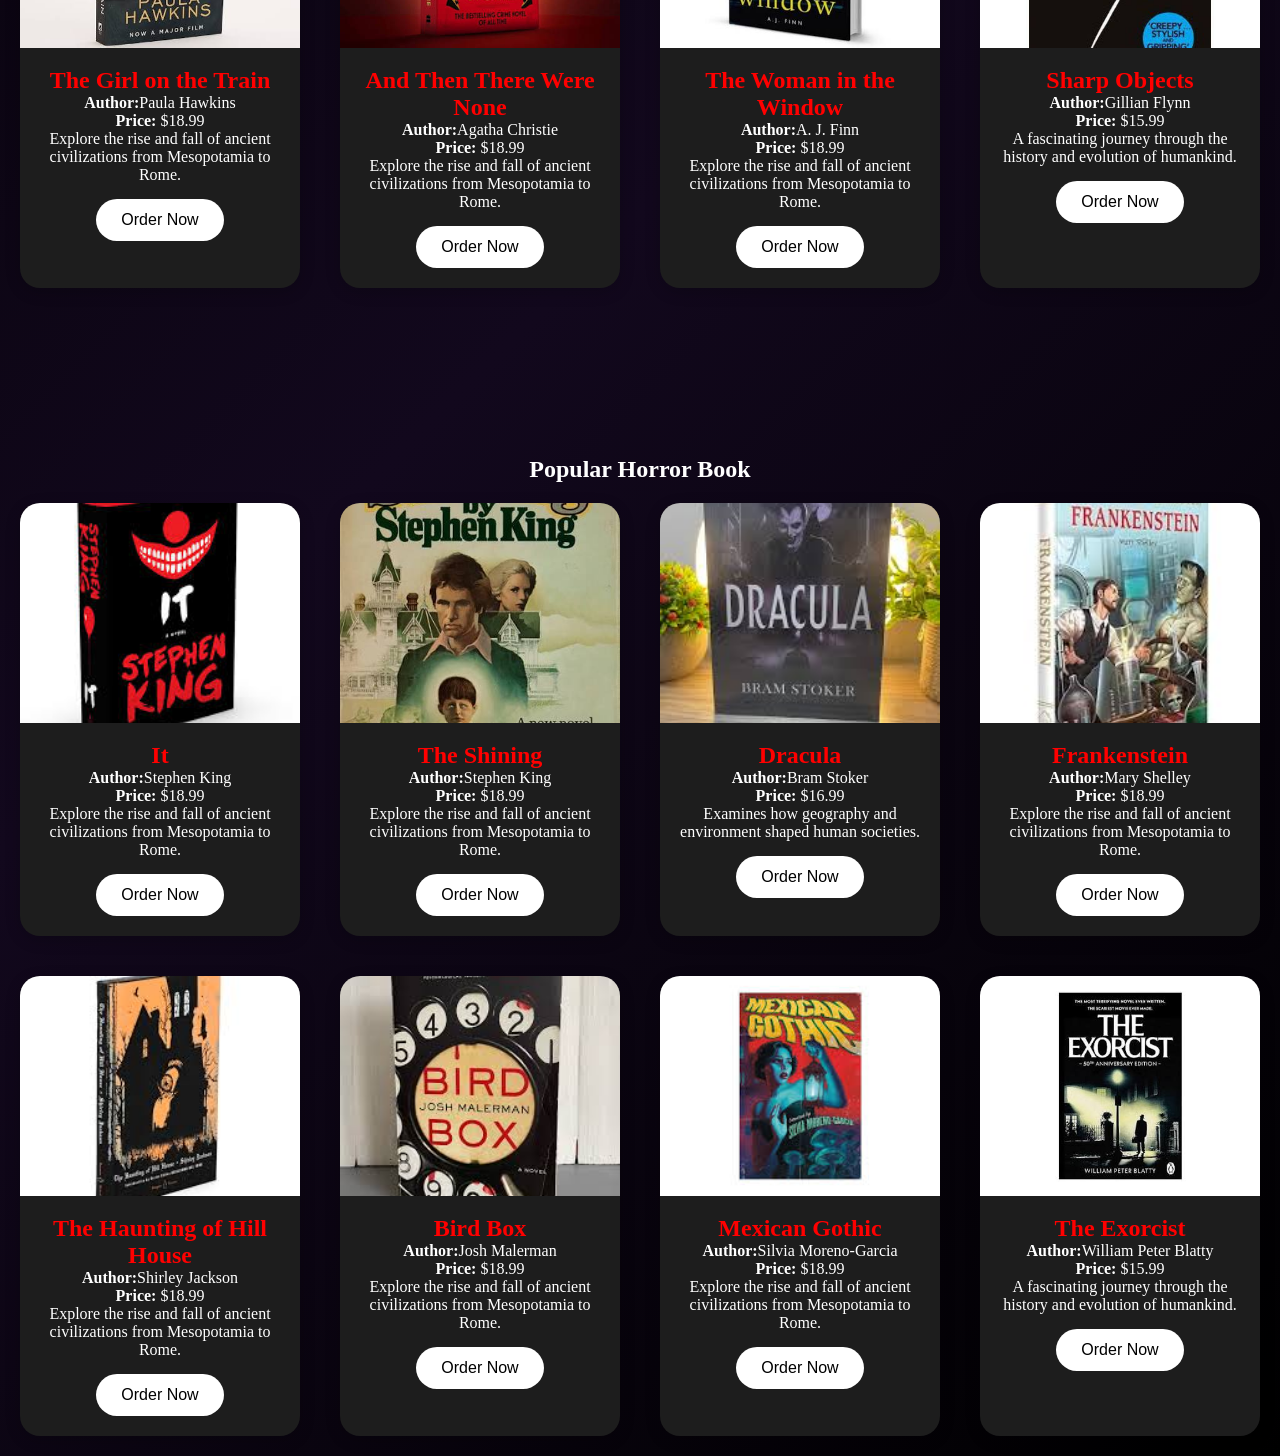
==== commit 6bbc59d8: "add img" ====
--- a/index.html
+++ b/index.html
@@ -18,7 +18,7 @@
 
     </nav> 
 <div class="hero">
-    <img src="assets/img/a-library-filled-with-lots-of-books-on-shelves-free-video.jpg" alt="image" width="1530" height="500">
+    <img src="assets/img/a-library-filled-with-lots-of-books-on-shelves-free-video (1).jpg" alt="image" width="1530" height="500">
 <div class="hero-font">
     
 <h2> Discover Your Next Great Read </h2>
